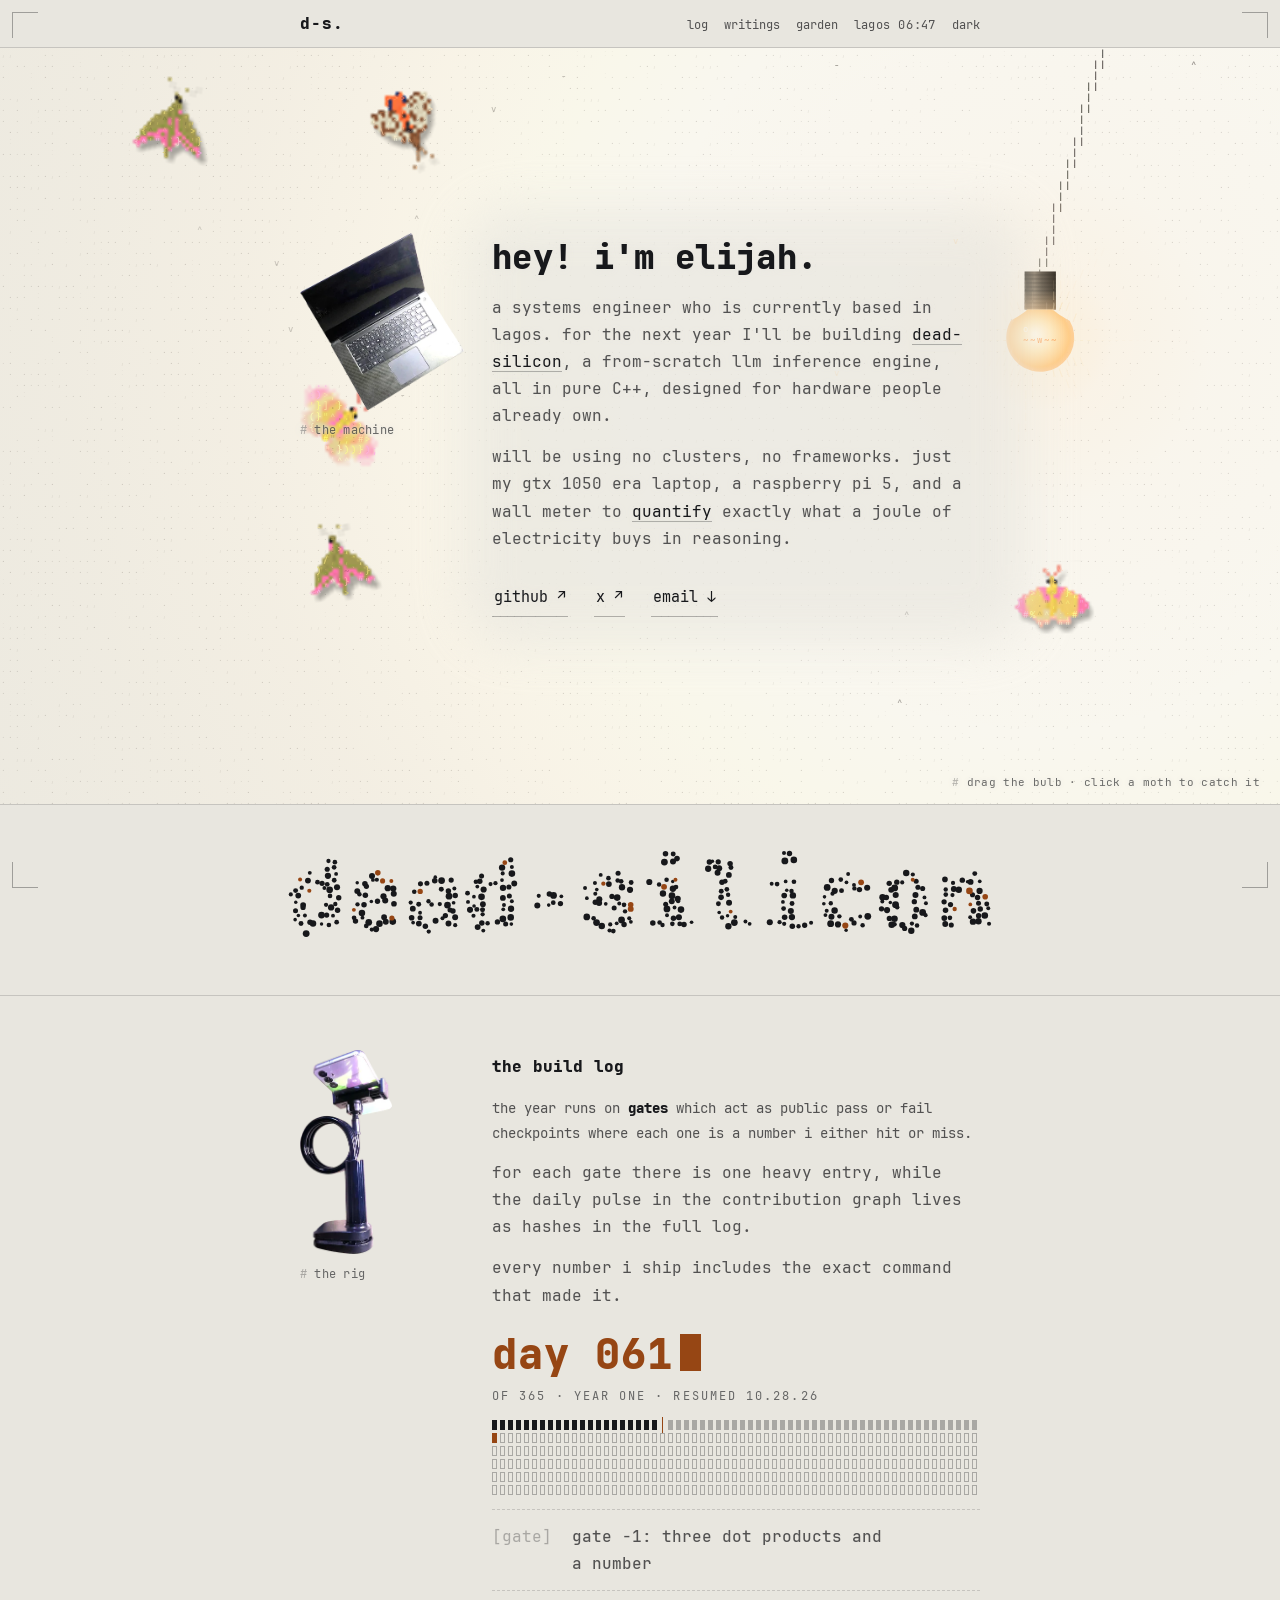
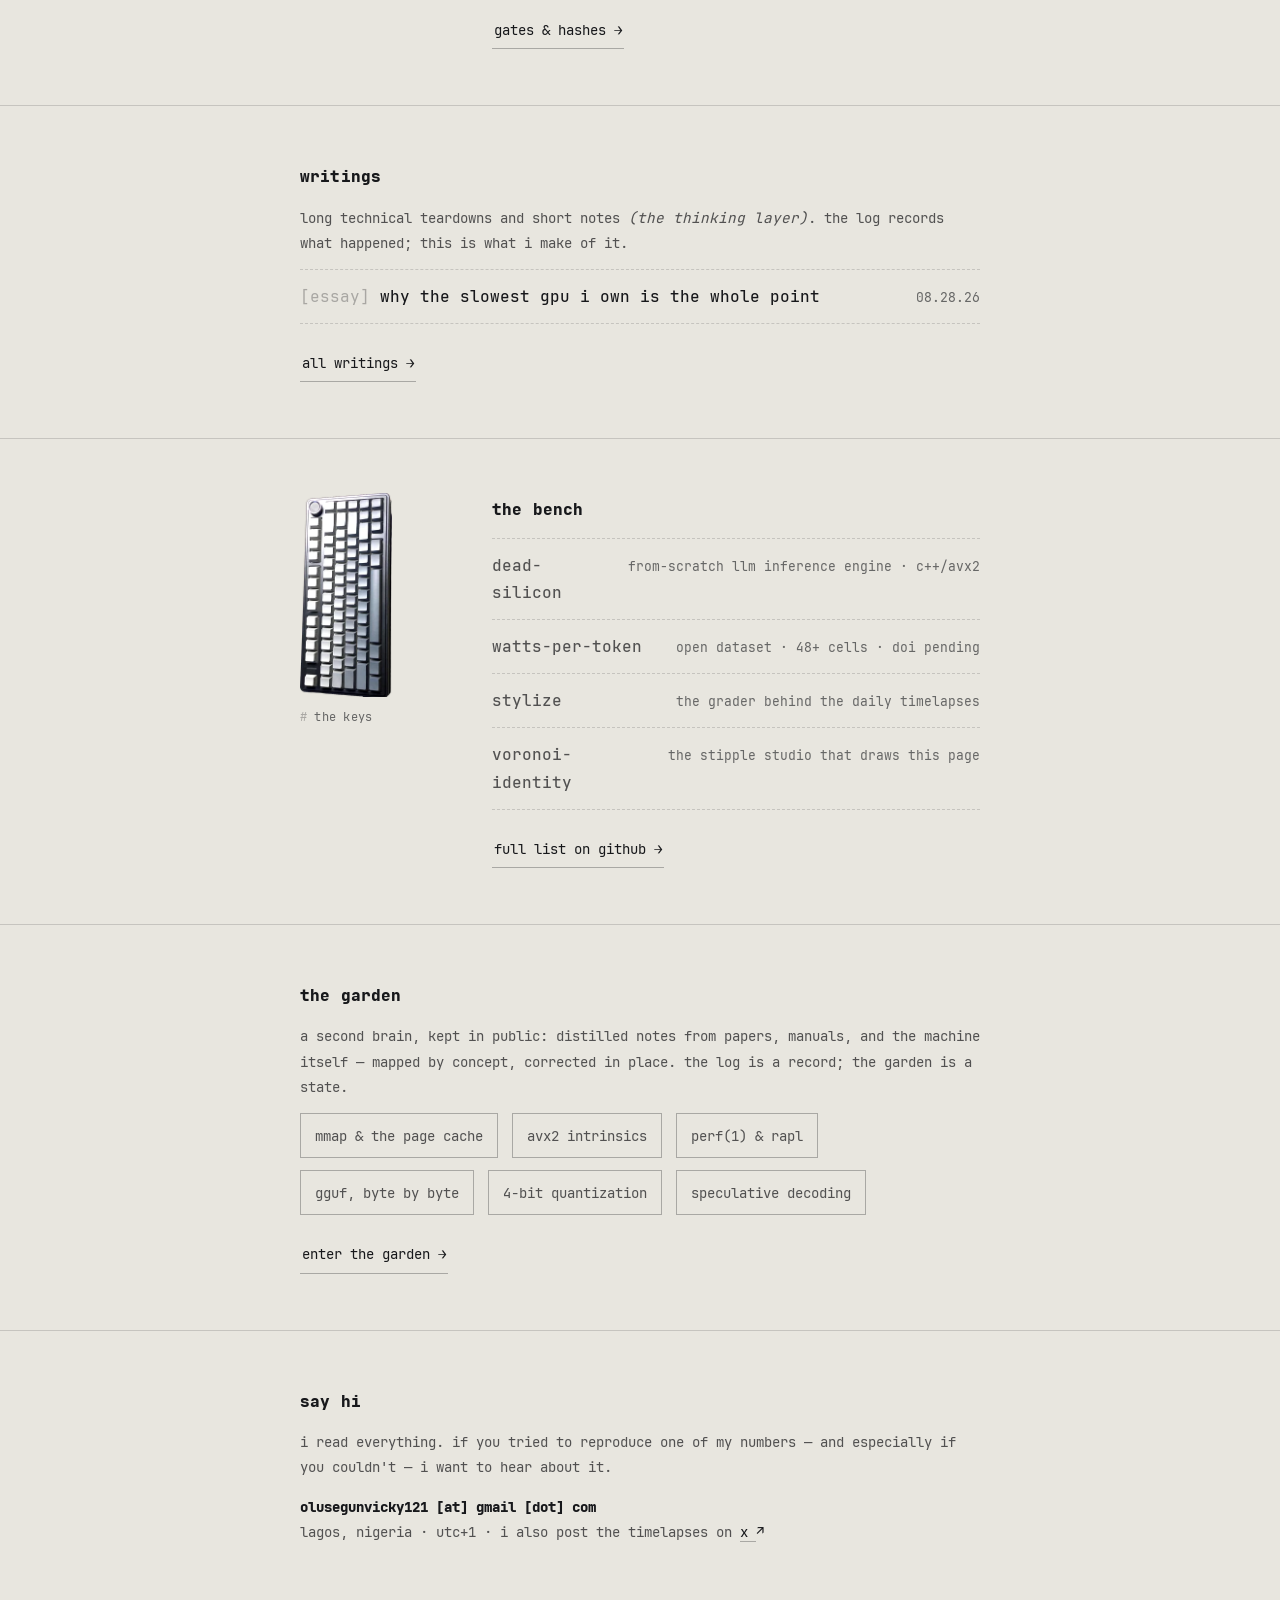
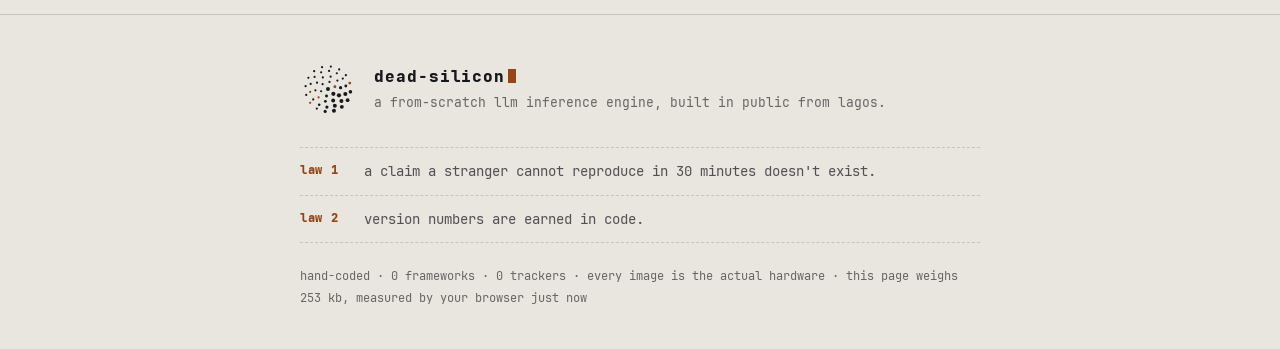
==== index.html @ 088e8477 "Merge pull request #2 from elijahadeb/hero-lamp hero: the lamp / garden: a real slime mould / remove" ====
<!DOCTYPE html>
<!--
  dead-silicon — personal site / evidence layer
  hand-coded. 0 frameworks, 0 trackers.

  EDIT ME (search for these):
    1. FILL markers   — github / x / resume links, email, bench "full list"
    2. SAMPLE ENTRIES — gate row on index · gates+hashes in log.html · pieces in writings.html
    3. loggedDays     — paste day numbers from dead-silicon-console JSON export
    4. PAUSES         — calendar ranges the clock was stopped (see the ignition block)
    5. fonts/         — JetBrains Mono, subset to used glyphs, with its OFL license.
                        the subset is printable ascii + latin-1 + ← → ↓ ↗ − – —, and
                        the hero's lamp (lamp.js) only draws from that set.
                        system mono is the fallback.
    6. icons          — icon-machine / icon-rig / icon-keys .webp live next to
                        this file; swap or add as hardware joins
    7. default theme  — light (cream) is the default; dark is opt-in via the toggle.

  brand constants ported from stylize.py:
    CREAM #E8E6DF · EMBER #CF6A2B · corner ticks · orb_stamp()
-->
<html lang="en" data-theme="light">
<head>
<meta charset="utf-8">
<meta name="viewport" content="width=device-width, initial-scale=1">
<meta name="color-scheme" content="light dark">
<title>elijah | dead-silicon</title>
<meta name="description" content="A from-scratch LLM inference engine, and the reasoning-per-watt numbers for hardware people already own.">
<meta property="og:title" content="elijah | dead-silicon">
<meta property="og:description" content="From-scratch inference. Reasoning per watt. Hardware people already own.">
<meta name="twitter:card" content="summary_large_image">
<!-- SHARE CARD. og:url and og:image must stay ABSOLUTE — x, whatsapp and slack
     fetch from their own servers, so a relative path unfurls as a blank box.
     og.png is drawn by banner.py: same seeded orb as the footer, 12x scale. -->
<meta property="og:type" content="website">
<meta property="og:url" content="https://deadsilicon.com/">
<meta property="og:site_name" content="dead-silicon">
<meta property="og:image" content="https://deadsilicon.com/og.png">
<meta property="og:image:width" content="1200">
<meta property="og:image:height" content="630">
<meta property="og:image:alt" content="dead silicon — a stippled orb beside the words 'a from-scratch llm inference engine, built on a gtx 1050 and 16gb of ram.'">
<meta name="twitter:image" content="https://deadsilicon.com/og.png">
<link rel="icon" href="data:image/svg+xml,%3Csvg xmlns='http://www.w3.org/2000/svg' viewBox='0 0 32 32'%3E%3Crect width='32' height='32' fill='%230B0C0E'/%3E%3Ccircle cx='16' cy='16' r='3.2' fill='%23E8E6DF'/%3E%3Ccircle cx='23' cy='12' r='2' fill='%23CF6A2B'/%3E%3Ccircle cx='10' cy='21' r='2' fill='%23E8E6DF'/%3E%3Ccircle cx='20' cy='22' r='1.6' fill='%23E8E6DF'/%3E%3C/svg%3E">
<meta name="theme-color" content="#E8E6DF">
<link rel="apple-touch-icon" href="touch-icon.png">
<script>
/* theme boot: LIGHT is the default, full stop — the OS preference is deliberately
   ignored, because cream is the identity and a visitor in os dark mode should still
   land on the site as it was designed. dark is opt-in via the toggle only.
   visitor's manual choice sticks site-wide. */
(function(){var d=false;
try{d=localStorage.getItem("ds-theme")==="dark"}catch(e){}
if(d){document.documentElement.setAttribute("data-theme","dark");
var m=document.querySelector('meta[name="theme-color"]');if(m)m.setAttribute("content","#0B0C0E");}})();
</script>
<style>
/* fonts: local first, self-hosted second, system mono always */
@font-face{font-family:"JetBrains Mono";src:local("JetBrains Mono"),local("JetBrainsMono-Regular"),url("fonts/JetBrainsMono-Regular.woff2") format("woff2");font-weight:400;font-style:normal;font-display:swap}
@font-face{font-family:"JetBrains Mono";src:local("JetBrains Mono Medium"),local("JetBrainsMono-Medium"),url("fonts/JetBrainsMono-Medium.woff2") format("woff2");font-weight:500;font-style:normal;font-display:swap}
@font-face{font-family:"JetBrains Mono";src:local("JetBrains Mono ExtraBold"),local("JetBrainsMono-ExtraBold"),url("fonts/JetBrainsMono-ExtraBold.woff2") format("woff2");font-weight:800;font-style:normal;font-display:swap}

/* tokens (ported from stylize.py) */
:root{--mono:"JetBrains Mono",ui-monospace,SFMono-Regular,Menlo,Consolas,"Liberation Mono",monospace;--w:72ch}
:root[data-theme="dark"]{--bg:#0B0C0E;--ink:#E8E6DF;--dim:rgba(232,230,223,.66);
  --mute:rgba(232,230,223,.52);--faint:rgba(232,230,223,.26);
  --line:rgba(232,230,223,.13);--ember:#CF6A2B}
:root[data-theme="light"]{--bg:#E8E6DF;--ink:#17181B;--dim:rgba(23,24,27,.72);
  --mute:rgba(23,24,27,.62);--faint:rgba(23,24,27,.30);
  --line:rgba(23,24,27,.16);--ember:#964614}

/* base */
*{box-sizing:border-box}
[id]{scroll-margin-top:56px}
body{margin:0;background:var(--bg);color:var(--ink);font-family:var(--mono);
  font-size:15.5px;line-height:1.75;-webkit-font-smoothing:antialiased;font-feature-settings:"calt" 0}
::selection{background:var(--ember);color:var(--bg)}
a{color:var(--ink);text-decoration-color:var(--faint);text-underline-offset:4px}
a:hover{color:var(--ember);text-decoration-color:var(--ember)}
:focus-visible{outline:2px solid var(--ember);outline-offset:3px}
h1,h2{margin:0;font-weight:800;letter-spacing:.01em}
h1{font-size:clamp(1.45rem,3.6vw,2.15rem);line-height:1.3;margin-bottom:6px}
h2{font-size:1.02rem}
p{margin:14px 0;color:var(--dim)}
p b,p .name{color:var(--ink);font-weight:800}
button{font:inherit;color:var(--dim);background:none;border:0;cursor:pointer;padding:6px 8px;margin:-6px -8px}
button:hover{color:var(--ember)}

/* corner ticks (frame furniture from stylize.py) */
.tick{position:fixed;width:26px;height:26px;pointer-events:none;z-index:60;opacity:.35}
.tick i{position:absolute;background:var(--ink);display:block}
.tick .h{width:26px;height:1px}.tick .v{width:1px;height:26px}
.tick.tl{top:12px;left:12px}.tick.tr{top:12px;right:12px}
.tick.bl{bottom:12px;left:12px}.tick.br{bottom:12px;right:12px}
.tick.tr .h,.tick.br .h{right:0}.tick.tr .v,.tick.br .v{right:0}
.tick.bl .v,.tick.br .v{bottom:0}.tick.bl .h,.tick.br .h{bottom:0}

/* header */
header.top{position:sticky;top:0;z-index:50;background:var(--bg);border-bottom:1px solid var(--line)}
header.top .bar{max-width:var(--w);margin-inline:auto;padding:10px 20px;
  display:flex;align-items:baseline;justify-content:space-between;gap:12px}
.mark{font-weight:800;text-decoration:none;letter-spacing:.06em}
.mark:hover{color:var(--ember)}
.hud{display:flex;gap:16px;align-items:baseline;font-size:.78rem;color:var(--dim)}
.hud nav{display:flex;gap:16px}
.hud nav a{text-decoration:none;color:var(--dim)}
.hud nav a:hover{color:var(--ember)}
#clock{font-variant-numeric:tabular-nums;letter-spacing:.04em}
/* the colon ticks with the clock — the page is running, not printed */
.tk{animation:tk 2s steps(1) infinite}
@keyframes tk{50%{opacity:.25}}
@media (prefers-reduced-motion:reduce){.tk{animation:none}}

/* sections */
section.sec{border-top:1px solid var(--line)}
section.sec:first-of-type{border-top:0}
.wrap{max-width:var(--w);margin-inline:auto;padding:56px 20px}
.wrap.has-icon{position:relative;padding-left:212px}
figure.icon{position:absolute;left:20px;top:54px;margin:0;max-width:180px}
figure.icon img{display:block;max-width:164px;max-height:204px;width:auto;height:auto}
figure.icon figcaption{margin-top:10px;font-size:.72rem;letter-spacing:.02em;color:var(--mute)}
figure.icon figcaption::before{content:"# ";color:var(--faint)}
.sub{font-size:.9rem}
.links{margin-top:22px;font-size:.95rem;display:flex;flex-wrap:wrap;gap:12px 26px}
.links a{text-decoration:none;border-bottom:1px solid var(--faint);padding:10px 2px 6px}
.links a:hover{border-color:var(--ember)}
.arw,.arw-d,.arw-r{display:inline-block;transition:transform .14s steps(2,end)}
a:hover .arw{transform:rotate(45deg)}
a:hover .arw-d{transform:translateY(4px)}
a:hover .arw-r{transform:translateX(6px)}
@media (prefers-reduced-motion:reduce){.arw,.arw-d,.arw-r{transition:none}}

/* the hero — lamp.js: a bare bulb hanging in front of the wall, and moths that fly
   the way real ones do. grab the bulb and drag it; click a moth to catch it. the
   veil is a soft fog behind the copy, so the text always beats the moths. */
.hero{position:relative;overflow:hidden;isolation:isolate;
  display:flex;align-items:center;min-height:clamp(560px,84vh,920px);
  --hp:clamp(48px,8vh,96px)}
.hero.drag{cursor:grabbing;-webkit-user-select:none;user-select:none}
#moths{position:absolute;inset:0;width:100%;height:100%;display:block;z-index:0;
  font-family:var(--mono)}
.hero .wrap{position:relative;z-index:1;width:100%;padding-block:var(--hp)}
.hero figure.icon{top:calc(var(--hp) - 2px)}
.veil{position:absolute;z-index:-1;left:184px;right:-28px;top:calc(var(--hp) - 26px);
  bottom:calc(var(--hp) - 26px);background:var(--bg);opacity:.66;filter:blur(24px);
  border-radius:48px;pointer-events:none}
.hero h1,.hero p,.hero .links a,.hero figcaption{text-shadow:0 0 2px var(--bg),0 0 10px var(--bg)}
.mhint{position:absolute;z-index:2;right:20px;bottom:12px;font-size:.7rem;
  color:var(--mute);letter-spacing:.03em;pointer-events:none;text-shadow:0 0 6px var(--bg);
  font-variant-numeric:tabular-nums}
.mhint::before{content:"# ";color:var(--faint)}
/* the logbook tag that appears next to a caught moth */
.pin{position:absolute;z-index:3;pointer-events:none;font-size:.68rem;line-height:1.4;
  background:var(--bg);border:1px solid var(--line);padding:3px 8px;white-space:nowrap;
  opacity:0;transition:opacity .4s}
.pin b{color:var(--ember);font-weight:800}

/* wordmark band */
.band{border-top:1px solid var(--line);position:relative}
#band{display:block;width:100%;height:clamp(110px,20vw,190px)}
.band noscript{position:absolute;inset:0;display:grid;place-items:center;
  font-weight:800;font-size:clamp(1.4rem,6vw,3rem);letter-spacing:.08em}

/* ignition strip */
.ign{margin:22px 0 6px}
#ignlabel{font-size:.72rem;color:var(--mute);letter-spacing:.18em;text-transform:uppercase;
  font-variant-numeric:tabular-nums}
#ignlabel b{display:block;color:var(--ember);font-weight:800;letter-spacing:.02em;
  font-size:clamp(1.7rem,5.2vw,2.6rem);line-height:1.15;text-transform:none}
#ignlabel small{display:block;margin-top:7px;font-size:.72rem;font-weight:400}
.cur{display:inline-block;width:.5em;height:.9em;background:var(--ember);
  margin-left:.18em;vertical-align:-.06em;animation:blink 1.1s steps(1) infinite}
@keyframes blink{50%{opacity:0}}
@media (prefers-reduced-motion:reduce){.cur{animation:none}}
.strip{display:flex;flex-wrap:wrap;gap:3px;margin-top:14px}
.cell{display:block;width:5px;height:10px;border:1px solid var(--faint)}
.cell.past{background:var(--faint);border-color:transparent}
.cell.lit{background:var(--ink);border-color:transparent}
a.cell.lit:hover{background:var(--ember)}
/* today breathes — the site-wide grammar: a pulse means unfinished */
.cell.today{background:var(--ember);border-color:transparent;animation:breathe 1.5s ease-in-out infinite}
@keyframes breathe{50%{opacity:.3}}
/* a splice where the clock was stopped. hover it for the dates */
.cell.pz{width:1px;height:16px;margin:-3px 2px;border:0;background:var(--ember)}
@media (prefers-reduced-motion:reduce){.cell.today{animation:none}}

/* row lists (log + bench) */
.rows{margin-top:14px;border-bottom:1px dashed var(--line)}
.row{display:flex;justify-content:space-between;gap:18px;align-items:baseline;
  padding:13px 0;border-top:1px dashed var(--line);text-decoration:none;color:var(--ink)}
.row .rl{display:flex;gap:0 1ch;min-width:0;flex:1;align-items:baseline}
.row .rt{font-weight:500;min-width:0;flex:1}
.row .rg{width:7ch;flex-shrink:0;color:var(--faint);white-space:pre}
.row .rd{color:var(--mute);font-size:.8rem;white-space:nowrap;flex-shrink:0;font-variant-numeric:tabular-nums}
.row:hover .rt{color:var(--ember)}
.more{display:inline-block;margin-top:16px;font-size:.9rem;text-decoration:none;
  border-bottom:1px solid var(--faint);padding:10px 2px 6px}
.more:hover{border-color:var(--ember)}
.topics{margin-top:14px;display:flex;flex-wrap:wrap;gap:12px 14px;font-size:.9rem}
.topics a,.topics span{text-decoration:none;border:1px solid var(--faint);padding:9px 14px;color:var(--dim)}
.topics span{color:var(--mute);cursor:default}
.topics a:hover{border-color:var(--ember);color:var(--ember)}

/* --- writing in progress: a row that is claimed but unwritten. not a link,
   so it cannot be a dead click; the pulse says "being written", not "missing". --- */
.row.wip{cursor:default}
.row.wip .rt{color:var(--dim)}
.row.wip .rg{color:var(--faint)}
.row.wip:hover .rt{color:var(--dim)}
/* cycling verbs, typed then deleted — css only, no javascript.
   each word is an <i> with overflow:hidden and an animated width. the face is
   monospace, so width in ch is exactly the character count and steps(n) reveals
   one glyph per step.

   the caret is the right border: it rides the text edge for free, because it sits
   on the element whose width is animating. the catch is that css INTERPOLATES
   border-color across the gap between keyframes, so a dormant word will fade its
   caret up at left:0 while another word is mid-type — two cursors on screen. every
   colour change below is therefore bracketed by a stop 0.01% earlier, which makes
   it snap. reduced-motion pins word one, fully typed, caret still. */
.verb{display:inline-block;position:relative;height:1.35em;vertical-align:baseline;
  color:var(--ember);text-align:left;font-size:.78rem;
  /* ch measures the glyph, not the gap. inherited letter-spacing makes every
     width below too small and the longest word clips mid-type. keep at 0. */
  letter-spacing:0}
.verb i{position:absolute;left:0;top:0;font-style:normal;white-space:nowrap;
  overflow:hidden;width:0;border-right:1px solid transparent;opacity:.85}
.verb.g{width:10ch}
.verb.g i:nth-child(1){animation:g1 13.0s steps(9,end) infinite}
@keyframes g1{0.00%{width:0;border-color:var(--ember)}6.00%,14.60%{width:9ch;border-color:var(--ember)}19.00%{width:0;border-color:var(--ember)}19.01%,100%{width:0;border-color:transparent}}
.verb.g i:nth-child(2){animation:g2 13.0s steps(6,end) infinite}
@keyframes g2{0%,19.99%{width:0;border-color:transparent}20.00%{width:0;border-color:var(--ember)}26.00%,34.60%{width:6ch;border-color:var(--ember)}39.00%{width:0;border-color:var(--ember)}39.01%,100%{width:0;border-color:transparent}}
.verb.g i:nth-child(3){animation:g3 13.0s steps(10,end) infinite}
@keyframes g3{0%,39.99%{width:0;border-color:transparent}40.00%{width:0;border-color:var(--ember)}46.00%,54.60%{width:10ch;border-color:var(--ember)}59.00%{width:0;border-color:var(--ember)}59.01%,100%{width:0;border-color:transparent}}
.verb.g i:nth-child(4){animation:g4 13.0s steps(9,end) infinite}
@keyframes g4{0%,59.99%{width:0;border-color:transparent}60.00%{width:0;border-color:var(--ember)}66.00%,74.60%{width:9ch;border-color:var(--ember)}79.00%{width:0;border-color:var(--ember)}79.01%,100%{width:0;border-color:transparent}}
.verb.g i:nth-child(5){animation:g5 13.0s steps(10,end) infinite}
@keyframes g5{0%,79.99%{width:0;border-color:transparent}80.00%{width:0;border-color:var(--ember)}86.00%,94.60%{width:10ch;border-color:var(--ember)}99.00%{width:0;border-color:var(--ember)}99.01%,100%{width:0;border-color:transparent}}
.verb.n{width:9ch}
.verb.n i:nth-child(1){animation:n1 13.0s steps(8,end) infinite}
@keyframes n1{0.00%{width:0;border-color:var(--ember)}6.00%,14.60%{width:8ch;border-color:var(--ember)}19.00%{width:0;border-color:var(--ember)}19.01%,100%{width:0;border-color:transparent}}
.verb.n i:nth-child(2){animation:n2 13.0s steps(8,end) infinite}
@keyframes n2{0%,19.99%{width:0;border-color:transparent}20.00%{width:0;border-color:var(--ember)}26.00%,34.60%{width:8ch;border-color:var(--ember)}39.00%{width:0;border-color:var(--ember)}39.01%,100%{width:0;border-color:transparent}}
.verb.n i:nth-child(3){animation:n3 13.0s steps(9,end) infinite}
@keyframes n3{0%,39.99%{width:0;border-color:transparent}40.00%{width:0;border-color:var(--ember)}46.00%,54.60%{width:9ch;border-color:var(--ember)}59.00%{width:0;border-color:var(--ember)}59.01%,100%{width:0;border-color:transparent}}
.verb.n i:nth-child(4){animation:n4 13.0s steps(7,end) infinite}
@keyframes n4{0%,59.99%{width:0;border-color:transparent}60.00%{width:0;border-color:var(--ember)}66.00%,74.60%{width:7ch;border-color:var(--ember)}79.00%{width:0;border-color:var(--ember)}79.01%,100%{width:0;border-color:transparent}}
.verb.n i:nth-child(5){animation:n5 13.0s steps(7,end) infinite}
@keyframes n5{0%,79.99%{width:0;border-color:transparent}80.00%{width:0;border-color:var(--ember)}86.00%,94.60%{width:7ch;border-color:var(--ember)}99.00%{width:0;border-color:var(--ember)}99.01%,100%{width:0;border-color:transparent}}
@media (prefers-reduced-motion:reduce){
  .verb i{animation:none!important;width:0;border-color:transparent}
  .verb i:first-child{width:auto;border-color:var(--ember)}}

/* footer — one sign-off, same on every page: who, the laws, where to go next,
   and what the page actually weighs (measured in the visitor's browser). */
footer{border-top:1px solid var(--line)}
footer .wrap{padding-block:46px 40px}
.sig{display:flex;align-items:center;gap:18px}
#orb{width:56px;height:56px;flex-shrink:0}
.sig-t{min-width:0;flex:1}
.sig-name{font-weight:800;letter-spacing:.06em;text-decoration:none}
.sig-name:hover{color:var(--ember)}
.sig-line{margin-top:2px;font-size:.8rem;color:var(--mute)}
.laws{list-style:none;margin:30px 0 0;padding:0;font-size:.88rem;color:var(--dim);
  border-bottom:1px dashed var(--line)}
.laws li{display:grid;grid-template-columns:8ch minmax(0,1fr);padding:11px 0;
  border-top:1px dashed var(--line)}
.laws b{color:var(--ember);font-weight:800;font-size:.78rem;letter-spacing:.06em}
.colo{margin-top:22px;font-size:.72rem;color:var(--mute);line-height:1.9}

/* mobile */
@media (max-width:640px){
  .wrap{padding:42px 18px}
  .wrap.has-icon{padding-left:18px}
  figure.icon{position:static;margin:0 0 16px}
  figure.icon img{max-width:118px;max-height:140px}
  .row{flex-wrap:wrap;gap:2px 18px}
  .tick{display:none}
  .hud nav{display:none}
  .hero{--hp:46px;min-height:0}
  .veil{left:-14px;right:-14px;top:calc(var(--hp) - 18px);bottom:calc(var(--hp) - 18px);opacity:.55}
  .mhint{right:18px}
  .laws li{grid-template-columns:1fr}
}
</style>
</head>
<body id="top">

<div class="tick tl" aria-hidden="true"><i class="h"></i><i class="v"></i></div>
<div class="tick tr" aria-hidden="true"><i class="h"></i><i class="v"></i></div>
<div class="tick bl" aria-hidden="true"><i class="h"></i><i class="v"></i></div>
<div class="tick br" aria-hidden="true"><i class="h"></i><i class="v"></i></div>

<header class="top">
  <div class="bar">
    <a class="mark" href="#top">d-s.</a>
    <div class="hud">
      <nav aria-label="site"><a href="log.html">log</a><a href="writings.html">writings</a><a href="garden.html">garden</a></nav>
      <span id="clock">lagos --:--</span>
      <button id="theme" type="button" aria-pressed="true">dark</button>
    </div>
  </div>
</header>

<main>

  <!-- 01 · hey — a bulb, the wall, and moths (lamp.js). drag the bulb -->
  <section class="sec hero" id="hey">
    <canvas id="moths" aria-hidden="true"></canvas>
    <div class="wrap has-icon">
      <div class="veil" aria-hidden="true"></div>
      <figure class="icon">
        <img src="icon-machine.webp" width="389" height="420" decoding="async"
          alt="the machine: a gtx-1050-era dell laptop, lid open">
        <figcaption>the machine</figcaption>
      </figure>
      <h1>hey! i'm <span class="name">elijah</span>.</h1>
      <p>a systems engineer who is currently based in lagos. for the next year I'll be building
        <a href="#bench">dead-silicon</a>, a from-scratch llm inference engine, all in pure C++, designed for hardware people already own.</p>
      <p>will be using no clusters, no frameworks. just my gtx 1050 era laptop, a raspberry pi 5, and a wall meter to <a href="#bench">quantify</a> exactly what a joule of electricity buys in reasoning.</p>
      <div class="links">
        <a href="https://github.com/elijahadeb" target="_blank" rel="noopener">github <span class="arw">↗</span></a><!-- FILL -->
        <a href="https://x.com/elijahadeb" target="_blank" rel="noopener">x <span class="arw">↗</span></a><!-- FILL -->
        <!-- resume: re-add when the pdf exists —
        <a href="resume.pdf" target="_blank" rel="noopener">resume <span class="arw">↗</span></a> -->
        <a href="#hi">email <span class="arw-d">↓</span></a>
      </div>
    </div>
    <span class="mhint" id="mhint" aria-hidden="true"></span>
    <span class="pin" id="pin" aria-hidden="true"><b>first actual case of bug being found.</b> &nbsp;09.09.47</span>
  </section>

  <!-- wordmark band: the x-banner, alive -->
  <section class="band" aria-label="dead-silicon">
    <canvas id="band"></canvas>
    <noscript>dead-silicon</noscript>
  </section>

  <!-- 02 · build log -->
  <section class="sec" id="log">
    <div class="wrap has-icon">
      <figure class="icon">
        <img src="icon-rig.webp" width="189" height="420" loading="lazy" decoding="async"
          alt="the rig: the gooseneck phone mount that films every session">
        <figcaption>the rig</figcaption>
      </figure>
      <h2>the build log</h2>
      <p class="sub">the year runs on <b>gates</b> which act as public pass or fail checkpoints where each one is a number i either hit or miss.</p>
        <p>for each gate there is one heavy entry, while the daily pulse in the contribution graph lives as hashes in the full log.</p>
        <p>every number i ship includes the exact command that made it.</p>
      <div class="ign">
        <div id="ignlabel"><b><span class="n">year one</span></b><small>of 365 · year one</small></div>
        <div class="strip" id="strip" aria-hidden="true"></div>
      </div>
      <div class="rows">
        <!-- the newest gate lives here; essays & notes are on writings.html.
             PENDING vs PUBLISHED — a pending item is a <div>, never an <a>, so it
             cannot be a dead click. to publish one, swap the wrapper and the date:

               FROM  <div class="row wip"> … <span class="rd"><span class="verb">…</span></span></div>
               TO    <a class="row" href="gate-minus-1.html"> … <span class="rd">08.28.26</span></a>

             i.e. div->a, add href, drop " wip" from the class, and replace the whole
             <span class="verb">…</span> with the date. nothing else changes. -->
        <div class="row wip"><span class="rl"><span class="rg">[gate]</span><span class="rt">gate −1: three dot products and a number</span></span><span class="rd"><span class="verb g" role="img" aria-label="in progress"><i>measuring</i><i>timing</i><i>re-running</i><i>verifying</i><i>writing up</i></span></span></div>
      </div>
      <a class="more" href="log.html">gates &amp; hashes <span class="arw-r">→</span></a>
    </div>
  </section>

  <!-- 03 · writings -->
  <section class="sec" id="writings">
    <div class="wrap">
      <h2>writings</h2>
      <p class="sub">long technical teardowns and short notes <i>(the thinking layer)</i>.
        the log records what happened; this is what i make of it.</p>
      <div class="rows">
        <!-- newest first. a .row.wip is claimed but unwritten — never a link. -->
        <a class="row" href="essay.html"><span class="rl"><span class="rg">[essay]</span><span class="rt">why the slowest gpu i own is the whole point</span></span><span class="rd">08.28.26</span></a>
      </div>
      <a class="more" href="writings.html">all writings <span class="arw-r">→</span></a>
    </div>
  </section>

  <!-- 04 · bench -->
  <section class="sec" id="bench">
    <div class="wrap has-icon">
      <figure class="icon">
        <img src="icon-keys.webp" width="189" height="420" loading="lazy" decoding="async"
          alt="the keys: the mechanical keyboard the engine gets typed on">
        <figcaption>the keys</figcaption>
      </figure>
      <h2>the bench</h2>
      <div class="rows">
        <!-- a row becomes an <a> the day the repo is public. not before.
             same swap as above: <div class="row wip"> -> <a class="row" href="https://github.com/…"> -->
        <div class="row wip"><span class="rt">dead-silicon</span><span class="rd">from-scratch llm inference engine · c++/avx2</span></div>
        <div class="row wip"><span class="rt">watts-per-token</span><span class="rd">open dataset · 48+ cells · doi pending</span></div>
        <div class="row wip"><span class="rt">stylize</span><span class="rd">the grader behind the daily timelapses</span></div>
        <div class="row wip"><span class="rt">voronoi-identity</span><span class="rd">the stipple studio that draws this page</span></div>
      </div>
      <a class="more" href="https://github.com/elijahadeb">full list on github <span class="arw-r">→</span></a><!-- FILL: your github profile -->
    </div>
  </section>

  <!-- 05 · garden -->
  <section class="sec" id="garden">
    <div class="wrap">
      <h2>the garden</h2>
      <p class="sub">a second brain, kept in public: distilled notes from papers,
        manuals, and the machine itself — mapped by concept, corrected in place.
        the log is a record; the garden is a state.</p>
      <div class="topics">
        <!-- each plate deep-links into the garden and opens that plant's drawer -->
        <a href="garden.html#mmap">mmap &amp; the page cache</a>
        <a href="garden.html#avx2">avx2 intrinsics</a>
        <a href="garden.html#perf">perf(1) &amp; rapl</a>
        <a href="garden.html#gguf">gguf, byte by byte</a>
        <a href="garden.html#quant">4-bit quantization</a>
        <a href="garden.html#spec">speculative decoding</a>
      </div>
      <a class="more" href="garden.html">enter the garden <span class="arw-r">→</span></a>
    </div>
  </section>

  <!-- 06 · say hi -->
  <section class="sec" id="hi">
    <div class="wrap">
      <h2>say hi</h2>
      <p class="sub">i read everything. if you tried to reproduce one of my numbers —
        and especially if you couldn't — i want to hear about it.</p>
      <p class="sub"><b>olusegunvicky121 [at] gmail [dot] com</b><br>
        lagos, nigeria · utc+1 · i also post the timelapses on
        <a href="https://x.com/elijahadeb" target="_blank" rel="noopener">x <span class="arw">↗</span></a></p><!-- FILL: your x profile -->
    </div>
  </section>

</main>

<footer>
  <div class="wrap">
    <div class="sig">
      <canvas id="orb" aria-hidden="true"></canvas>
      <div class="sig-t">
        <a class="sig-name" href="#top">dead-silicon</a><span class="cur" aria-hidden="true"></span>
        <div class="sig-line">a from-scratch llm inference engine, built in public from lagos.</div>
      </div>
    </div>
    <ol class="laws">
      <li><b>law 1</b><span>a claim a stranger cannot reproduce in 30 minutes doesn't exist.</span></li>
      <li><b>law 2</b><span>version numbers are earned in code.</span></li>
    </ol>
    <div class="colo">hand-coded · 0 frameworks · 0 trackers · every image is the actual hardware<span id="weight"></span></div>
  </div>
</footer>

<script src="lamp.js"></script>
<script>
(function(){
"use strict";
var doc=document, root=doc.documentElement;
var reduced=window.matchMedia("(prefers-reduced-motion: reduce)").matches;
var coarse=window.matchMedia("(hover: none)").matches;

function q(s){return doc.querySelector(s)}
function cvar(n){return getComputedStyle(root).getPropertyValue(n).trim()}
function mulberry32(seed){var t=seed>>>0;return function(){t=(t+0x6D2B79F5)>>>0;
  var r=Math.imul(t^(t>>>15),1|t);r=(r+Math.imul(r^(r>>>7),61|r))^r;
  return ((r^(r>>>14))>>>0)/4294967296}}

/* theme */
var themeBtn=q("#theme");
if(root.getAttribute("data-theme")==="dark"){
  themeBtn.textContent="light";themeBtn.setAttribute("aria-pressed","false");
}
themeBtn.addEventListener("click",function(){
  var light=root.getAttribute("data-theme")!=="light";
  root.setAttribute("data-theme",light?"light":"dark");
  themeBtn.textContent=light?"dark":"light";
  themeBtn.setAttribute("aria-pressed",light?"true":"false");
  q('meta[name="theme-color"]').setAttribute("content",light?"#E8E6DF":"#0B0C0E");
  try{localStorage.setItem("ds-theme",light?"light":"dark")}catch(e){}
  bandColors();drawOrb();if(reduced)bandStatic();
  if(lamp)lamp.setTheme();
});

/* lagos clock — honest wherever it is viewed */
var clock=q("#clock");
var fmt=new Intl.DateTimeFormat("en-GB",{timeZone:"Africa/Lagos",hour:"2-digit",minute:"2-digit",hour12:false});
function tickClock(){var p=fmt.format(new Date()).split(":");
  clock.innerHTML="lagos "+p[0]+'<span class="tk">:</span>'+p[1]}
tickClock();setInterval(tickClock,30000);

/* ignition — year one, counted in working days.
   day 001 is 08.31.26, lagos. PAUSES are calendar ranges (lagos dates, both ends
   inclusive) when the clock was stopped: those days are not counted, and the year
   runs that much longer, so "day 022" always means the 22nd day of actual work.
   the strip draws a thin ember splice where each pause sits — hover it for dates.
   paste logged day numbers (1-based) from the console json export. */
var DAYMS=86400000, TOTAL=365;
function lagosDay(s){var p=s.split(".");return Date.UTC(2000+(+p[2]),p[0]-1,+p[1])-3600000}
var START=lagosDay("08.31.26");
var PAUSES=[["09.21.26","10.27.26"]];
var loggedDays=[1,2,3,4,5,6,7,8,9,10,11,12,13,14,15,16,17,18,19,20,21];
var PZ=PAUSES.map(function(p){return [Math.round((lagosDay(p[0])-START)/DAYMS),
  Math.round((lagosDay(p[1])-START)/DAYMS)]});
function workOf(c){var off=0;          /* calendar day index -> working day index, -1 inside a pause */
  for(var i=0;i<PZ.length;i++){if(c>PZ[i][1])off+=PZ[i][1]-PZ[i][0]+1;else if(c>=PZ[i][0])return -1}
  return c-off}
function calOf(w){var c=w;             /* working day index -> calendar day index */
  for(var i=0;i<PZ.length;i++){if(c>=PZ[i][0])c+=PZ[i][1]-PZ[i][0]+1}
  return c}
var dfmt=new Intl.DateTimeFormat("en-US",{timeZone:"Africa/Lagos",month:"2-digit",day:"2-digit",year:"2-digit"});
function dstr(c){return dfmt.format(new Date(START+c*DAYMS+43200000)).replace(/\//g,".")}
function pad3(n){return ("00"+n).slice(-3)}
function pad2(n){return ("0"+n).slice(-2)}
var ignlabel=q("#ignlabel"), stripEl=q("#strip"), ignMode="", ignB=null, lastIdx=null;
function buildStrip(dayIdx){
  stripEl.innerHTML="";
  var frag=doc.createDocumentFragment(), splice={};
  PZ.forEach(function(p,k){var w=workOf(p[0]-1);if(w>=0)splice[w]=PAUSES[k]});
  for(var i=0;i<TOTAL;i++){
    var c, lab="day "+pad3(i+1)+" · "+dstr(calOf(i));
    if(i<dayIdx&&loggedDays.indexOf(i+1)>=0){
      /* a lit day is a link to its own evidence */
      c=doc.createElement("a");c.className="cell lit";c.href="log.html#d"+pad3(i+1);
      c.tabIndex=-1;c.title=lab;
    }else{
      c=doc.createElement("span");c.className="cell";
      if(i<dayIdx){c.className+=" past";c.title=lab+" · not logged"}
      else if(i===dayIdx){c.className+=" today";c.title=lab+" · today"}
    }
    frag.appendChild(c);
    if(splice[i]&&i<dayIdx){
      var p=splice[i], m=doc.createElement("span"), a=lagosDay(p[0]), b=lagosDay(p[1]);
      m.className="cell pz";
      m.title="clock paused "+p[0]+" → "+p[1]+" · "+(Math.round((b-a)/DAYMS)+1)+
        " days not counted · year one now ends "+dstr(calOf(TOTAL-1));
      frag.appendChild(m);
    }
  }
  stripEl.appendChild(frag);
}
function ignite(){
  var now=Date.now(), c=Math.floor((now-START)/DAYMS), idx=now<START?-2:workOf(c);
  var mode=now<START?"pre":(idx===-1?"paused":(idx>=TOTAL?"done":"day"));
  /* inside a pause the strip waits on the next working day */
  var stripIdx=idx;
  if(mode==="paused")for(var k=PZ.length-1;k>=0;k--)
    if(c>=PZ[k][0]&&c<=PZ[k][1]){stripIdx=workOf(PZ[k][0]-1)+1;break}
  if(mode!==ignMode){
    ignMode=mode;
    var back="", lastZ=PZ[PZ.length-1];
    if(lastZ&&c>lastZ[1])back=" · resumed "+dstr(lastZ[1]+1);
    if(mode==="pre"){ignlabel.innerHTML='<b><span class="n"></span><span class="cur"></span></b><small>t-minus · ignition '+dstr(0)+'</small>'}
    else if(mode==="day"){ignlabel.innerHTML='<b><span class="n"></span><span class="cur"></span></b><small>of 365 · year one'+back+'</small>'}
    else if(mode==="paused"){ignlabel.innerHTML='<b><span class="n">paused</span><span class="cur"></span></b><small>day '+pad3(stripIdx+1)+' starts when the work does</small>'}
    else{ignlabel.innerHTML='<b><span class="n">365 / 365</span></b><small>year one complete · '+dstr(0)+' → '+dstr(calOf(TOTAL-1))+'</small>'}
    ignB=ignlabel.querySelector(".n");
  }
  if(mode==="pre"){
    var diff=START-now, d=Math.floor(diff/DAYMS), rem=diff-d*DAYMS;
    ignB.textContent=d+"d "+pad2(Math.floor(rem/3600000))+":"+
      pad2(Math.floor(rem%3600000/60000))+":"+pad2(Math.floor(rem%60000/1000));
  }else if(mode==="day"){
    ignB.textContent="day "+pad3(idx+1);
  }
  if(stripIdx!==lastIdx){lastIdx=stripIdx;buildStrip(stripIdx)}
}
ignite();setInterval(ignite,1000);

/* the hero — lamp.js. the bulb hangs in the margin beside the copy, and a moth
   that lands keeps off every block of it */
var lamp=null, mothsEl=q("#moths");
if(mothsEl&&window.DSLamp)lamp=window.DSLamp(mothsEl,{hero:q("#hey"),hint:q("#mhint"),
  pin:q("#pin"),clear:q("#hey .wrap"),keep:Array.prototype.filter.call(q("#hey .wrap").children,
  function(el){return !el.classList.contains("veil")})});

/* stipple sampler — a dot only exists where the source says so */
function sample(w,h,step,draw,seed,base,emberP){
  var cv=doc.createElement("canvas");cv.width=w;cv.height=h;
  var cx=cv.getContext("2d",{willReadFrequently:true});
  draw(cx,w,h);
  var data=cx.getImageData(0,0,w,h).data, rnd=mulberry32(seed), dots=[];
  for(var y=0;y<h;y+=step)for(var x=0;x<w;x+=step){
    if(data[(y*w+x)*4+3]>140){
      dots.push({x:x+(rnd()*2-1)*step*0.35, y:y+(rnd()*2-1)*step*0.35,
        r:base*(0.72+rnd()*0.72), e:rnd()<emberP,
        ph:rnd()*6.283, sp:0.4+rnd()*0.55, am:0.5+rnd()*0.9});
    }
  }
  return dots;
}
function paint(ctx,dots,ink,ember,t,px,py){
  var pass,d,i,x,y,dx,dy,q2,f,R=70;
  for(pass=0;pass<2;pass++){
    ctx.fillStyle=pass?ember:ink;
    for(i=0;i<dots.length;i++){
      d=dots[i];if((pass===1)!==d.e)continue;
      x=d.x;y=d.y;
      if(t!==null){x+=Math.sin(t*0.001*d.sp+d.ph)*d.am;y+=Math.cos(t*0.0011*d.sp+d.ph)*d.am*0.8}
      if(px!==null){dx=x-px;dy=y-py;q2=dx*dx+dy*dy;
        if(q2<R*R&&q2>0.01){f=1-Math.sqrt(q2)/R;x+=dx/Math.sqrt(q2)*f*15;y+=dy/Math.sqrt(q2)*f*15}}
      ctx.beginPath();ctx.arc(x,y,d.r,0,6.283);ctx.fill();
    }
  }
}

/* wordmark band */
var band=q("#band"), bctx=band.getContext("2d");
var bdots=[], bw=0, bh=0, bink="", bember="", bpx=null, bpy=null, brun=false;
function bandColors(){bink=cvar("--ink");bember=cvar("--ember")}
function buildBand(){
  var rect=band.getBoundingClientRect();
  bw=Math.max(1,Math.round(rect.width));bh=Math.max(1,Math.round(rect.height));
  var dpr=Math.min(2,window.devicePixelRatio||1);
  band.width=bw*dpr;band.height=bh*dpr;bctx.setTransform(dpr,0,0,dpr,0,0);
  var text="dead-silicon", fs=bh*0.52;
  var meas=doc.createElement("canvas").getContext("2d");
  meas.font="800 "+fs+"px "+cvar("--mono");
  var tw=meas.measureText(text).width;
  if(tw>bw*0.88)fs=fs*bw*0.88/tw;
  var step=Math.max(4,Math.round(fs/15));
  bdots=sample(bw,bh,step,function(cx){
    cx.font="800 "+fs+"px "+cvar("--mono");
    cx.textAlign="center";cx.textBaseline="middle";
    cx.fillStyle="#000";cx.fillText(text,bw/2,bh/2+fs*0.04);
  },11,step*0.34,0.045);
  bandColors();
  if(reduced)bandStatic();
}
function bandStatic(){bctx.clearRect(0,0,bw,bh);paint(bctx,bdots,bink,bember,null,null,null)}
function bandFrame(t){
  if(!brun)return;
  bctx.clearRect(0,0,bw,bh);
  paint(bctx,bdots,bink,bember,t,bpx,bpy);
  requestAnimationFrame(bandFrame);
}
if(!reduced){
  band.addEventListener("pointermove",function(e){
    if(e.pointerType==="touch")return;
    var r=band.getBoundingClientRect();bpx=e.clientX-r.left;bpy=e.clientY-r.top});
  band.addEventListener("pointerleave",function(){bpx=null;bpy=null});
  new IntersectionObserver(function(en){
    var vis=en[0].isIntersecting&&!doc.hidden;
    if(vis&&!brun){brun=true;requestAnimationFrame(bandFrame)}else if(!vis){brun=false}
  },{threshold:0}).observe(band);
  doc.addEventListener("visibilitychange",function(){
    if(doc.hidden){brun=false}
    else{var r=band.getBoundingClientRect();
      if(r.bottom>0&&r.top<window.innerHeight&&!brun){brun=true;requestAnimationFrame(bandFrame)}}
  });
}
var rsz=null;
window.addEventListener("resize",function(){clearTimeout(rsz);rsz=setTimeout(function(){
  if(Math.round(band.getBoundingClientRect().width)!==bw)buildBand();
},180)});

/* orb — orb_stamp() from stylize.py, same recipe and seed as og.png, so at rest it
   is the banner's orb exactly. it turns now: each ring drifts at its own rate,
   inner ones faster, while the light stays put — dots swell as they pass through
   it. hover the sign-off and it spins up. still under reduced motion. */
var orbEl=q("#orb"), orbPts=null, orbT=0, orbW=1, orbGoal=1, orbRun=false, orbLast=0;
function drawOrb(){
  if(!orbEl)return;
  if(!orbPts){var rnd=mulberry32(7);orbPts=[{R:0,a:0,j:0,w:0}];
    [[8,6],[14,10],[20,14],[25,16]].forEach(function(rc){
      for(var j=0;j<rc[1];j++)orbPts.push({R:rc[0],a:6.28318*j/rc[1]+rc[0]*0.35,
        j:rnd()*0.3-0.15,w:0.5/Math.sqrt(rc[0])});});}
  var dpr=Math.min(2,window.devicePixelRatio||1),S=56;
  if(orbEl.width!==S*dpr){orbEl.width=S*dpr;orbEl.height=S*dpr}
  var c=orbEl.getContext("2d");c.setTransform(dpr,0,0,dpr,0,0);c.clearRect(0,0,S,S);
  var ink=cvar("--ink"),ember=cvar("--ember"),k=S/62;
  for(var i=0;i<orbPts.length;i++){var p=orbPts[i],a=p.a+orbT*p.w,
    dx=p.R*Math.cos(a),dy=p.R*Math.sin(a),
    r=p.R?0.9+1.4*Math.max(0,(dx+dy)/(1.414*p.R))+p.j:2.2;
    c.fillStyle=(i%9===4)?ember:ink;
    c.beginPath();c.arc(S/2+dx*k,S/2+dy*k,Math.max(1.1,r*k),0,6.283);c.fill();}
}
function orbFrame(now){
  if(!orbRun)return;
  var dt=Math.min(0.1,(now-orbLast)/1000);orbLast=now;
  orbW+=(orbGoal-orbW)*Math.min(1,dt*3);orbT+=dt*orbW;drawOrb();
  requestAnimationFrame(orbFrame);
}
if(orbEl&&!reduced){
  var orbVis=false, sig=q(".sig");
  var orbGo=function(){var on=orbVis&&!doc.hidden;
    if(on&&!orbRun){orbRun=true;orbLast=performance.now();requestAnimationFrame(orbFrame)}
    else if(!on)orbRun=false};
  new IntersectionObserver(function(en){orbVis=en[0].isIntersecting;orbGo()}).observe(orbEl);
  doc.addEventListener("visibilitychange",orbGo);
  sig.addEventListener("pointerenter",function(){orbGoal=7});
  sig.addEventListener("pointerleave",function(){orbGoal=1});
}

/* page weight — measured, not claimed: the browser's own resource timing, summed.
   it ticks up as lazy images arrive. anyone can check it in devtools. */
var wEl=q("#weight");
function weigh(){
  if(!wEl||!window.performance||!performance.getEntriesByType)return;
  var t=0;
  performance.getEntriesByType("navigation").concat(performance.getEntriesByType("resource"))
    .forEach(function(e){t+=e.encodedBodySize||e.transferSize||0});
  if(t>0)wEl.textContent=" · this page weighs "+Math.round(t/1024)+" kb, measured by your browser just now";
}
window.addEventListener("load",weigh);
if(window.PerformanceObserver){try{new PerformanceObserver(weigh).observe({type:"resource",buffered:true})}catch(e){}}

/* init now with fallback font; rebuild once real font lands */
function init(){buildBand();drawOrb()}
init();
if(doc.fonts&&doc.fonts.ready){doc.fonts.ready.then(init).catch(function(){})}
})();
</script>
</body>
</html>
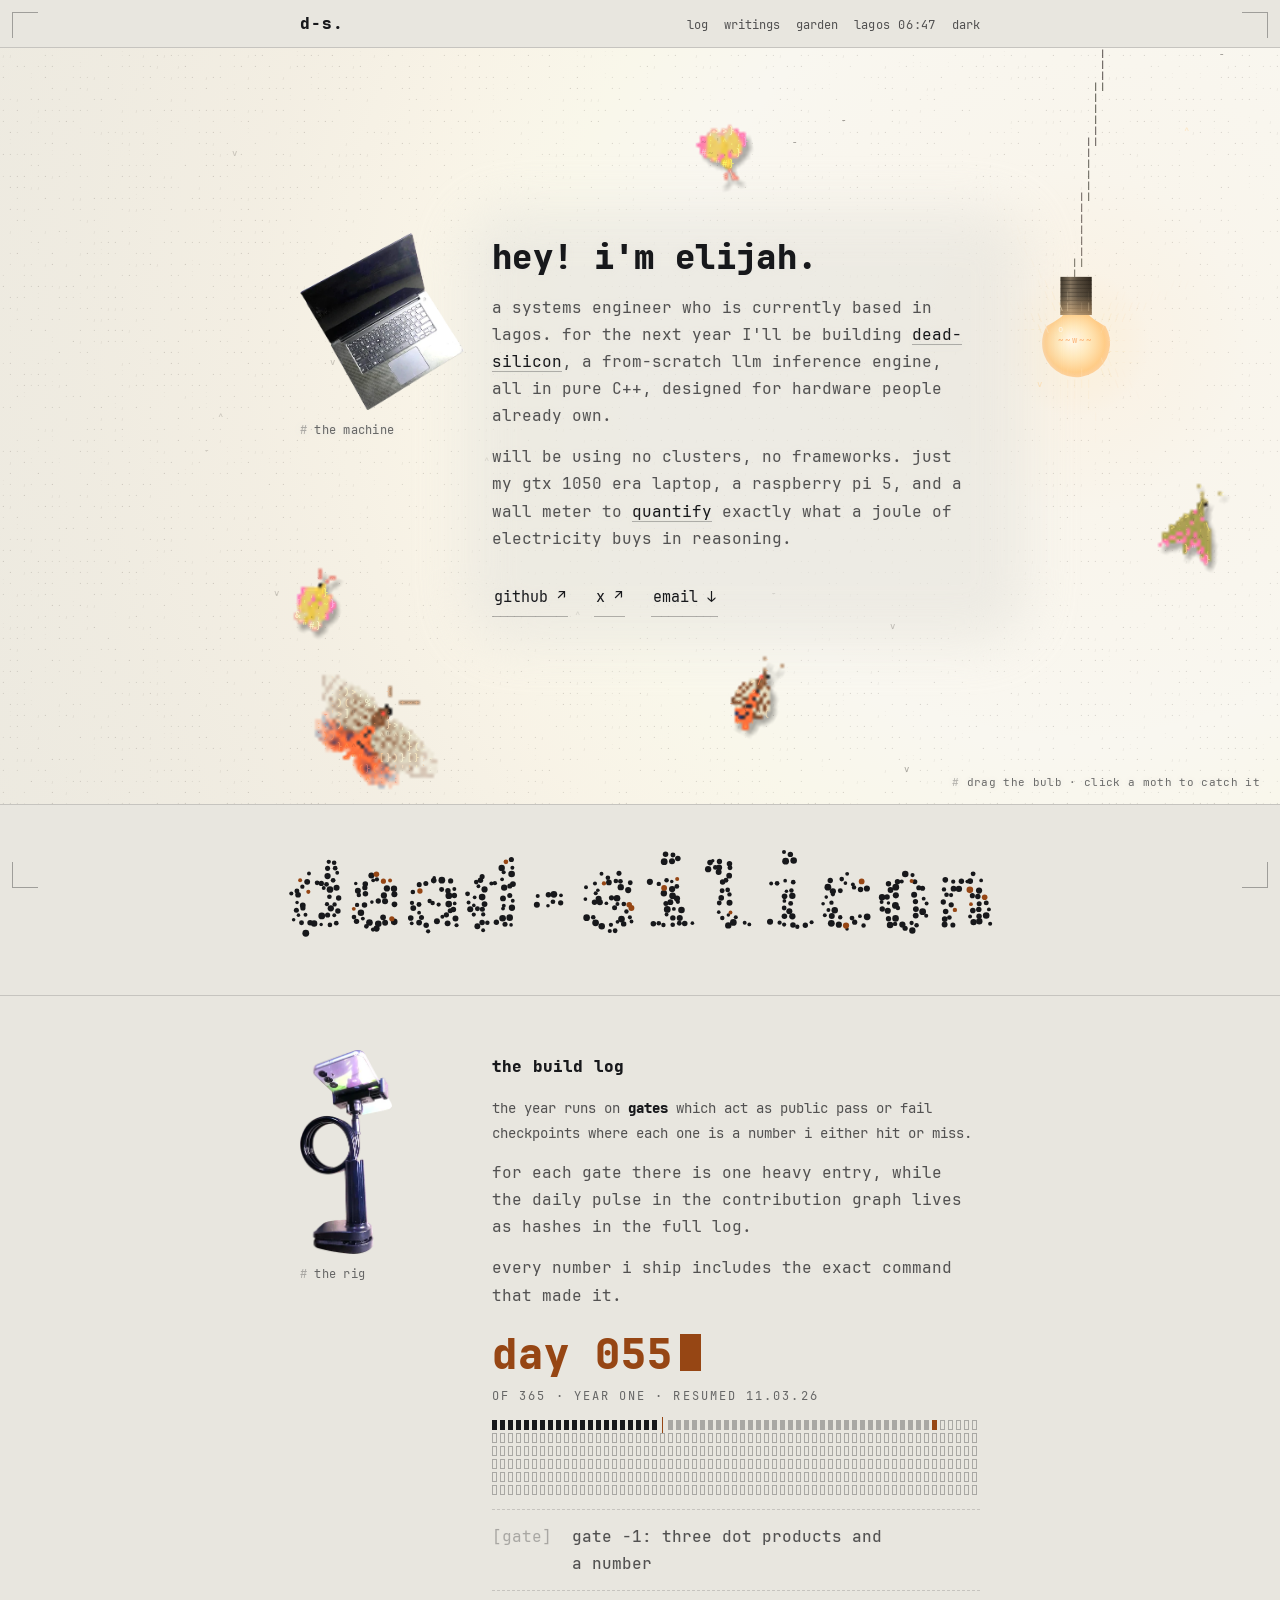
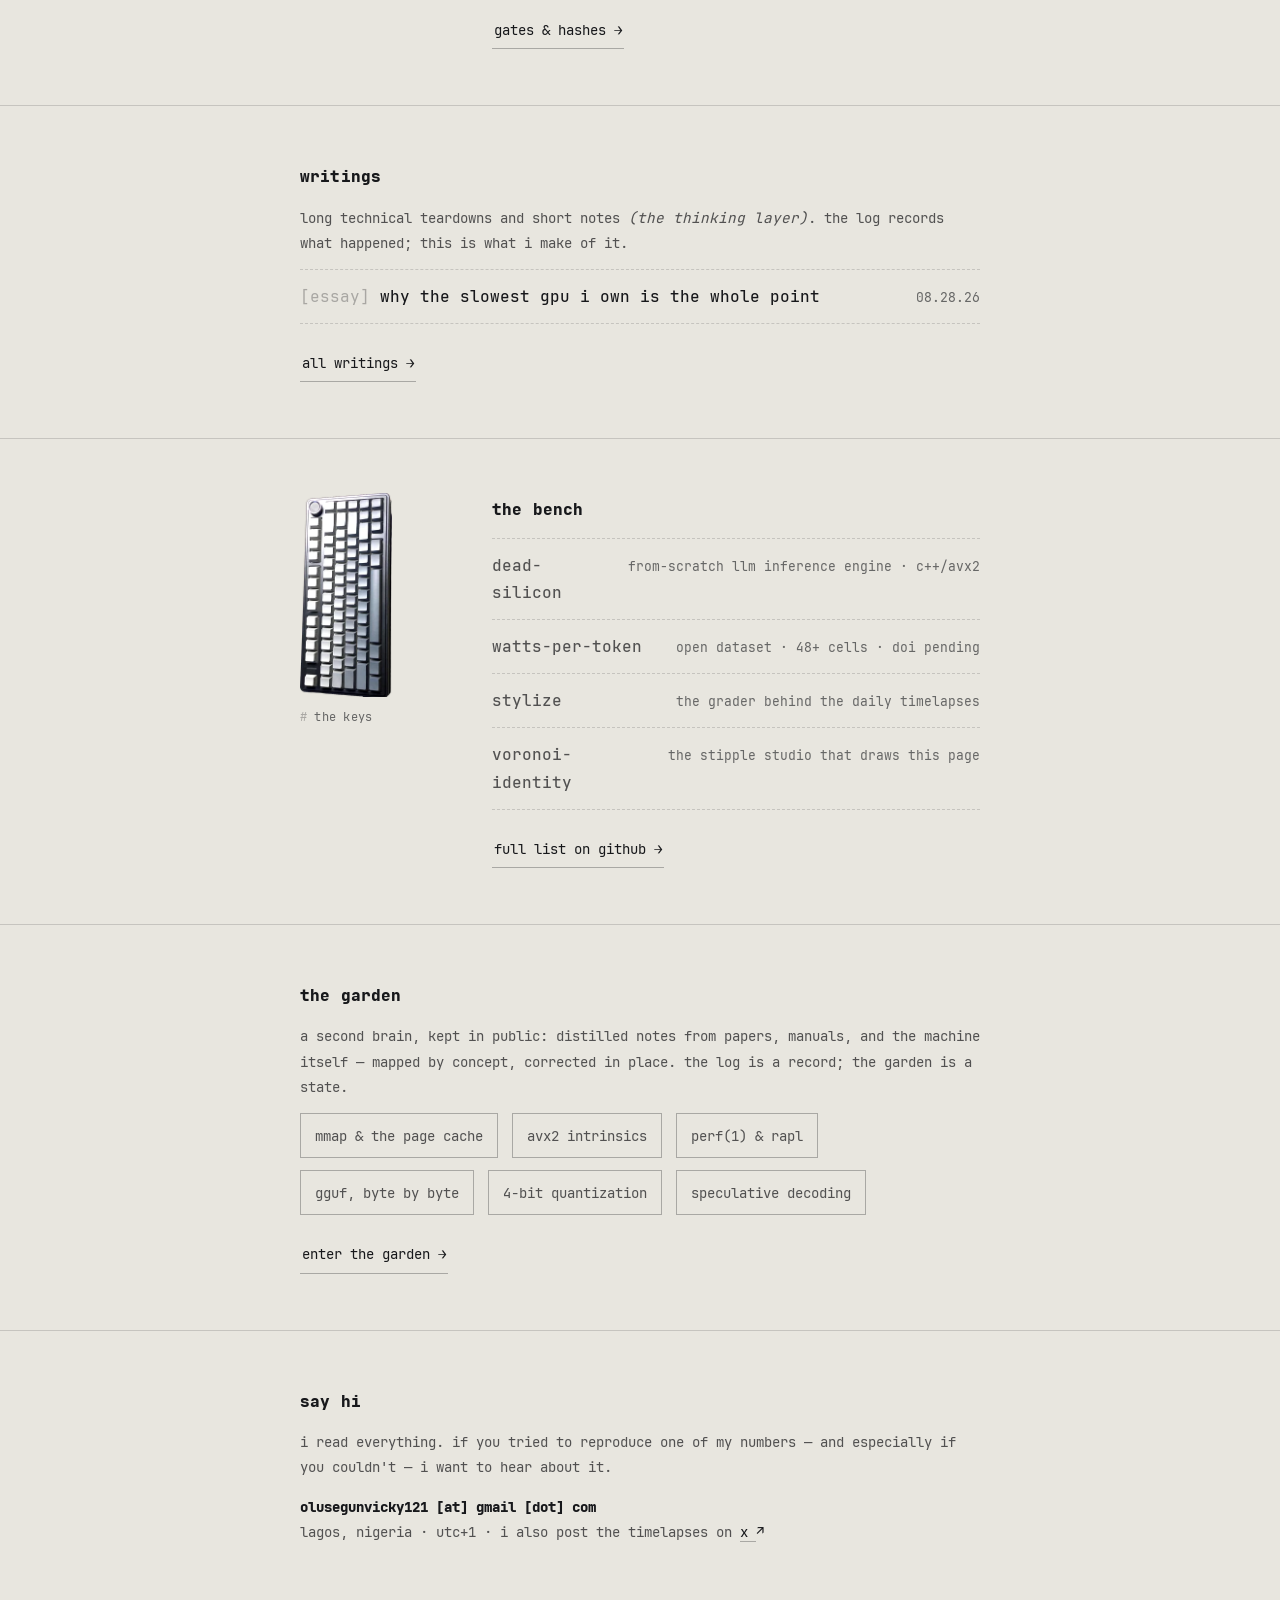
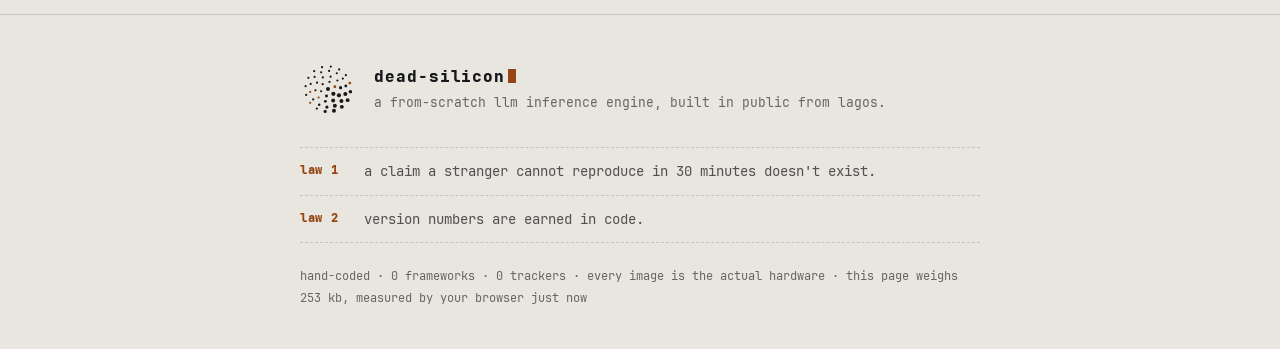
==== commit ab9448c6: "Merge pull request #3 from elijahadeb/day-022 log: today is day 022" ====
--- a/index.html
+++ b/index.html
@@ -499,7 +499,7 @@
 var DAYMS=86400000, TOTAL=365;
 function lagosDay(s){var p=s.split(".");return Date.UTC(2000+(+p[2]),p[0]-1,+p[1])-3600000}
 var START=lagosDay("08.31.26");
-var PAUSES=[["09.21.26","10.27.26"]];
+var PAUSES=[["09.21.26","11.02.26"]];
 var loggedDays=[1,2,3,4,5,6,7,8,9,10,11,12,13,14,15,16,17,18,19,20,21];
 var PZ=PAUSES.map(function(p){return [Math.round((lagosDay(p[0])-START)/DAYMS),
   Math.round((lagosDay(p[1])-START)/DAYMS)]});
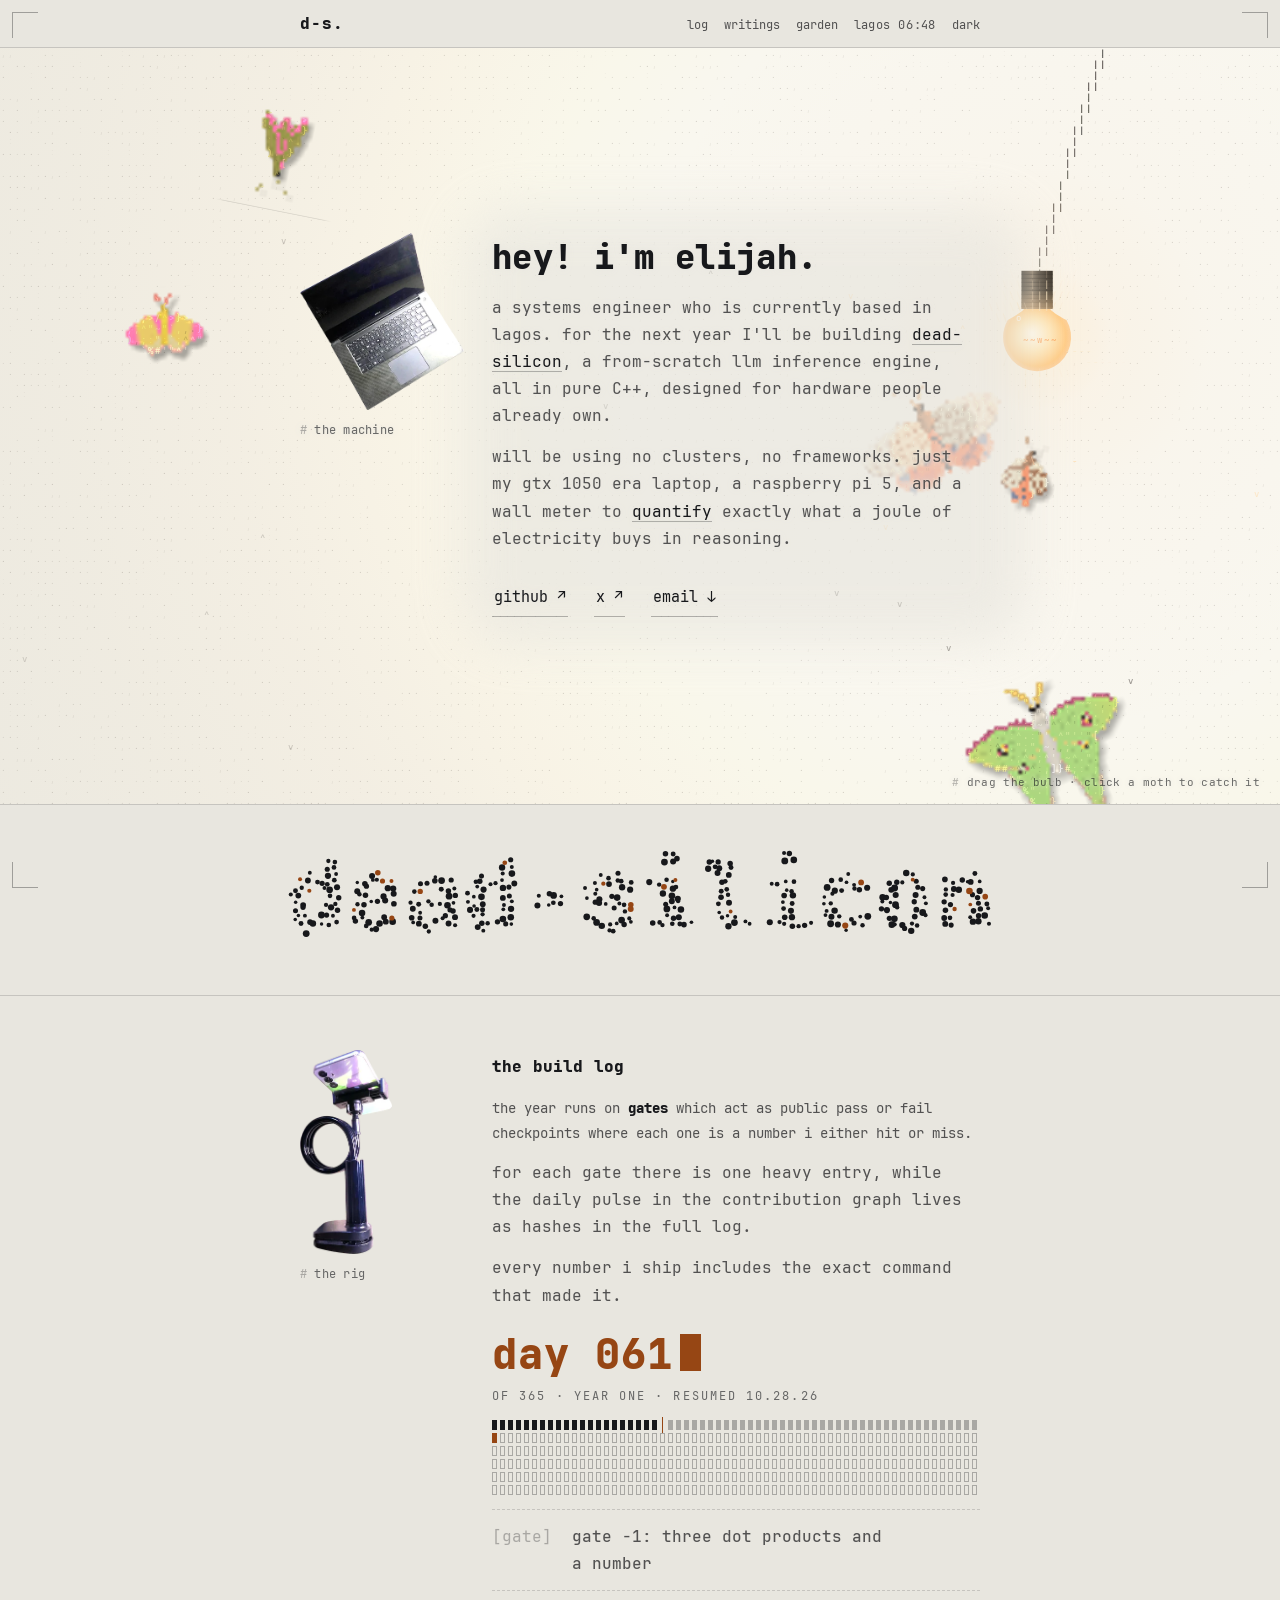
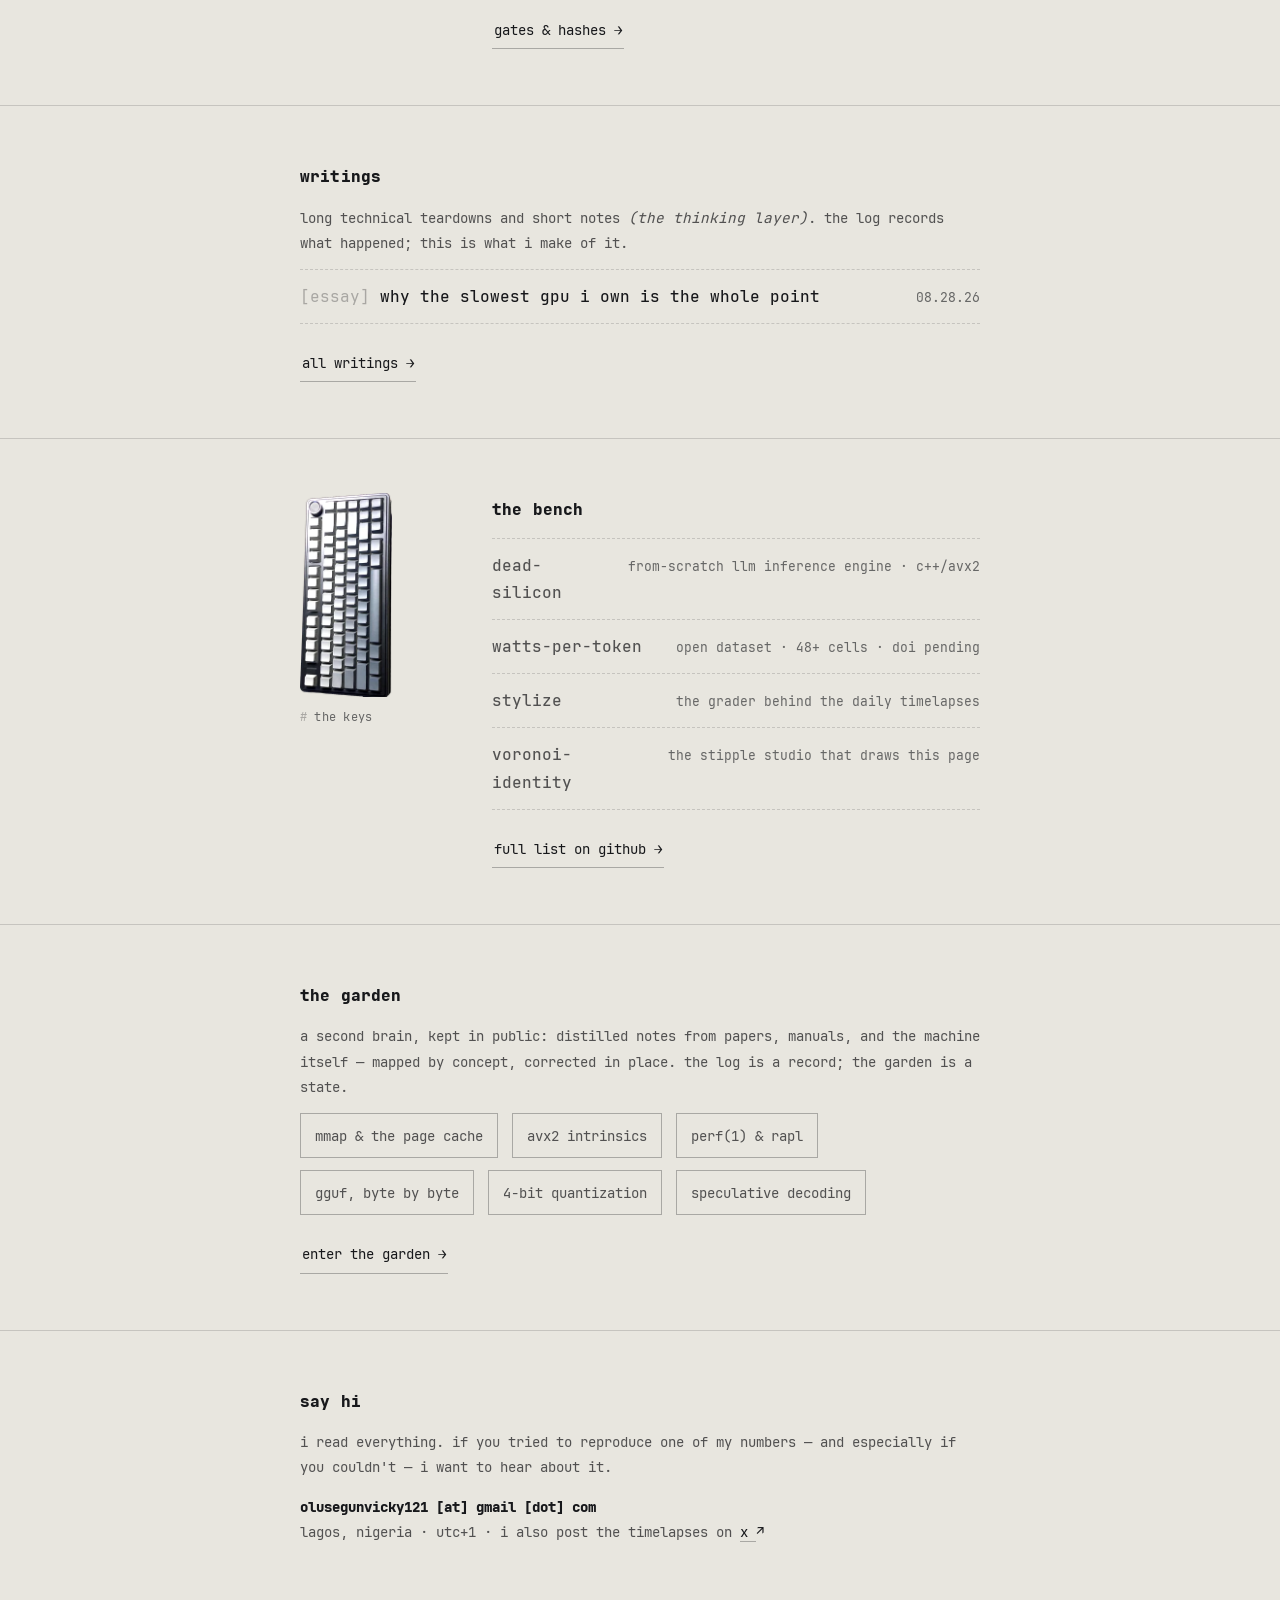
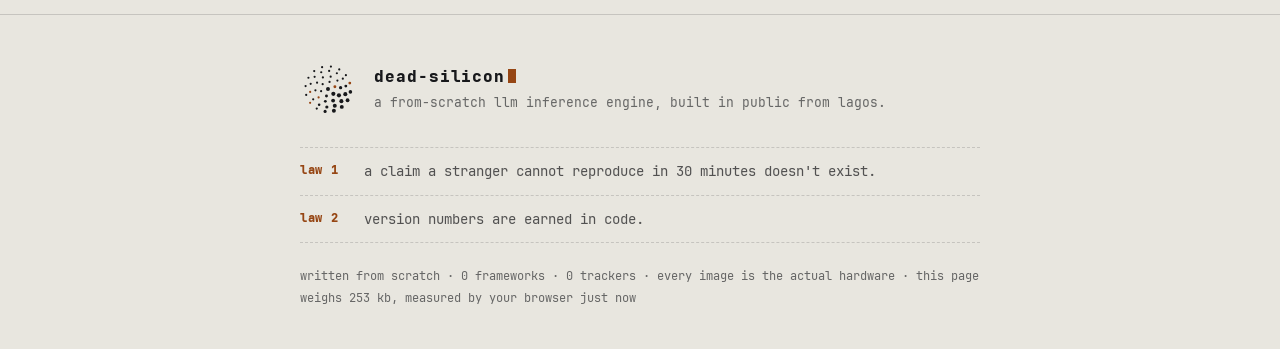
==== commit c828e0c8: "site: "written from scratch" instead of "hand-coded" The hero and the garden were designed and built" ====
--- a/index.html
+++ b/index.html
@@ -1,7 +1,7 @@
 <!DOCTYPE html>
 <!--
   dead-silicon — personal site / evidence layer
-  hand-coded. 0 frameworks, 0 trackers.
+  written from scratch. 0 frameworks, 0 trackers.
 
   EDIT ME (search for these):
     1. FILL markers   — github / x / resume links, email, bench "full list"
@@ -449,7 +449,7 @@
       <li><b>law 1</b><span>a claim a stranger cannot reproduce in 30 minutes doesn't exist.</span></li>
       <li><b>law 2</b><span>version numbers are earned in code.</span></li>
     </ol>
-    <div class="colo">hand-coded · 0 frameworks · 0 trackers · every image is the actual hardware<span id="weight"></span></div>
+    <div class="colo">written from scratch · 0 frameworks · 0 trackers · every image is the actual hardware<span id="weight"></span></div>
   </div>
 </footer>
 
@@ -499,7 +499,7 @@
 var DAYMS=86400000, TOTAL=365;
 function lagosDay(s){var p=s.split(".");return Date.UTC(2000+(+p[2]),p[0]-1,+p[1])-3600000}
 var START=lagosDay("08.31.26");
-var PAUSES=[["09.21.26","11.02.26"]];
+var PAUSES=[["09.21.26","10.27.26"]];
 var loggedDays=[1,2,3,4,5,6,7,8,9,10,11,12,13,14,15,16,17,18,19,20,21];
 var PZ=PAUSES.map(function(p){return [Math.round((lagosDay(p[0])-START)/DAYMS),
   Math.round((lagosDay(p[1])-START)/DAYMS)]});
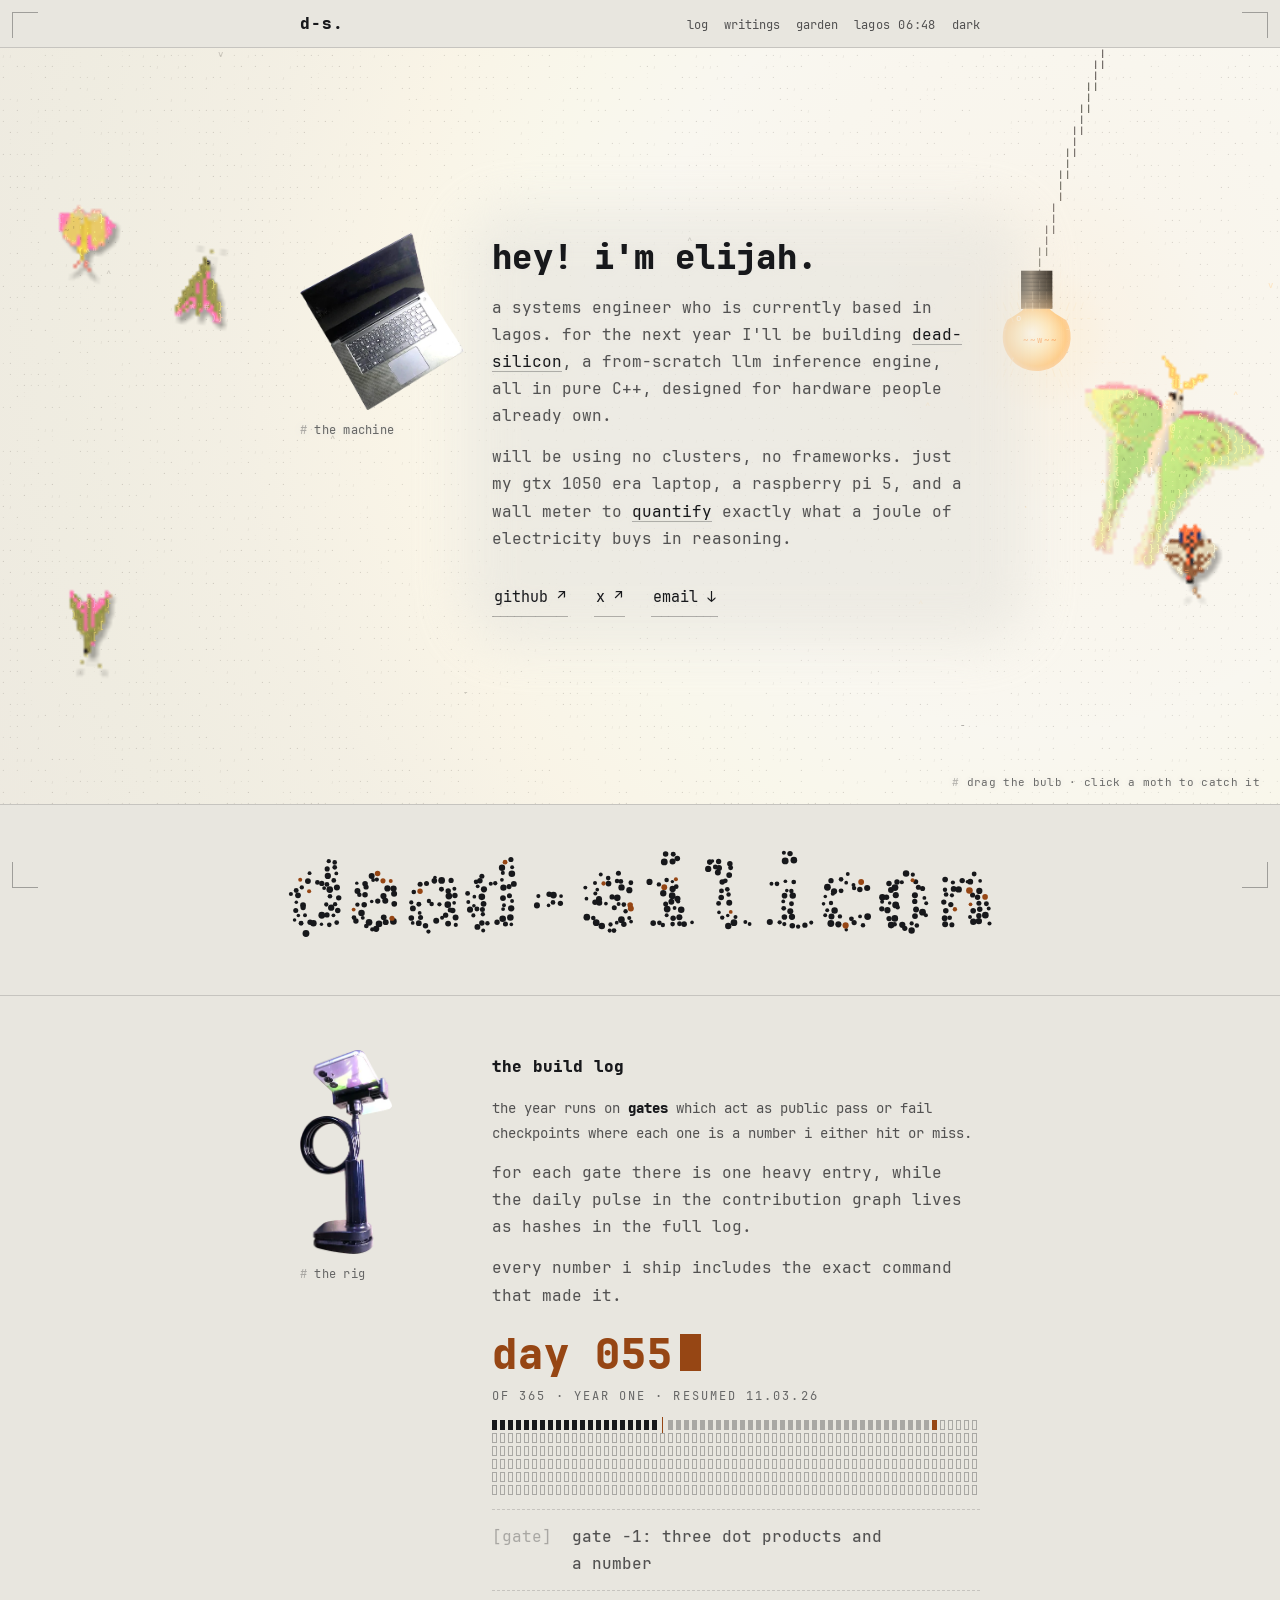
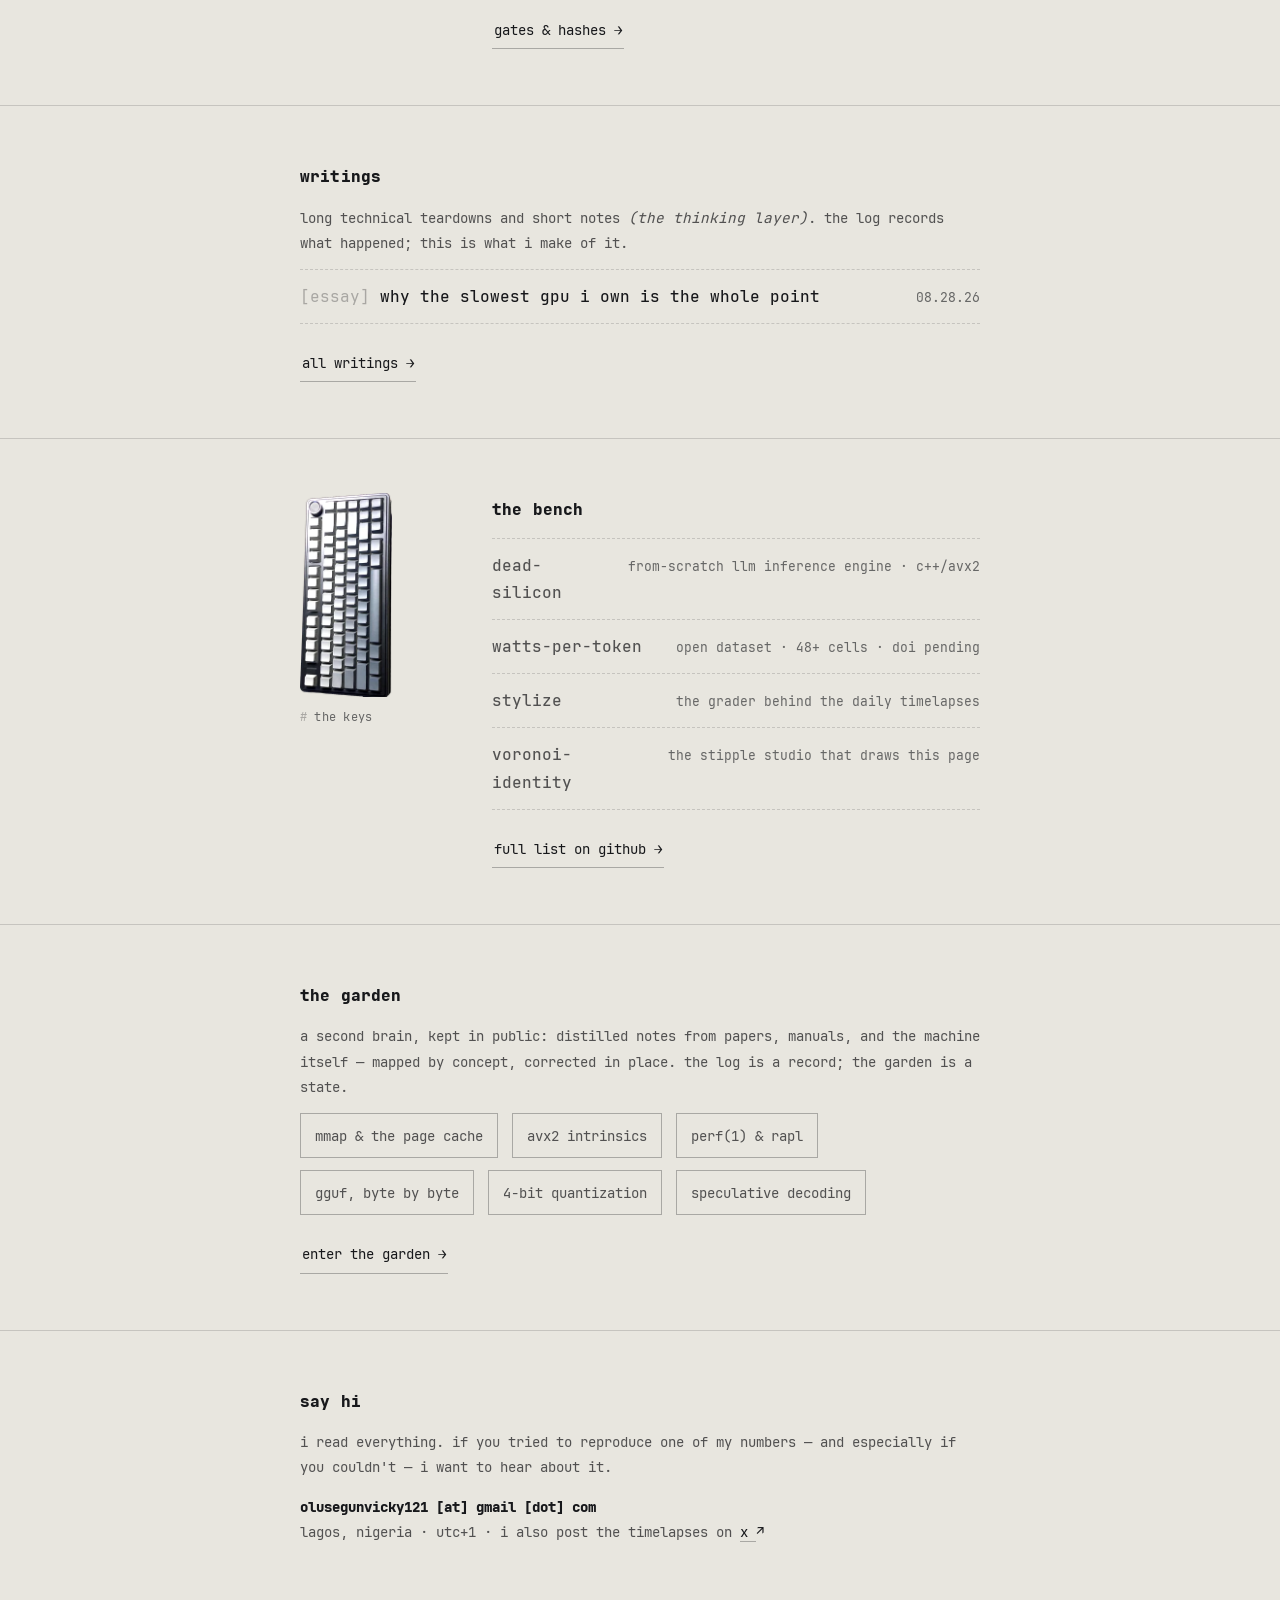
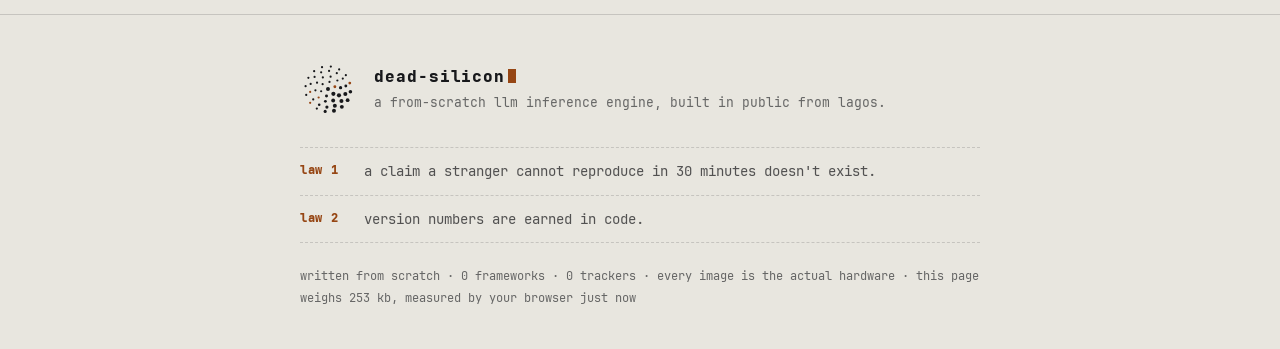
==== commit 2f9a2946: "Merge pull request #4 from elijahadeb/hero-lamp site: "written from scratch" instead of "hand-coded"" ====
--- a/index.html
+++ b/index.html
@@ -499,7 +499,7 @@
 var DAYMS=86400000, TOTAL=365;
 function lagosDay(s){var p=s.split(".");return Date.UTC(2000+(+p[2]),p[0]-1,+p[1])-3600000}
 var START=lagosDay("08.31.26");
-var PAUSES=[["09.21.26","10.27.26"]];
+var PAUSES=[["09.21.26","11.02.26"]];
 var loggedDays=[1,2,3,4,5,6,7,8,9,10,11,12,13,14,15,16,17,18,19,20,21];
 var PZ=PAUSES.map(function(p){return [Math.round((lagosDay(p[0])-START)/DAYMS),
   Math.round((lagosDay(p[1])-START)/DAYMS)]});
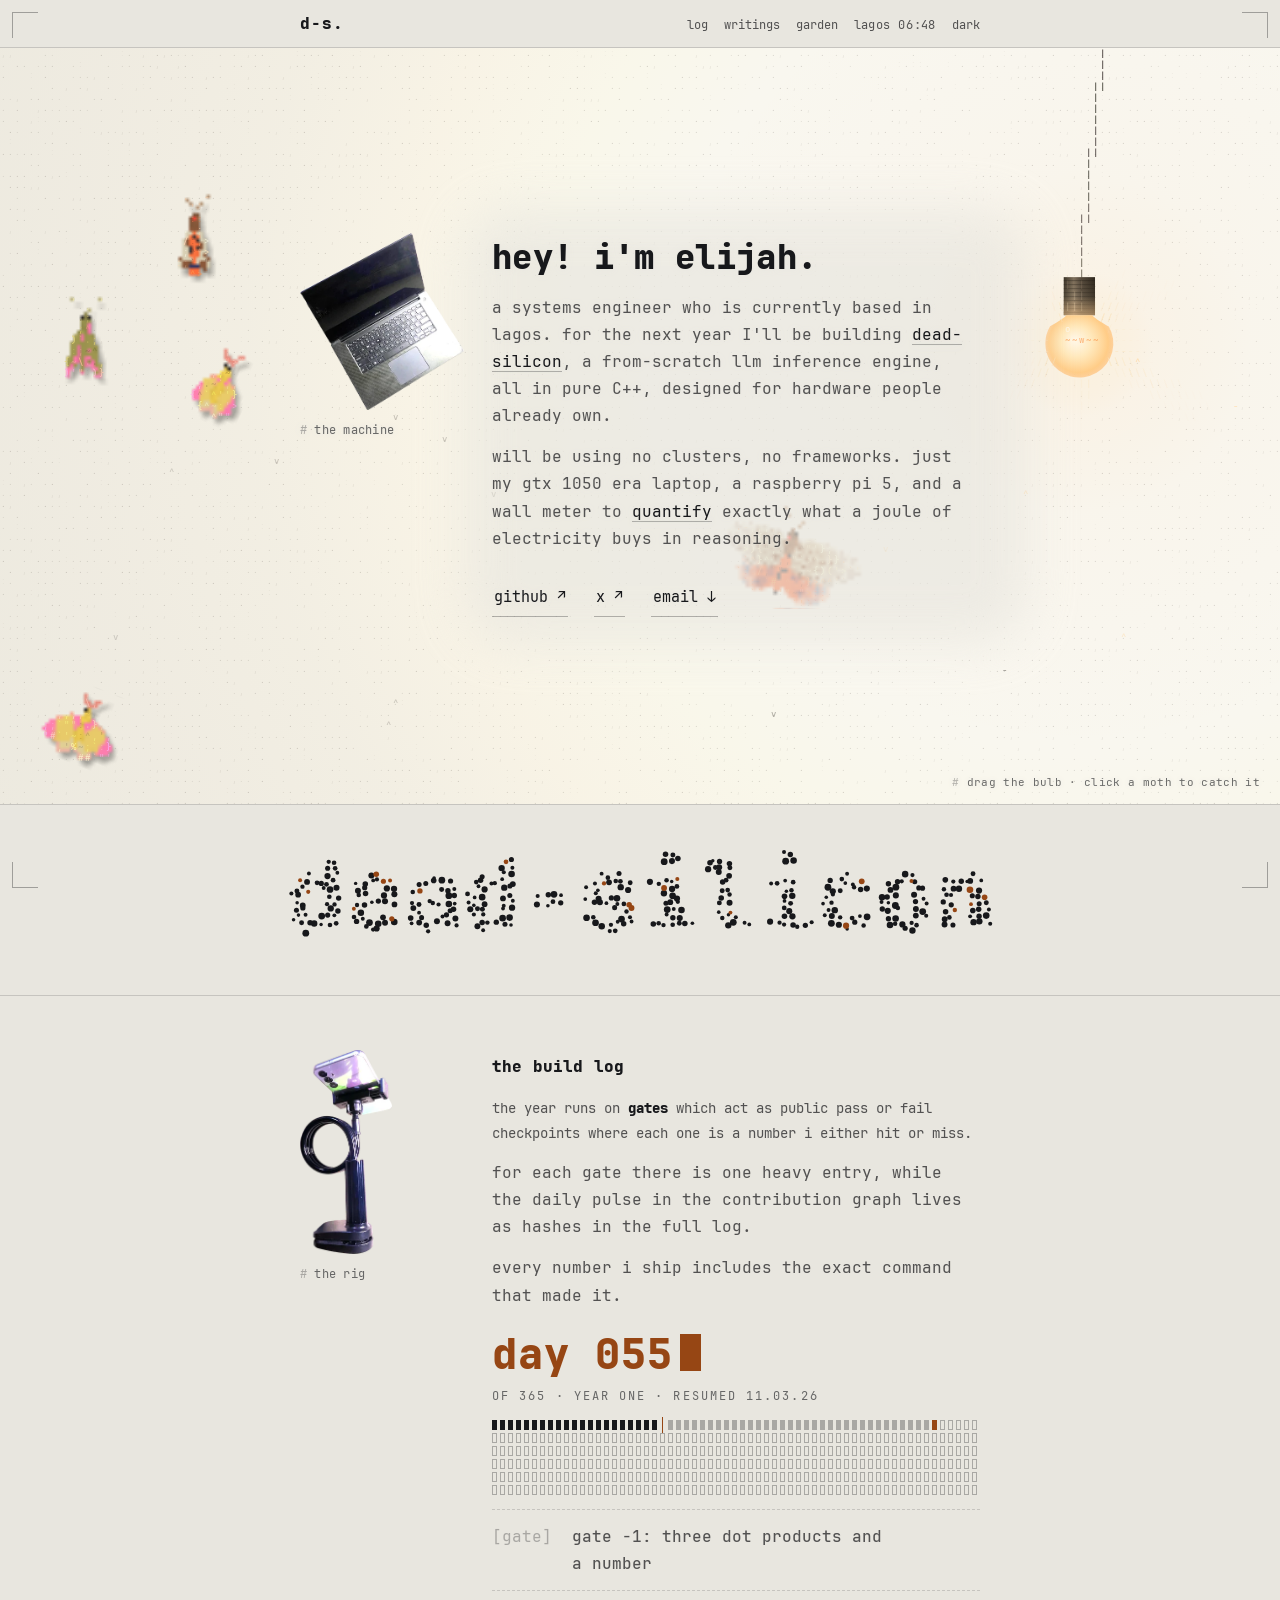
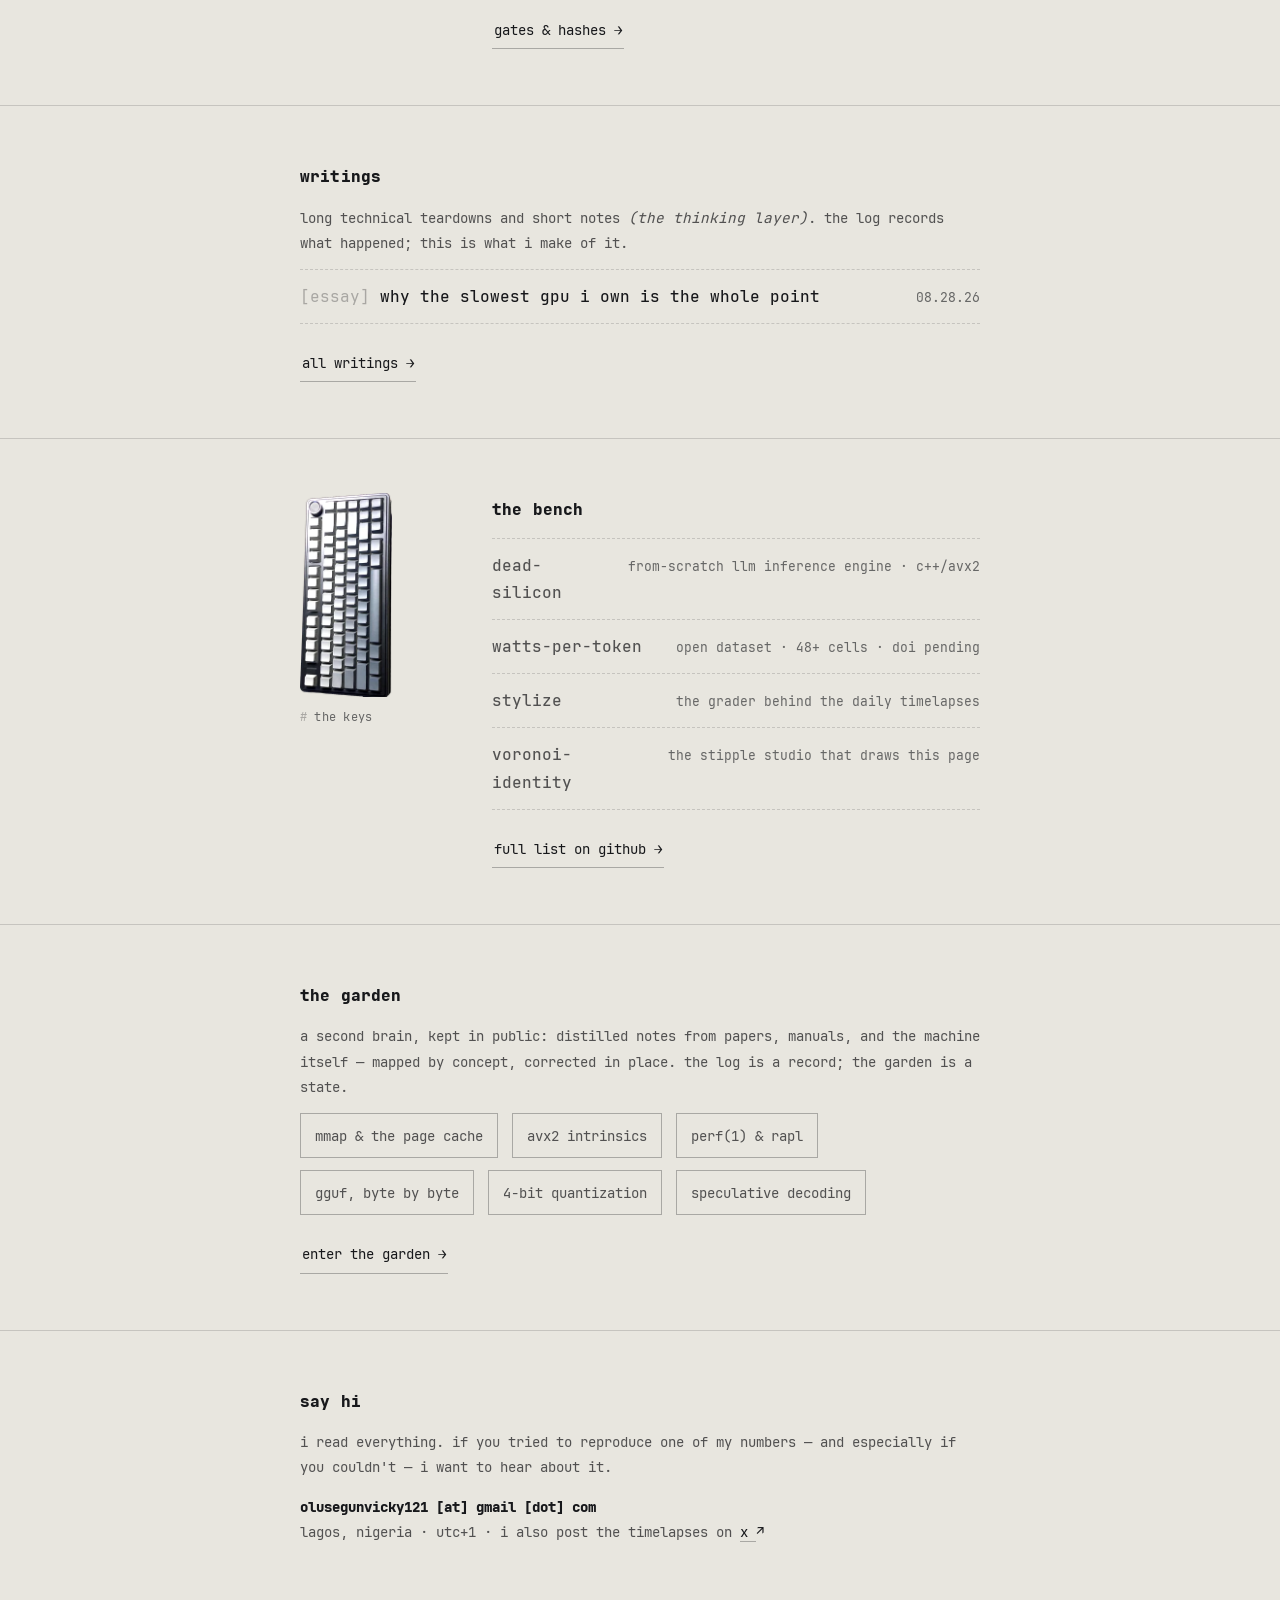
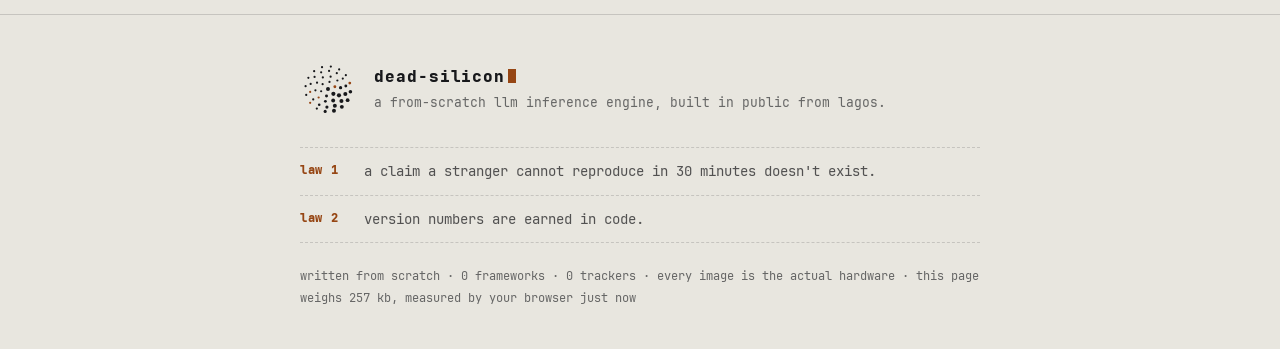
==== commit d7edafc5: "mobile: a stage for the hero, ten times faster on slow phones, fixed layouts Measured on emulated ph" ====
--- a/index.html
+++ b/index.html
@@ -274,13 +274,27 @@
   figure.icon{position:static;margin:0 0 16px}
   figure.icon img{max-width:118px;max-height:140px}
   .row{flex-wrap:wrap;gap:2px 18px}
+  /* the bench: the name on its own line, what it is under it */
+  #bench .row{display:block}
+  #bench .row .rd{display:block;white-space:normal;margin-top:3px}
   .tick{display:none}
-  .hud nav{display:none}
-  .hero{--hp:46px;min-height:0}
-  .veil{left:-14px;right:-14px;top:calc(var(--hp) - 18px);bottom:calc(var(--hp) - 18px);opacity:.55}
+  .hud,.hud nav{gap:14px}
+  .mark,.hud nav a{padding:12px 0;margin:-12px 0}
+  /* the hero on a phone: the bulb, the moths and the machine get a stage of their own
+     at the top, and the copy reads below it on plain ground. lamp.js fades the scene
+     into the page at its foot */
+  .hero{--hp:46px;--stage:clamp(300px,88vw,400px);display:block;min-height:0}
+  #moths{bottom:auto;height:var(--stage)}
+  .hero .wrap{padding-top:calc(var(--stage) + 8px);padding-bottom:52px}
+  .hero figure.icon{position:absolute;left:18px;top:calc(var(--stage) - 178px);margin:0}
+  .hero figure.icon img{max-width:104px;max-height:126px}
+  .veil{display:none}
   .mhint{right:18px}
   .laws li{grid-template-columns:1fr}
-}
+  figure.icon figcaption,#ignlabel small,.colo,.mhint{font-size:12px}
+}
+/* narrow phones: the menu matters more than the clock */
+@media (max-width:420px){#clock{display:none}}
 </style>
 </head>
 <body id="top">
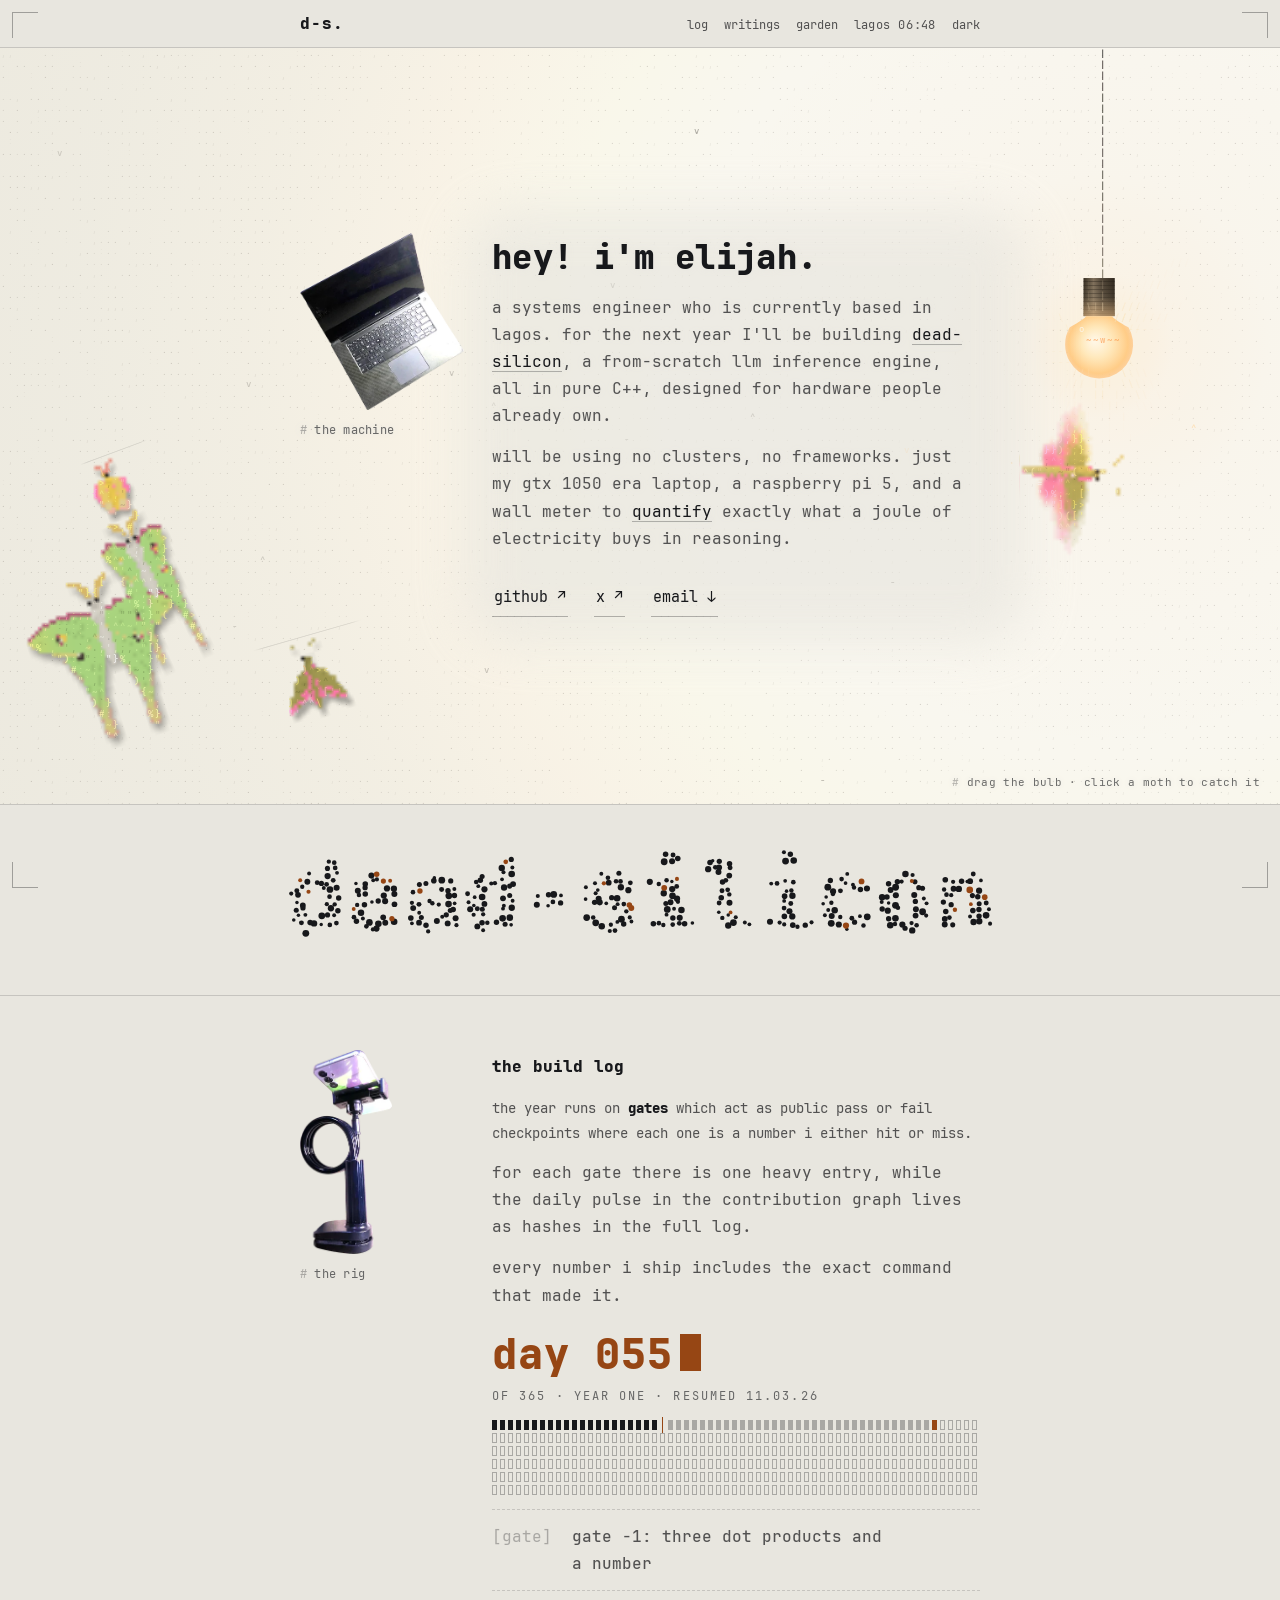
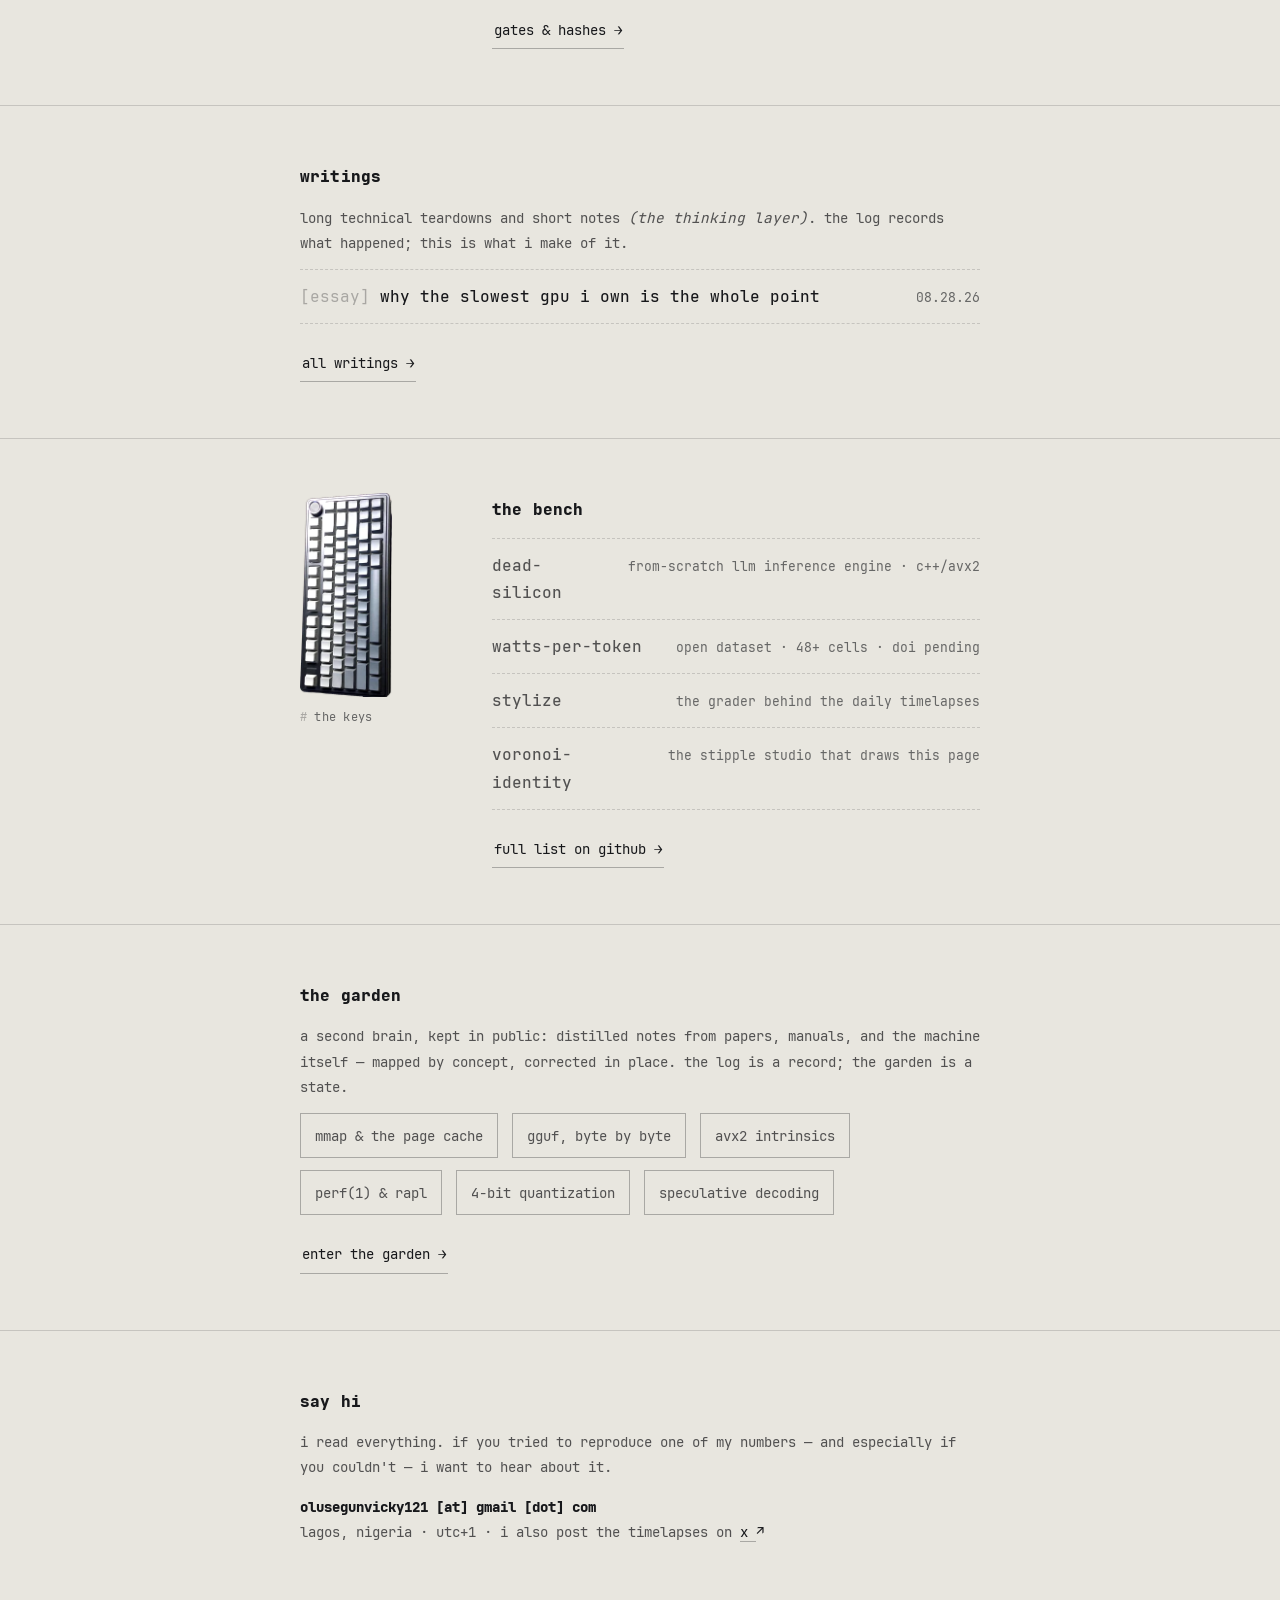
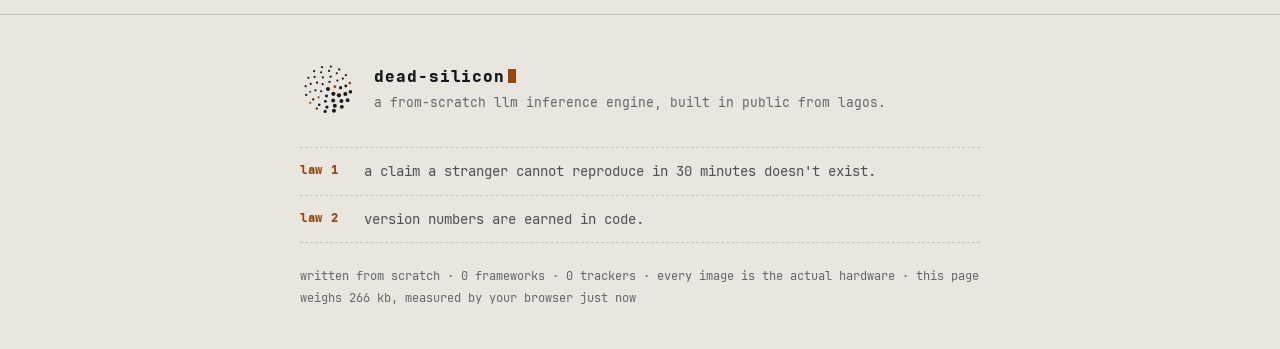
==== commit 72de4c49: "site: one data file, one command to keep it Everything on the site that changes now lives in data.js" ====
--- a/index.html
+++ b/index.html
@@ -5,16 +5,15 @@
 
   EDIT ME (search for these):
     1. FILL markers   — github / x / resume links, email, bench "full list"
-    2. SAMPLE ENTRIES — gate row on index · gates+hashes in log.html · pieces in writings.html
-    3. loggedDays     — paste day numbers from dead-silicon-console JSON export
-    4. PAUSES         — calendar ranges the clock was stopped (see the ignition block)
-    5. fonts/         — JetBrains Mono, subset to used glyphs, with its OFL license.
+    2. data.js        — the days, pauses, gates, writings and garden notes. every page
+                        reads it; _tools/ds edits it for you (run `_tools/ds help`)
+    3. fonts/         — JetBrains Mono, subset to used glyphs, with its OFL license.
                         the subset is printable ascii + latin-1 + ← → ↓ ↗ − – —, and
                         the hero's lamp (lamp.js) only draws from that set.
                         system mono is the fallback.
-    6. icons          — icon-machine / icon-rig / icon-keys .webp live next to
+    4. icons          — icon-machine / icon-rig / icon-keys .webp live next to
                         this file; swap or add as hardware joins
-    7. default theme  — light (cream) is the default; dark is opt-in via the toggle.
+    5. default theme  — light (cream) is the default; dark is opt-in via the toggle.
 
   brand constants ported from stylize.py:
     CREAM #E8E6DF · EMBER #CF6A2B · corner ticks · orb_stamp()
@@ -365,18 +364,8 @@
         <div id="ignlabel"><b><span class="n">year one</span></b><small>of 365 · year one</small></div>
         <div class="strip" id="strip" aria-hidden="true"></div>
       </div>
-      <div class="rows">
-        <!-- the newest gate lives here; essays & notes are on writings.html.
-             PENDING vs PUBLISHED — a pending item is a <div>, never an <a>, so it
-             cannot be a dead click. to publish one, swap the wrapper and the date:
-
-               FROM  <div class="row wip"> … <span class="rd"><span class="verb">…</span></span></div>
-               TO    <a class="row" href="gate-minus-1.html"> … <span class="rd">08.28.26</span></a>
-
-             i.e. div->a, add href, drop " wip" from the class, and replace the whole
-             <span class="verb">…</span> with the date. nothing else changes. -->
-        <div class="row wip"><span class="rl"><span class="rg">[gate]</span><span class="rt">gate −1: three dot products and a number</span></span><span class="rd"><span class="verb g" role="img" aria-label="in progress"><i>measuring</i><i>timing</i><i>re-running</i><i>verifying</i><i>writing up</i></span></span></div>
-      </div>
+      <!-- the newest gate, from data.js -->
+      <div class="rows" id="hgate"></div>
       <a class="more" href="log.html">gates &amp; hashes <span class="arw-r">→</span></a>
     </div>
   </section>
@@ -387,10 +376,8 @@
       <h2>writings</h2>
       <p class="sub">long technical teardowns and short notes <i>(the thinking layer)</i>.
         the log records what happened; this is what i make of it.</p>
-      <div class="rows">
-        <!-- newest first. a .row.wip is claimed but unwritten — never a link. -->
-        <a class="row" href="essay.html"><span class="rl"><span class="rg">[essay]</span><span class="rt">why the slowest gpu i own is the whole point</span></span><span class="rd">08.28.26</span></a>
-      </div>
+      <!-- the newest writing, from data.js -->
+      <div class="rows" id="hwrite"></div>
       <a class="more" href="writings.html">all writings <span class="arw-r">→</span></a>
     </div>
   </section>
@@ -423,15 +410,8 @@
       <p class="sub">a second brain, kept in public: distilled notes from papers,
         manuals, and the machine itself — mapped by concept, corrected in place.
         the log is a record; the garden is a state.</p>
-      <div class="topics">
-        <!-- each plate deep-links into the garden and opens that plant's drawer -->
-        <a href="garden.html#mmap">mmap &amp; the page cache</a>
-        <a href="garden.html#avx2">avx2 intrinsics</a>
-        <a href="garden.html#perf">perf(1) &amp; rapl</a>
-        <a href="garden.html#gguf">gguf, byte by byte</a>
-        <a href="garden.html#quant">4-bit quantization</a>
-        <a href="garden.html#spec">speculative decoding</a>
-      </div>
+      <!-- one link per note in data.js; each opens that plant's drawer in the garden -->
+      <div class="topics" id="htopics"></div>
       <a class="more" href="garden.html">enter the garden <span class="arw-r">→</span></a>
     </div>
   </section>
@@ -467,6 +447,7 @@
   </div>
 </footer>
 
+<script src="data.js"></script>
 <script src="lamp.js"></script>
 <script>
 (function(){
@@ -509,12 +490,13 @@
    inclusive) when the clock was stopped: those days are not counted, and the year
    runs that much longer, so "day 022" always means the 22nd day of actual work.
    the strip draws a thin ember splice where each pause sits — hover it for dates.
-   paste logged day numbers (1-based) from the console json export. */
+   the start, the pauses and the logged days all come from data.js. */
+var DS=window.DS||{start:"08.31.26",pauses:[],days:[],gates:[],writings:[],garden:{notes:[],links:[]}};
 var DAYMS=86400000, TOTAL=365;
 function lagosDay(s){var p=s.split(".");return Date.UTC(2000+(+p[2]),p[0]-1,+p[1])-3600000}
-var START=lagosDay("08.31.26");
-var PAUSES=[["09.21.26","11.02.26"]];
-var loggedDays=[1,2,3,4,5,6,7,8,9,10,11,12,13,14,15,16,17,18,19,20,21];
+var START=lagosDay(DS.start);
+var PAUSES=DS.pauses;
+var loggedDays=DS.days.map(function(h){return h.d});
 var PZ=PAUSES.map(function(p){return [Math.round((lagosDay(p[0])-START)/DAYMS),
   Math.round((lagosDay(p[1])-START)/DAYMS)]});
 function workOf(c){var off=0;          /* calendar day index -> working day index, -1 inside a pause */
@@ -582,6 +564,22 @@
 }
 ignite();setInterval(ignite,1000);
 
+/* the newest gate, the newest writing and the garden's notes, from data.js. a piece
+   that isn't out yet is a <div>, never an <a>, so it can't be a dead click, and its
+   verb types itself out to say it's being worked on */
+function esc(s){return String(s).replace(/[&<>"]/g,function(c){return {"&":"&amp;","<":"&lt;",">":"&gt;",'"':"&quot;"}[c]})}
+var VERBS={g:["measuring","timing","re-running","verifying","writing up"],n:["drafting","thinking","rewriting","cutting","hedging"]};
+function verb(k,label){return '<span class="verb '+k+'" role="img" aria-label="'+label+'"><i>'+VERBS[k].join("</i><i>")+'</i></span>'}
+function row(tag,it,k,label,after){
+  var t='<span class="rl"><span class="rg">['+tag+']</span><span class="rt">'+esc(it.title)+'</span></span>';
+  return it.date?'<a class="row" href="'+esc(it.page)+'">'+t+'<span class="rd">'+esc(it.date)+(after||"")+'</span></a>'
+    :'<div class="row wip">'+t+'<span class="rd">'+verb(k,label)+'</span></div>'}
+var g0=DS.gates[0], w0=DS.writings.filter(function(w){return w.date})[0]||DS.writings[0];
+q("#hgate").innerHTML=g0?row("gate",g0,"g","in progress",g0.status==="next"?"":" · "+g0.status):"";
+q("#hwrite").innerHTML=w0?row(w0.kind,w0,"n","being written"):"";
+q("#htopics").innerHTML=DS.garden.notes.map(function(n){
+  return '<a href="garden.html#'+esc(n.id)+'">'+esc(n.label)+'</a>'}).join("");
+
 /* the hero — lamp.js. the bulb hangs in the margin beside the copy, and a moth
    that lands keeps off every block of it */
 var lamp=null, mothsEl=q("#moths");
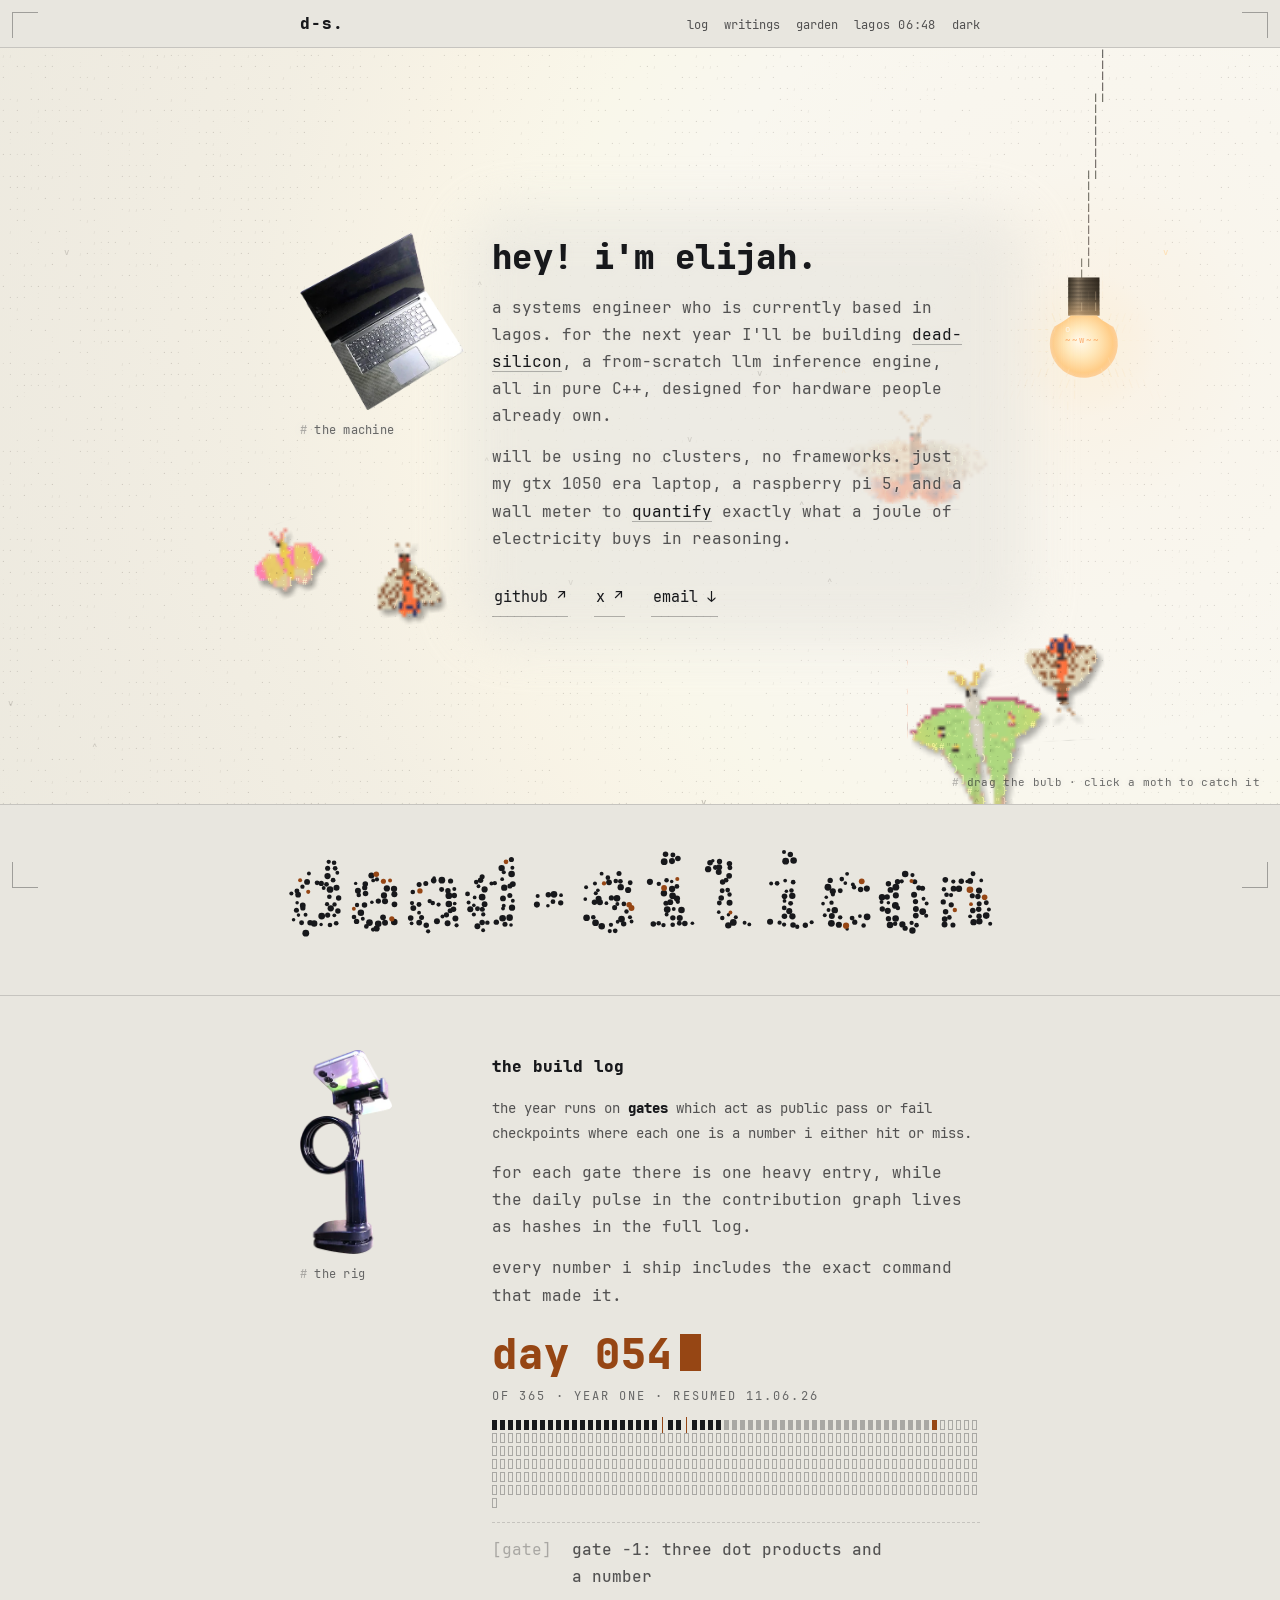
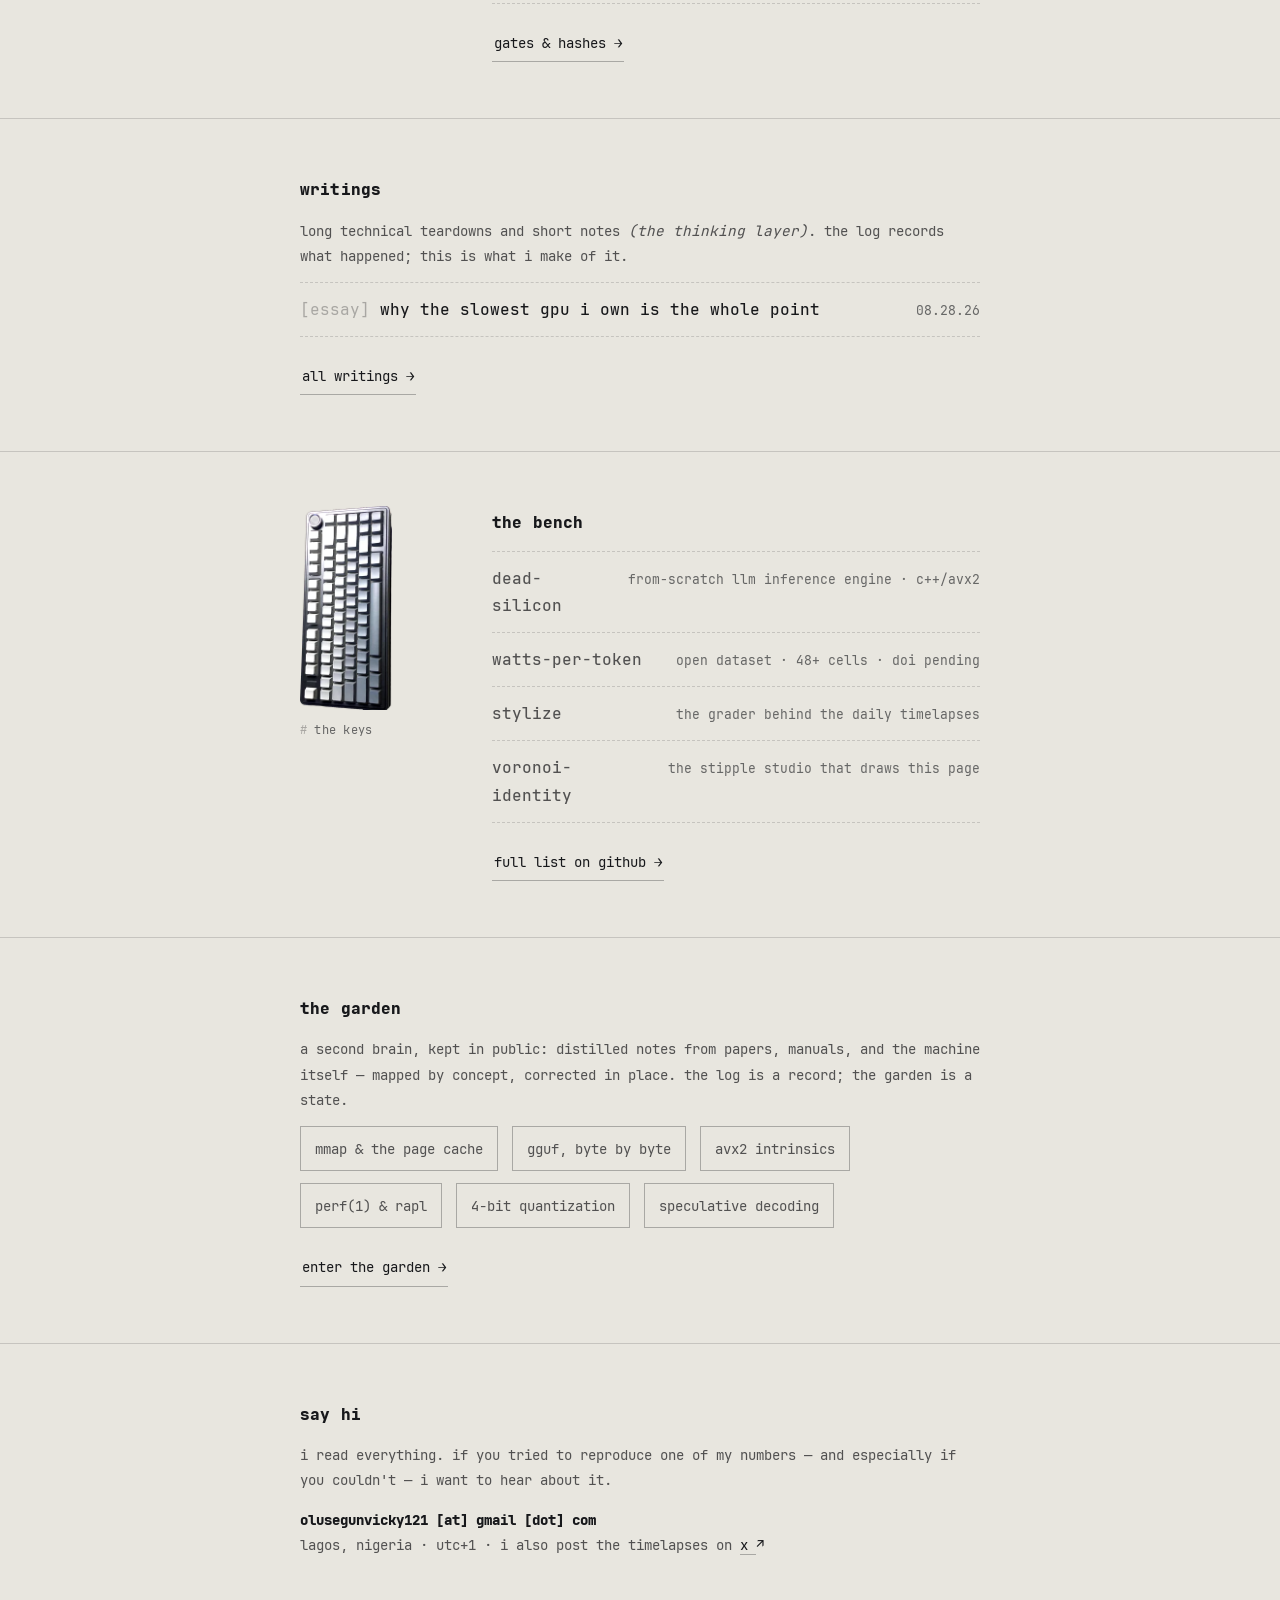
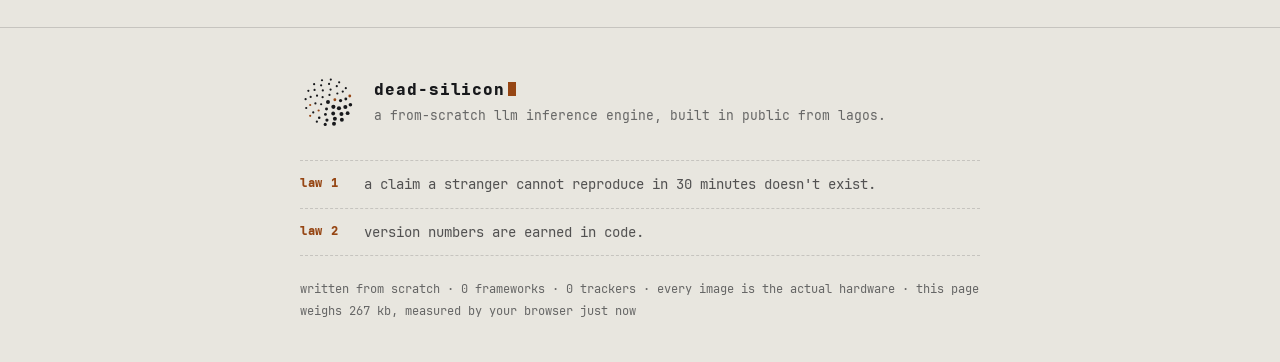
==== commit 7ae71ac5: "log: nov 5 isn't a counted day, so day 024 is 11.06 like the post on x Adds a one-day pause for 11.0" ====
--- a/index.html
+++ b/index.html
@@ -529,8 +529,9 @@
     if(splice[i]&&i<dayIdx){
       var p=splice[i], m=doc.createElement("span"), a=lagosDay(p[0]), b=lagosDay(p[1]);
       m.className="cell pz";
-      m.title="clock paused "+p[0]+" → "+p[1]+" · "+(Math.round((b-a)/DAYMS)+1)+
-        " days not counted · year one now ends "+dstr(calOf(TOTAL-1));
+      var pn=Math.round((b-a)/DAYMS)+1;
+      m.title="clock paused "+p[0]+" → "+p[1]+" · "+pn+(pn===1?" day":" days")+
+        " not counted · year one now ends "+dstr(calOf(TOTAL-1));
       frag.appendChild(m);
     }
   }
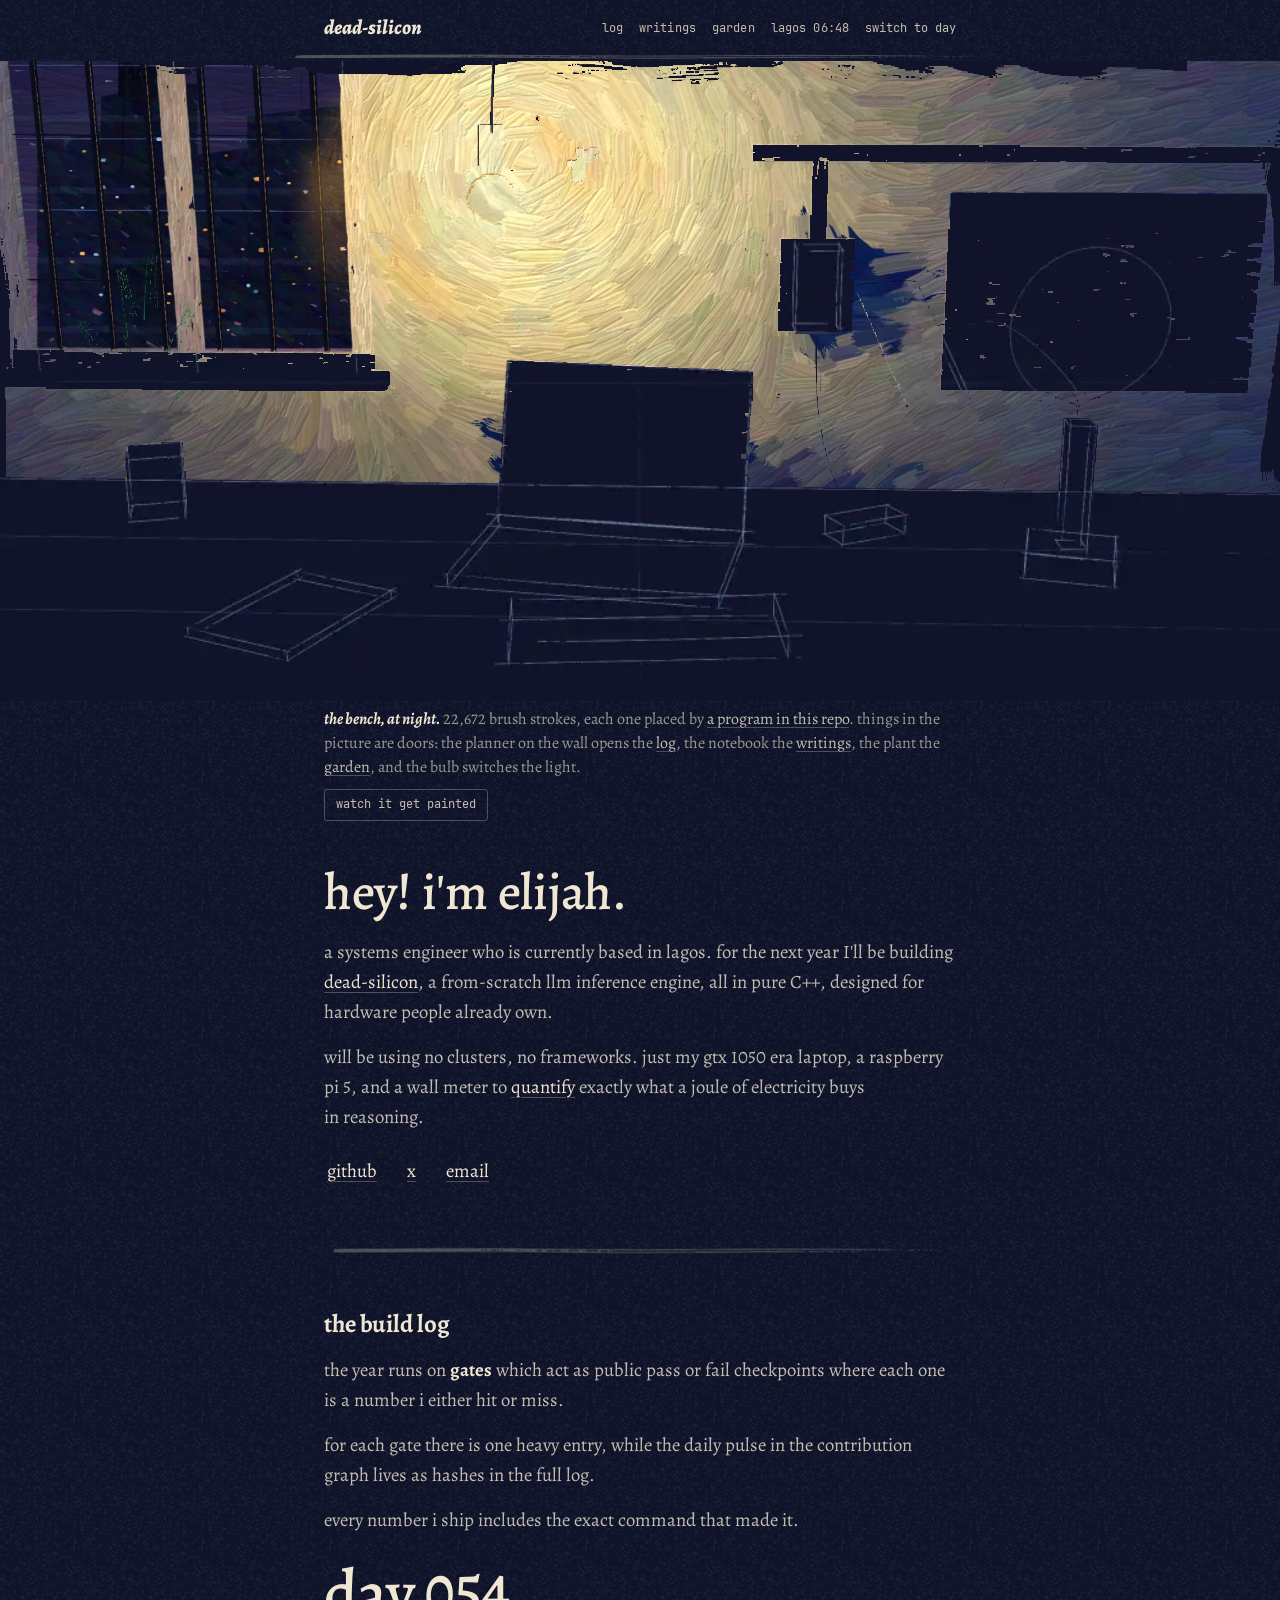
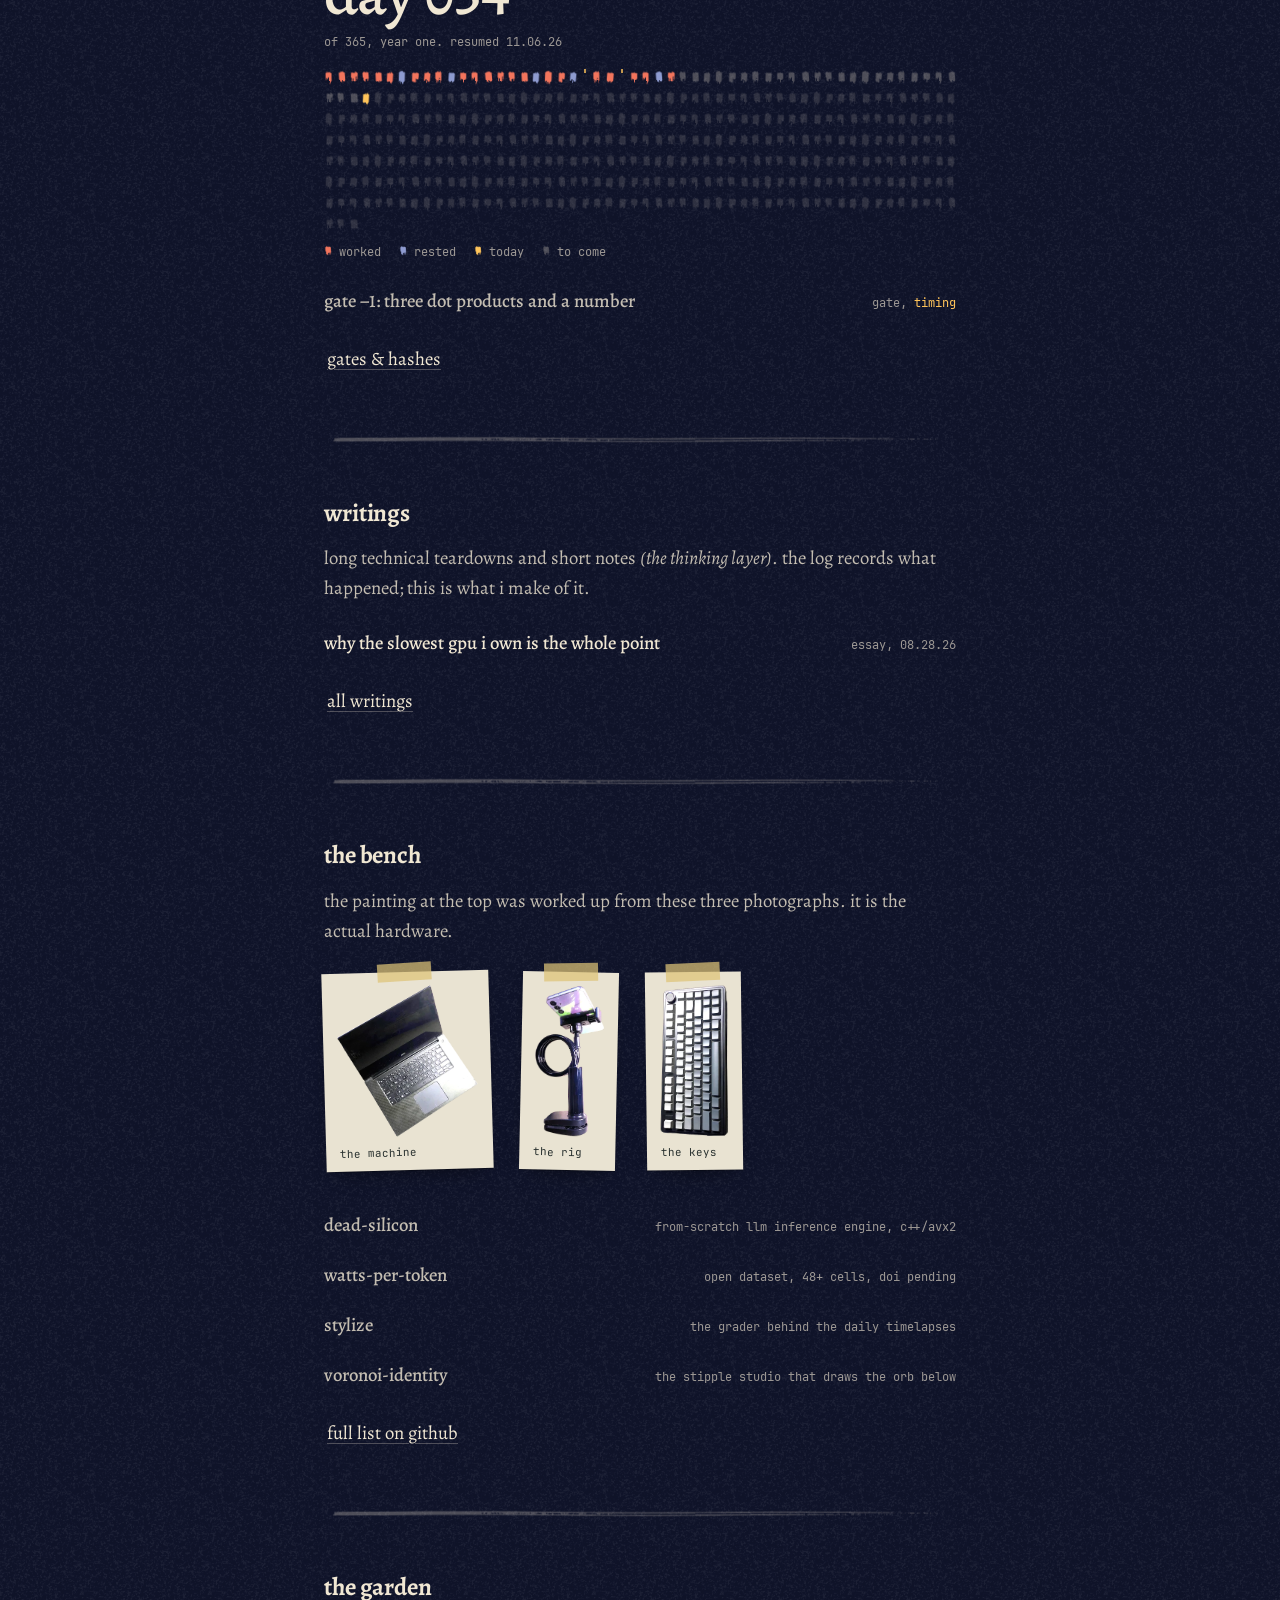
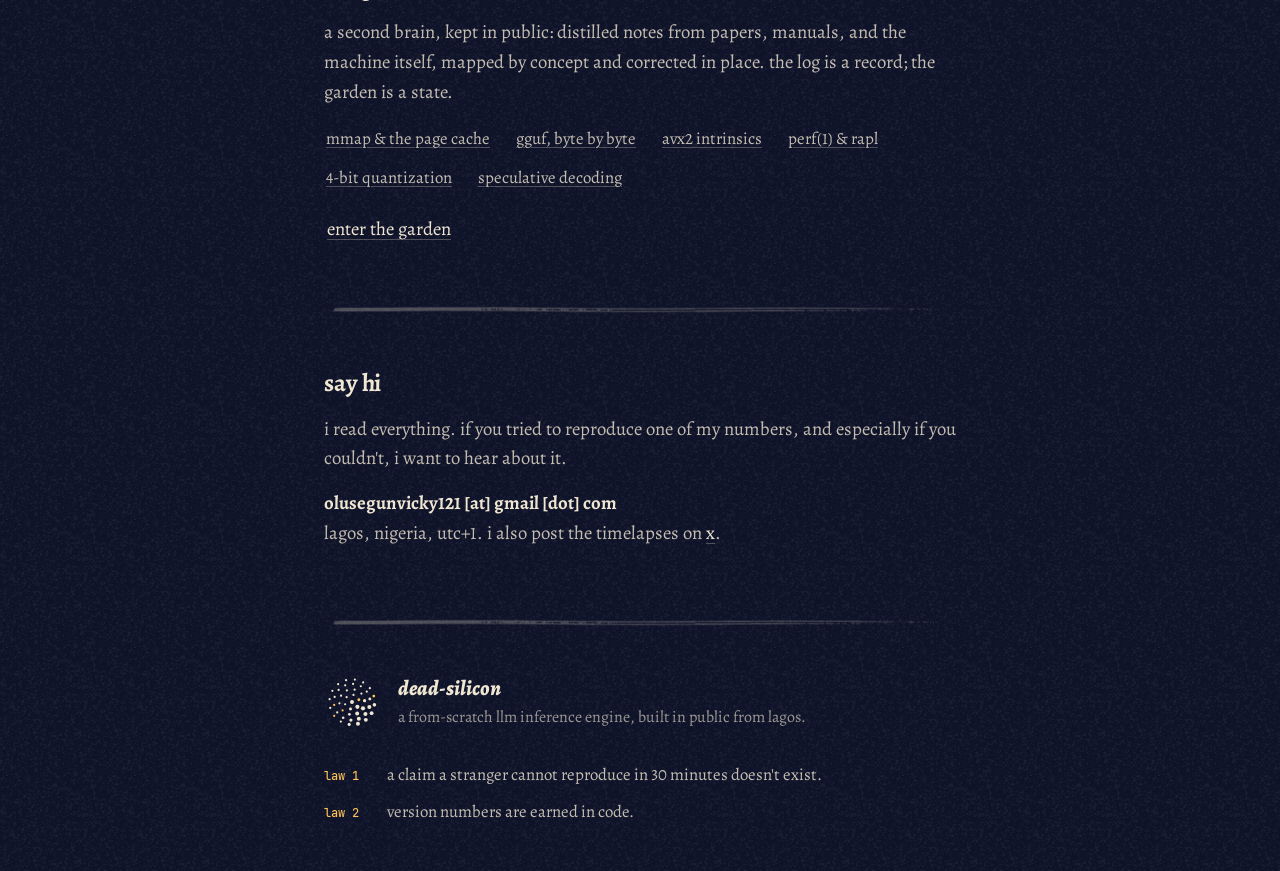
==== commit 5428f4f2: "site: the bench, painted the whole site is rebuilt around an oil painting of the bench, made by a pr" ====
--- a/index.html
+++ b/index.html
@@ -3,22 +3,26 @@
   dead-silicon — personal site / evidence layer
   written from scratch. 0 frameworks, 0 trackers.
 
+  the front page is a painting of the bench the engine gets written on. it is not a
+  photograph run through a filter and no image model made it: _tools/paint/bench.py
+  describes the room in metres, works out the light for every stroke, and places
+  about 22,000 of them. `_tools/ds paint` repaints it (the wall planner in the
+  picture crosses off one box per logged day, so repaint when the log moves).
+
   EDIT ME (search for these):
     1. FILL markers   — github / x / resume links, email, bench "full list"
     2. data.js        — the days, pauses, gates, writings and garden notes. every page
                         reads it; _tools/ds edits it for you (run `_tools/ds help`)
-    3. fonts/         — JetBrains Mono, subset to used glyphs, with its OFL license.
-                        the subset is printable ascii + latin-1 + ← → ↓ ↗ − – —, and
-                        the hero's lamp (lamp.js) only draws from that set.
-                        system mono is the fallback.
-    4. icons          — icon-machine / icon-rig / icon-keys .webp live next to
-                        this file; swap or add as hardware joins
-    5. default theme  — light (cream) is the default; dark is opt-in via the toggle.
-
-  brand constants ported from stylize.py:
-    CREAM #E8E6DF · EMBER #CF6A2B · corner ticks · orb_stamp()
+    3. site.css       — the look every page shares: colours, type, the brushed rules
+    4. art/           — the paintings and the painted marks. made by _tools/paint/,
+                        never edited by hand
+    5. fonts/         — alegreya (reading) and jetbrains mono (machine output), each
+                        with its OFL license
+    6. theme          — the page opens by day or by night according to the clock in
+                        lagos. the switch (or the bulb in the painting) overrides it
+                        for the visit.
 -->
-<html lang="en" data-theme="light">
+<html lang="en" data-theme="dark">
 <head>
 <meta charset="utf-8">
 <meta name="viewport" content="width=device-width, initial-scale=1">
@@ -30,347 +34,221 @@
 <meta name="twitter:card" content="summary_large_image">
 <!-- SHARE CARD. og:url and og:image must stay ABSOLUTE — x, whatsapp and slack
      fetch from their own servers, so a relative path unfurls as a blank box.
-     og.png is drawn by banner.py: same seeded orb as the footer, 12x scale. -->
+     og.png is made by banner.py from the night painting. -->
 <meta property="og:type" content="website">
 <meta property="og:url" content="https://deadsilicon.com/">
 <meta property="og:site_name" content="dead-silicon">
 <meta property="og:image" content="https://deadsilicon.com/og.png">
 <meta property="og:image:width" content="1200">
 <meta property="og:image:height" content="630">
-<meta property="og:image:alt" content="dead silicon — a stippled orb beside the words 'a from-scratch llm inference engine, built on a gtx 1050 and 16gb of ram.'">
+<meta property="og:image:alt" content="an oil painting of a desk at night in lagos: an old laptop with a terminal open, a keyboard, a phone on a gooseneck, a bare bulb, and the words 'dead silicon'.">
 <meta name="twitter:image" content="https://deadsilicon.com/og.png">
-<link rel="icon" href="data:image/svg+xml,%3Csvg xmlns='http://www.w3.org/2000/svg' viewBox='0 0 32 32'%3E%3Crect width='32' height='32' fill='%230B0C0E'/%3E%3Ccircle cx='16' cy='16' r='3.2' fill='%23E8E6DF'/%3E%3Ccircle cx='23' cy='12' r='2' fill='%23CF6A2B'/%3E%3Ccircle cx='10' cy='21' r='2' fill='%23E8E6DF'/%3E%3Ccircle cx='20' cy='22' r='1.6' fill='%23E8E6DF'/%3E%3C/svg%3E">
-<meta name="theme-color" content="#E8E6DF">
+<link rel="icon" href="data:image/svg+xml,%3Csvg xmlns='http://www.w3.org/2000/svg' viewBox='0 0 32 32'%3E%3Crect width='32' height='32' fill='%2310142A'/%3E%3Ccircle cx='16' cy='16' r='3.2' fill='%23F0E7D3'/%3E%3Ccircle cx='23' cy='12' r='2' fill='%23FFC45A'/%3E%3Ccircle cx='10' cy='21' r='2' fill='%23F0E7D3'/%3E%3Ccircle cx='20' cy='22' r='1.6' fill='%23F0E7D3'/%3E%3C/svg%3E">
+<meta name="theme-color" content="#10142A">
 <link rel="apple-touch-icon" href="touch-icon.png">
 <script>
-/* theme boot: LIGHT is the default, full stop — the OS preference is deliberately
-   ignored, because cream is the identity and a visitor in os dark mode should still
-   land on the site as it was designed. dark is opt-in via the toggle only.
-   visitor's manual choice sticks site-wide. */
-(function(){var d=false;
-try{d=localStorage.getItem("ds-theme")==="dark"}catch(e){}
-if(d){document.documentElement.setAttribute("data-theme","dark");
-var m=document.querySelector('meta[name="theme-color"]');if(m)m.setAttribute("content","#0B0C0E");}})();
+/* theme boot: day or night by the clock in lagos, because the painting on this page
+   is the bench as it is right now. the switch overrides it for this visit only
+   (sessionStorage), so the next visit tells the time again. */
+(function(){var t=null;try{t=sessionStorage.getItem("ds-theme")}catch(e){}
+if(t!=="dark"&&t!=="light"){var h=12;try{h=+new Intl.DateTimeFormat("en-GB",{timeZone:"Africa/Lagos",hour:"2-digit",hour12:false}).format(new Date())}catch(e){}
+t=(h>=7&&h<19)?"light":"dark"}
+document.documentElement.setAttribute("data-theme",t);
+var m=document.querySelector('meta[name="theme-color"]');if(m)m.setAttribute("content",t==="dark"?"#10142A":"#DDE4DC")})();
 </script>
 <style>
-/* fonts: local first, self-hosted second, system mono always */
-@font-face{font-family:"JetBrains Mono";src:local("JetBrains Mono"),local("JetBrainsMono-Regular"),url("fonts/JetBrainsMono-Regular.woff2") format("woff2");font-weight:400;font-style:normal;font-display:swap}
-@font-face{font-family:"JetBrains Mono";src:local("JetBrains Mono Medium"),local("JetBrainsMono-Medium"),url("fonts/JetBrainsMono-Medium.woff2") format("woff2");font-weight:500;font-style:normal;font-display:swap}
-@font-face{font-family:"JetBrains Mono";src:local("JetBrains Mono ExtraBold"),local("JetBrainsMono-ExtraBold"),url("fonts/JetBrainsMono-ExtraBold.woff2") format("woff2");font-weight:800;font-style:normal;font-display:swap}
-
-/* tokens (ported from stylize.py) */
-:root{--mono:"JetBrains Mono",ui-monospace,SFMono-Regular,Menlo,Consolas,"Liberation Mono",monospace;--w:72ch}
-:root[data-theme="dark"]{--bg:#0B0C0E;--ink:#E8E6DF;--dim:rgba(232,230,223,.66);
-  --mute:rgba(232,230,223,.52);--faint:rgba(232,230,223,.26);
-  --line:rgba(232,230,223,.13);--ember:#CF6A2B}
-:root[data-theme="light"]{--bg:#E8E6DF;--ink:#17181B;--dim:rgba(23,24,27,.72);
-  --mute:rgba(23,24,27,.62);--faint:rgba(23,24,27,.30);
-  --line:rgba(23,24,27,.16);--ember:#964614}
-
-/* base */
 *{box-sizing:border-box}
-[id]{scroll-margin-top:56px}
-body{margin:0;background:var(--bg);color:var(--ink);font-family:var(--mono);
-  font-size:15.5px;line-height:1.75;-webkit-font-smoothing:antialiased;font-feature-settings:"calt" 0}
-::selection{background:var(--ember);color:var(--bg)}
-a{color:var(--ink);text-decoration-color:var(--faint);text-underline-offset:4px}
-a:hover{color:var(--ember);text-decoration-color:var(--ember)}
-:focus-visible{outline:2px solid var(--ember);outline-offset:3px}
-h1,h2{margin:0;font-weight:800;letter-spacing:.01em}
-h1{font-size:clamp(1.45rem,3.6vw,2.15rem);line-height:1.3;margin-bottom:6px}
-h2{font-size:1.02rem}
-p{margin:14px 0;color:var(--dim)}
-p b,p .name{color:var(--ink);font-weight:800}
+[id]{scroll-margin-top:24px}
+body{margin:0}
+h1,h2{margin:0}
+p{margin:.8em 0}
 button{font:inherit;color:var(--dim);background:none;border:0;cursor:pointer;padding:6px 8px;margin:-6px -8px}
-button:hover{color:var(--ember)}
-
-/* corner ticks (frame furniture from stylize.py) */
-.tick{position:fixed;width:26px;height:26px;pointer-events:none;z-index:60;opacity:.35}
-.tick i{position:absolute;background:var(--ink);display:block}
-.tick .h{width:26px;height:1px}.tick .v{width:1px;height:26px}
-.tick.tl{top:12px;left:12px}.tick.tr{top:12px;right:12px}
-.tick.bl{bottom:12px;left:12px}.tick.br{bottom:12px;right:12px}
-.tick.tr .h,.tick.br .h{right:0}.tick.tr .v,.tick.br .v{right:0}
-.tick.bl .v,.tick.br .v{bottom:0}.tick.bl .h,.tick.br .h{bottom:0}
 
 /* header */
-header.top{position:sticky;top:0;z-index:50;background:var(--bg);border-bottom:1px solid var(--line)}
 header.top .bar{max-width:var(--w);margin-inline:auto;padding:10px 20px;
   display:flex;align-items:baseline;justify-content:space-between;gap:12px}
-.mark{font-weight:800;text-decoration:none;letter-spacing:.06em}
-.mark:hover{color:var(--ember)}
-.hud{display:flex;gap:16px;align-items:baseline;font-size:.78rem;color:var(--dim)}
+.hud{display:flex;gap:16px;align-items:baseline;color:var(--dim)}
 .hud nav{display:flex;gap:16px}
-.hud nav a{text-decoration:none;color:var(--dim)}
-.hud nav a:hover{color:var(--ember)}
-#clock{font-variant-numeric:tabular-nums;letter-spacing:.04em}
-/* the colon ticks with the clock — the page is running, not printed */
+.hud nav a{text-decoration:none}
+#clock{font-variant-numeric:tabular-nums}
 .tk{animation:tk 2s steps(1) infinite}
 @keyframes tk{50%{opacity:.25}}
-@media (prefers-reduced-motion:reduce){.tk{animation:none}}
-
-/* sections */
-section.sec{border-top:1px solid var(--line)}
-section.sec:first-of-type{border-top:0}
-.wrap{max-width:var(--w);margin-inline:auto;padding:56px 20px}
-.wrap.has-icon{position:relative;padding-left:212px}
-figure.icon{position:absolute;left:20px;top:54px;margin:0;max-width:180px}
-figure.icon img{display:block;max-width:164px;max-height:204px;width:auto;height:auto}
-figure.icon figcaption{margin-top:10px;font-size:.72rem;letter-spacing:.02em;color:var(--mute)}
-figure.icon figcaption::before{content:"# ";color:var(--faint)}
-.sub{font-size:.9rem}
-.links{margin-top:22px;font-size:.95rem;display:flex;flex-wrap:wrap;gap:12px 26px}
-.links a{text-decoration:none;border-bottom:1px solid var(--faint);padding:10px 2px 6px}
-.links a:hover{border-color:var(--ember)}
-.arw,.arw-d,.arw-r{display:inline-block;transition:transform .14s steps(2,end)}
-a:hover .arw{transform:rotate(45deg)}
-a:hover .arw-d{transform:translateY(4px)}
-a:hover .arw-r{transform:translateX(6px)}
-@media (prefers-reduced-motion:reduce){.arw,.arw-d,.arw-r{transition:none}}
-
-/* the hero — lamp.js: a bare bulb hanging in front of the wall, and moths that fly
-   the way real ones do. grab the bulb and drag it; click a moth to catch it. the
-   veil is a soft fog behind the copy, so the text always beats the moths. */
-.hero{position:relative;overflow:hidden;isolation:isolate;
-  display:flex;align-items:center;min-height:clamp(560px,84vh,920px);
-  --hp:clamp(48px,8vh,96px)}
-.hero.drag{cursor:grabbing;-webkit-user-select:none;user-select:none}
-#moths{position:absolute;inset:0;width:100%;height:100%;display:block;z-index:0;
-  font-family:var(--mono)}
-.hero .wrap{position:relative;z-index:1;width:100%;padding-block:var(--hp)}
-.hero figure.icon{top:calc(var(--hp) - 2px)}
-.veil{position:absolute;z-index:-1;left:184px;right:-28px;top:calc(var(--hp) - 26px);
-  bottom:calc(var(--hp) - 26px);background:var(--bg);opacity:.66;filter:blur(24px);
-  border-radius:48px;pointer-events:none}
-.hero h1,.hero p,.hero .links a,.hero figcaption{text-shadow:0 0 2px var(--bg),0 0 10px var(--bg)}
-.mhint{position:absolute;z-index:2;right:20px;bottom:12px;font-size:.7rem;
-  color:var(--mute);letter-spacing:.03em;pointer-events:none;text-shadow:0 0 6px var(--bg);
-  font-variant-numeric:tabular-nums}
-.mhint::before{content:"# ";color:var(--faint)}
-/* the logbook tag that appears next to a caught moth */
-.pin{position:absolute;z-index:3;pointer-events:none;font-size:.68rem;line-height:1.4;
-  background:var(--bg);border:1px solid var(--line);padding:3px 8px;white-space:nowrap;
-  opacity:0;transition:opacity .4s}
-.pin b{color:var(--ember);font-weight:800}
-
-/* wordmark band */
-.band{border-top:1px solid var(--line);position:relative}
-#band{display:block;width:100%;height:clamp(110px,20vw,190px)}
-.band noscript{position:absolute;inset:0;display:grid;place-items:center;
-  font-weight:800;font-size:clamp(1.4rem,6vw,3rem);letter-spacing:.08em}
-
-/* ignition strip */
-.ign{margin:22px 0 6px}
-#ignlabel{font-size:.72rem;color:var(--mute);letter-spacing:.18em;text-transform:uppercase;
-  font-variant-numeric:tabular-nums}
-#ignlabel b{display:block;color:var(--ember);font-weight:800;letter-spacing:.02em;
-  font-size:clamp(1.7rem,5.2vw,2.6rem);line-height:1.15;text-transform:none}
-#ignlabel small{display:block;margin-top:7px;font-size:.72rem;font-weight:400}
-.cur{display:inline-block;width:.5em;height:.9em;background:var(--ember);
-  margin-left:.18em;vertical-align:-.06em;animation:blink 1.1s steps(1) infinite}
-@keyframes blink{50%{opacity:0}}
-@media (prefers-reduced-motion:reduce){.cur{animation:none}}
-.strip{display:flex;flex-wrap:wrap;gap:3px;margin-top:14px}
-.cell{display:block;width:5px;height:10px;border:1px solid var(--faint)}
-.cell.past{background:var(--faint);border-color:transparent}
-.cell.lit{background:var(--ink);border-color:transparent}
-a.cell.lit:hover{background:var(--ember)}
-/* today breathes — the site-wide grammar: a pulse means unfinished */
-.cell.today{background:var(--ember);border-color:transparent;animation:breathe 1.5s ease-in-out infinite}
-@keyframes breathe{50%{opacity:.3}}
-/* a splice where the clock was stopped. hover it for the dates */
-.cell.pz{width:1px;height:16px;margin:-3px 2px;border:0;background:var(--ember)}
-@media (prefers-reduced-motion:reduce){.cell.today{animation:none}}
-
-/* row lists (log + bench) */
-.rows{margin-top:14px;border-bottom:1px dashed var(--line)}
+
+.wrap{max-width:var(--w);margin-inline:auto;padding:54px 20px}
+
+/* the painting. it runs the width of the window and ends where its own paint ends,
+   so it needs no frame. easel.js paints it in the order it was painted. */
+.easel{position:relative;margin:0 auto;max-width:1720px}
+#painting{display:block;width:100%;height:auto;aspect-ratio:2/1}
+.easel img.still{display:block;width:100%;height:auto}
+/* doors: things in the picture that lead somewhere. the positions come from the
+   painter (art/bench.js), so they stay true when the picture is repainted. */
+.door{position:absolute;display:block;padding:0;margin:0;border:0;background:none;color:var(--ink);cursor:pointer}
+.door::before{content:"";position:absolute;inset:-3%;border:1.5px solid var(--ink);border-radius:50%;opacity:0;
+  transform:rotate(-4deg);transition:opacity .3s}
+.easel.ready:hover .door::before{opacity:.2}
+.easel .door:hover::before,.door:focus-visible::before{opacity:.95}
+.door:hover{background:none}
+.door:focus-visible{outline:0}
+.door .tip{position:absolute;left:50%;top:100%;transform:translate(-50%,8px);white-space:nowrap;z-index:2;
+  font:500 .72rem/1.3 var(--mono);background:var(--bg);color:var(--ink);padding:5px 10px;border-radius:3px;
+  opacity:0;pointer-events:none;transition:opacity .2s}
+.door.up .tip{top:auto;bottom:100%;transform:translate(-50%,-8px)}
+.door:hover .tip,.door:focus-visible .tip{opacity:1}
+/* the label under the picture, the way a gallery writes one */
+.plate{max-width:var(--w);margin:0 auto;padding:6px 20px 0;font-size:1rem;line-height:1.5;color:var(--mute)}
+.plate b{color:var(--ink);font-weight:700;font-style:italic}
+.plate a{color:var(--dim)}
+.plate + .plate{padding-top:10px}
+
+/* hey */
+.hey .wrap{padding-top:44px}
+.links{margin-top:18px;display:flex;flex-wrap:wrap;gap:6px 24px}
+
+/* the year, one dab of paint per day: red for a day worked, blue-grey for a day
+   rested (the same marks as the wall planner in the painting), the lamp's colour
+   and still wet for today. the dabs are art/dabs.png, tinted here. */
+.ign{margin:26px 0 8px}
+#ignlabel b{display:block;font-family:var(--serif);font-weight:500;font-size:clamp(2.6rem,9vw,4rem);line-height:1;
+  letter-spacing:-.01em;color:var(--ink);font-variant-numeric:lining-nums tabular-nums}
+#ignlabel small{display:block;margin-top:8px;font-size:.72rem;color:var(--mute)}
+.strip{display:grid;grid-template-columns:repeat(auto-fill,minmax(10px,1fr));gap:4px 2px;margin-top:18px}
+.cell{display:block;aspect-ratio:3/5;background:var(--faint);opacity:.5;
+  -webkit-mask:url("art/dabs.png") calc(var(--i)*100%/11) 0/1200% 100% no-repeat;
+  mask:url("art/dabs.png") calc(var(--i)*100%/11) 0/1200% 100% no-repeat}
+.cell.past{opacity:1}
+.cell.lit{background:var(--red);opacity:1}
+.cell.rest{background:var(--rest);opacity:1}
+a.cell:hover{background:var(--ink)}
+.cell.today{background:var(--ember);opacity:1;animation:wet 1.7s ease-in-out infinite}
+@keyframes wet{50%{opacity:.35}}
+.cell.pz{-webkit-mask:none;mask:none;width:2px;justify-self:center;background:var(--ember);opacity:.75}
+.key{margin:10px 0 0;font-size:.72rem;color:var(--mute);font-family:var(--mono);display:flex;flex-wrap:wrap;gap:4px 18px}
+.key i{display:inline-block;width:9px;height:15px;margin-right:6px;vertical-align:-3px;
+  -webkit-mask:url("art/dabs.png") 0 0/1200% 100% no-repeat;mask:url("art/dabs.png") 0 0/1200% 100% no-repeat}
+
+/* row lists */
+.rows{margin-top:14px}
 .row{display:flex;justify-content:space-between;gap:18px;align-items:baseline;
-  padding:13px 0;border-top:1px dashed var(--line);text-decoration:none;color:var(--ink)}
+  padding:10px 0;text-decoration:none;color:var(--ink)}
 .row .rl{display:flex;gap:0 1ch;min-width:0;flex:1;align-items:baseline}
-.row .rt{font-weight:500;min-width:0;flex:1}
-.row .rg{width:7ch;flex-shrink:0;color:var(--faint);white-space:pre}
-.row .rd{color:var(--mute);font-size:.8rem;white-space:nowrap;flex-shrink:0;font-variant-numeric:tabular-nums}
-.row:hover .rt{color:var(--ember)}
-.more{display:inline-block;margin-top:16px;font-size:.9rem;text-decoration:none;
-  border-bottom:1px solid var(--faint);padding:10px 2px 6px}
-.more:hover{border-color:var(--ember)}
-.topics{margin-top:14px;display:flex;flex-wrap:wrap;gap:12px 14px;font-size:.9rem}
-.topics a,.topics span{text-decoration:none;border:1px solid var(--faint);padding:9px 14px;color:var(--dim)}
-.topics span{color:var(--mute);cursor:default}
-.topics a:hover{border-color:var(--ember);color:var(--ember)}
-
-/* --- writing in progress: a row that is claimed but unwritten. not a link,
-   so it cannot be a dead click; the pulse says "being written", not "missing". --- */
+.row .rt{min-width:0}
+.row .rg{flex-shrink:0;color:var(--mute);white-space:pre}
+.row .rd{color:var(--mute);white-space:nowrap;flex-shrink:0;font-variant-numeric:tabular-nums}
+.more{display:inline-block;margin-top:12px}
+.topics{margin-top:14px;display:flex;flex-wrap:wrap;gap:4px 22px}
+.topics a{color:var(--dim)}
 .row.wip{cursor:default}
 .row.wip .rt{color:var(--dim)}
-.row.wip .rg{color:var(--faint)}
-.row.wip:hover .rt{color:var(--dim)}
-/* cycling verbs, typed then deleted — css only, no javascript.
-   each word is an <i> with overflow:hidden and an animated width. the face is
-   monospace, so width in ch is exactly the character count and steps(n) reveals
-   one glyph per step.
-
-   the caret is the right border: it rides the text edge for free, because it sits
-   on the element whose width is animating. the catch is that css INTERPOLATES
-   border-color across the gap between keyframes, so a dormant word will fade its
-   caret up at left:0 while another word is mid-type — two cursors on screen. every
-   colour change below is therefore bracketed by a stop 0.01% earlier, which makes
-   it snap. reduced-motion pins word one, fully typed, caret still. */
-.verb{display:inline-block;position:relative;height:1.35em;vertical-align:baseline;
-  color:var(--ember);text-align:left;font-size:.78rem;
-  /* ch measures the glyph, not the gap. inherited letter-spacing makes every
-     width below too small and the longest word clips mid-type. keep at 0. */
-  letter-spacing:0}
-.verb i{position:absolute;left:0;top:0;font-style:normal;white-space:nowrap;
-  overflow:hidden;width:0;border-right:1px solid transparent;opacity:.85}
-.verb.g{width:10ch}
-.verb.g i:nth-child(1){animation:g1 13.0s steps(9,end) infinite}
-@keyframes g1{0.00%{width:0;border-color:var(--ember)}6.00%,14.60%{width:9ch;border-color:var(--ember)}19.00%{width:0;border-color:var(--ember)}19.01%,100%{width:0;border-color:transparent}}
-.verb.g i:nth-child(2){animation:g2 13.0s steps(6,end) infinite}
-@keyframes g2{0%,19.99%{width:0;border-color:transparent}20.00%{width:0;border-color:var(--ember)}26.00%,34.60%{width:6ch;border-color:var(--ember)}39.00%{width:0;border-color:var(--ember)}39.01%,100%{width:0;border-color:transparent}}
-.verb.g i:nth-child(3){animation:g3 13.0s steps(10,end) infinite}
-@keyframes g3{0%,39.99%{width:0;border-color:transparent}40.00%{width:0;border-color:var(--ember)}46.00%,54.60%{width:10ch;border-color:var(--ember)}59.00%{width:0;border-color:var(--ember)}59.01%,100%{width:0;border-color:transparent}}
-.verb.g i:nth-child(4){animation:g4 13.0s steps(9,end) infinite}
-@keyframes g4{0%,59.99%{width:0;border-color:transparent}60.00%{width:0;border-color:var(--ember)}66.00%,74.60%{width:9ch;border-color:var(--ember)}79.00%{width:0;border-color:var(--ember)}79.01%,100%{width:0;border-color:transparent}}
-.verb.g i:nth-child(5){animation:g5 13.0s steps(10,end) infinite}
-@keyframes g5{0%,79.99%{width:0;border-color:transparent}80.00%{width:0;border-color:var(--ember)}86.00%,94.60%{width:10ch;border-color:var(--ember)}99.00%{width:0;border-color:var(--ember)}99.01%,100%{width:0;border-color:transparent}}
-.verb.n{width:9ch}
-.verb.n i:nth-child(1){animation:n1 13.0s steps(8,end) infinite}
-@keyframes n1{0.00%{width:0;border-color:var(--ember)}6.00%,14.60%{width:8ch;border-color:var(--ember)}19.00%{width:0;border-color:var(--ember)}19.01%,100%{width:0;border-color:transparent}}
-.verb.n i:nth-child(2){animation:n2 13.0s steps(8,end) infinite}
-@keyframes n2{0%,19.99%{width:0;border-color:transparent}20.00%{width:0;border-color:var(--ember)}26.00%,34.60%{width:8ch;border-color:var(--ember)}39.00%{width:0;border-color:var(--ember)}39.01%,100%{width:0;border-color:transparent}}
-.verb.n i:nth-child(3){animation:n3 13.0s steps(9,end) infinite}
-@keyframes n3{0%,39.99%{width:0;border-color:transparent}40.00%{width:0;border-color:var(--ember)}46.00%,54.60%{width:9ch;border-color:var(--ember)}59.00%{width:0;border-color:var(--ember)}59.01%,100%{width:0;border-color:transparent}}
-.verb.n i:nth-child(4){animation:n4 13.0s steps(7,end) infinite}
-@keyframes n4{0%,59.99%{width:0;border-color:transparent}60.00%{width:0;border-color:var(--ember)}66.00%,74.60%{width:7ch;border-color:var(--ember)}79.00%{width:0;border-color:var(--ember)}79.01%,100%{width:0;border-color:transparent}}
-.verb.n i:nth-child(5){animation:n5 13.0s steps(7,end) infinite}
-@keyframes n5{0%,79.99%{width:0;border-color:transparent}80.00%{width:0;border-color:var(--ember)}86.00%,94.60%{width:7ch;border-color:var(--ember)}99.00%{width:0;border-color:var(--ember)}99.01%,100%{width:0;border-color:transparent}}
-@media (prefers-reduced-motion:reduce){
-  .verb i{animation:none!important;width:0;border-color:transparent}
-  .verb i:first-child{width:auto;border-color:var(--ember)}}
-
-/* footer — one sign-off, same on every page: who, the laws, where to go next,
-   and what the page actually weighs (measured in the visitor's browser). */
-footer{border-top:1px solid var(--line)}
-footer .wrap{padding-block:46px 40px}
+/* what is being done to an unpublished piece, said one word at a time */
+.verb{color:var(--ember);font-size:.74rem}
+
+/* the three photographs the painting was worked up from, pinned like references */
+.refs{display:flex;flex-wrap:wrap;gap:26px 30px;margin:26px 0 30px;align-items:flex-end}
+.refs figure{position:relative;margin:0;padding:14px 14px 9px;background:var(--paper);
+  box-shadow:0 1px 0 rgba(0,0,0,.25),0 10px 22px -12px rgba(0,0,0,.55)}
+.refs figure:nth-child(1){transform:rotate(-1.6deg)}
+.refs figure:nth-child(2){transform:rotate(1.2deg)}
+.refs figure:nth-child(3){transform:rotate(-.7deg)}
+.refs figure::before{content:"";position:absolute;left:50%;top:-9px;width:54px;height:18px;margin-left:-27px;
+  background:rgba(222,196,120,.72);transform:rotate(-2deg)}
+.refs img{display:block;height:150px;width:auto}
+.refs figcaption{margin-top:8px;font-size:.68rem;color:#2a3230}
+
+/* footer */
+footer .wrap{padding-block:44px 40px}
 .sig{display:flex;align-items:center;gap:18px}
 #orb{width:56px;height:56px;flex-shrink:0}
 .sig-t{min-width:0;flex:1}
-.sig-name{font-weight:800;letter-spacing:.06em;text-decoration:none}
-.sig-name:hover{color:var(--ember)}
-.sig-line{margin-top:2px;font-size:.8rem;color:var(--mute)}
-.laws{list-style:none;margin:30px 0 0;padding:0;font-size:.88rem;color:var(--dim);
-  border-bottom:1px dashed var(--line)}
-.laws li{display:grid;grid-template-columns:8ch minmax(0,1fr);padding:11px 0;
-  border-top:1px dashed var(--line)}
-.laws b{color:var(--ember);font-weight:800;font-size:.78rem;letter-spacing:.06em}
-.colo{margin-top:22px;font-size:.72rem;color:var(--mute);line-height:1.9}
-
-/* mobile */
-@media (max-width:640px){
-  .wrap{padding:42px 18px}
-  .wrap.has-icon{padding-left:18px}
-  figure.icon{position:static;margin:0 0 16px}
-  figure.icon img{max-width:118px;max-height:140px}
-  .row{flex-wrap:wrap;gap:2px 18px}
-  /* the bench: the name on its own line, what it is under it */
-  #bench .row{display:block}
-  #bench .row .rd{display:block;white-space:normal;margin-top:3px}
-  .tick{display:none}
-  .hud,.hud nav{gap:14px}
+.sig-name{text-decoration:none}
+.sig-line{color:var(--mute)}
+.laws{list-style:none;margin:26px 0 0;padding:0;color:var(--dim)}
+.laws li{display:grid;grid-template-columns:7ch minmax(0,1fr);align-items:baseline}
+.laws b{color:var(--ember);font-size:.74rem}
+
+@media (max-width:700px){
+  #painting{aspect-ratio:5/6}
+  .wrap{padding:40px 18px}
+  .door .tip{display:none}
+  .row{flex-wrap:wrap;gap:0 18px}
+  #bench-list .row{display:block}
+  #bench-list .row .rd{display:block;white-space:normal}
+  .refs img{height:112px}
+  .laws li{grid-template-columns:1fr}
   .mark,.hud nav a{padding:12px 0;margin:-12px 0}
-  /* the hero on a phone: the bulb, the moths and the machine get a stage of their own
-     at the top, and the copy reads below it on plain ground. lamp.js fades the scene
-     into the page at its foot */
-  .hero{--hp:46px;--stage:clamp(300px,88vw,400px);display:block;min-height:0}
-  #moths{bottom:auto;height:var(--stage)}
-  .hero .wrap{padding-top:calc(var(--stage) + 8px);padding-bottom:52px}
-  .hero figure.icon{position:absolute;left:18px;top:calc(var(--stage) - 178px);margin:0}
-  .hero figure.icon img{max-width:104px;max-height:126px}
-  .veil{display:none}
-  .mhint{right:18px}
-  .laws li{grid-template-columns:1fr}
-  figure.icon figcaption,#ignlabel small,.colo,.mhint{font-size:12px}
-}
-/* narrow phones: the menu matters more than the clock */
+}
 @media (max-width:420px){#clock{display:none}}
+@media (prefers-reduced-motion:reduce){.tk,.cell.today{animation:none}}
 </style>
+<link rel="stylesheet" href="site.css">
 </head>
 <body id="top">
 
-<div class="tick tl" aria-hidden="true"><i class="h"></i><i class="v"></i></div>
-<div class="tick tr" aria-hidden="true"><i class="h"></i><i class="v"></i></div>
-<div class="tick bl" aria-hidden="true"><i class="h"></i><i class="v"></i></div>
-<div class="tick br" aria-hidden="true"><i class="h"></i><i class="v"></i></div>
-
 <header class="top">
   <div class="bar">
-    <a class="mark" href="#top">d-s.</a>
+    <a class="mark" href="#top">dead-silicon</a>
     <div class="hud">
       <nav aria-label="site"><a href="log.html">log</a><a href="writings.html">writings</a><a href="garden.html">garden</a></nav>
       <span id="clock">lagos --:--</span>
-      <button id="theme" type="button" aria-pressed="true">dark</button>
+      <button id="theme" type="button"><span class="w">switch to </span>day</button>
     </div>
   </div>
 </header>
 
 <main>
 
-  <!-- 01 · hey — a bulb, the wall, and moths (lamp.js). drag the bulb -->
-  <section class="sec hero" id="hey">
-    <canvas id="moths" aria-hidden="true"></canvas>
-    <div class="wrap has-icon">
-      <div class="veil" aria-hidden="true"></div>
-      <figure class="icon">
-        <img src="icon-machine.webp" width="389" height="420" decoding="async"
-          alt="the machine: a gtx-1050-era dell laptop, lid open">
-        <figcaption>the machine</figcaption>
-      </figure>
-      <h1>hey! i'm <span class="name">elijah</span>.</h1>
+  <!-- the bench. easel.js paints it in the order it was painted -->
+  <section class="hero" aria-label="the bench">
+    <div class="easel" id="easel">
+      <canvas id="painting" role="img" aria-label="an oil painting of a desk against a mint-green wall in lagos. an old dell laptop with a terminal open, a white-to-grey mechanical keyboard in front of it, a notebook and pen, a raspberry pi, a plant in a tin, a power meter in the wall socket, a phone on a gooseneck arm filming the keys, and a year planner with the first days crossed off. a bare bulb hangs over it all; at night moths circle it and the city's lights show through the burglar bars."></canvas>
+      <noscript><img class="still" src="art/bench-night-wide.webp" width="2000" height="1000" alt="an oil painting of the bench at night: laptop, keyboard, a phone on a gooseneck, a bare bulb and moths."><style>#painting{display:none}</style></noscript>
+      <div id="doors"></div>
+    </div>
+    <p class="plate"><b id="ptitle">the bench.</b>
+      <span id="pstrokes">about 22,000</span> brush strokes, each one placed by
+      <a href="https://github.com/elijahadeb/website/tree/main/_tools/paint" target="_blank" rel="noopener">a program in this repo</a>.
+      things in the picture are doors: the planner on the wall opens the <a href="log.html">log</a>,
+      the notebook the <a href="writings.html">writings</a>, the plant the <a href="garden.html">garden</a>,
+      and the bulb switches the light.</p>
+    <p class="plate"><button class="ctl" id="replay" type="button">watch it get painted</button></p>
+  </section>
+
+  <!-- hey -->
+  <section class="sec hey" id="hey">
+    <div class="wrap">
+      <h1>hey! i'm elijah.</h1>
       <p>a systems engineer who is currently based in lagos. for the next year I'll be building
         <a href="#bench">dead-silicon</a>, a from-scratch llm inference engine, all in pure C++, designed for hardware people already own.</p>
       <p>will be using no clusters, no frameworks. just my gtx 1050 era laptop, a raspberry pi 5, and a wall meter to <a href="#bench">quantify</a> exactly what a joule of electricity buys in reasoning.</p>
       <div class="links">
-        <a href="https://github.com/elijahadeb" target="_blank" rel="noopener">github <span class="arw">↗</span></a><!-- FILL -->
-        <a href="https://x.com/elijahadeb" target="_blank" rel="noopener">x <span class="arw">↗</span></a><!-- FILL -->
+        <a href="https://github.com/elijahadeb" target="_blank" rel="noopener">github</a><!-- FILL -->
+        <a href="https://x.com/elijahadeb" target="_blank" rel="noopener">x</a><!-- FILL -->
         <!-- resume: re-add when the pdf exists —
-        <a href="resume.pdf" target="_blank" rel="noopener">resume <span class="arw">↗</span></a> -->
-        <a href="#hi">email <span class="arw-d">↓</span></a>
+        <a href="resume.pdf" target="_blank" rel="noopener">resume</a> -->
+        <a href="#hi">email</a>
       </div>
     </div>
-    <span class="mhint" id="mhint" aria-hidden="true"></span>
-    <span class="pin" id="pin" aria-hidden="true"><b>first actual case of bug being found.</b> &nbsp;09.09.47</span>
-  </section>
-
-  <!-- wordmark band: the x-banner, alive -->
-  <section class="band" aria-label="dead-silicon">
-    <canvas id="band"></canvas>
-    <noscript>dead-silicon</noscript>
-  </section>
-
-  <!-- 02 · build log -->
+  </section>
+
+  <!-- build log -->
   <section class="sec" id="log">
-    <div class="wrap has-icon">
-      <figure class="icon">
-        <img src="icon-rig.webp" width="189" height="420" loading="lazy" decoding="async"
-          alt="the rig: the gooseneck phone mount that films every session">
-        <figcaption>the rig</figcaption>
-      </figure>
+    <div class="wrap">
       <h2>the build log</h2>
       <p class="sub">the year runs on <b>gates</b> which act as public pass or fail checkpoints where each one is a number i either hit or miss.</p>
-        <p>for each gate there is one heavy entry, while the daily pulse in the contribution graph lives as hashes in the full log.</p>
-        <p>every number i ship includes the exact command that made it.</p>
+      <p>for each gate there is one heavy entry, while the daily pulse in the contribution graph lives as hashes in the full log.</p>
+      <p>every number i ship includes the exact command that made it.</p>
       <div class="ign">
-        <div id="ignlabel"><b><span class="n">year one</span></b><small>of 365 · year one</small></div>
+        <div id="ignlabel"><b><span class="n">year one</span></b><small>of 365, year one</small></div>
         <div class="strip" id="strip" aria-hidden="true"></div>
+        <p class="key" aria-hidden="true"><span><i style="background:var(--red)"></i>worked</span><span><i style="background:var(--rest)"></i>rested</span><span><i style="background:var(--ember)"></i>today</span><span><i style="background:var(--faint)"></i>to come</span></p>
       </div>
       <!-- the newest gate, from data.js -->
       <div class="rows" id="hgate"></div>
-      <a class="more" href="log.html">gates &amp; hashes <span class="arw-r">→</span></a>
-    </div>
-  </section>
-
-  <!-- 03 · writings -->
+      <a class="more" href="log.html">gates &amp; hashes</a>
+    </div>
+  </section>
+
+  <!-- writings -->
   <section class="sec" id="writings">
     <div class="wrap">
       <h2>writings</h2>
@@ -378,53 +256,57 @@
         the log records what happened; this is what i make of it.</p>
       <!-- the newest writing, from data.js -->
       <div class="rows" id="hwrite"></div>
-      <a class="more" href="writings.html">all writings <span class="arw-r">→</span></a>
-    </div>
-  </section>
-
-  <!-- 04 · bench -->
+      <a class="more" href="writings.html">all writings</a>
+    </div>
+  </section>
+
+  <!-- bench -->
   <section class="sec" id="bench">
-    <div class="wrap has-icon">
-      <figure class="icon">
-        <img src="icon-keys.webp" width="189" height="420" loading="lazy" decoding="async"
-          alt="the keys: the mechanical keyboard the engine gets typed on">
-        <figcaption>the keys</figcaption>
-      </figure>
+    <div class="wrap">
       <h2>the bench</h2>
-      <div class="rows">
+      <p class="sub">the painting at the top was worked up from these three photographs. it is the actual hardware.</p>
+      <div class="refs">
+        <figure><img src="icon-machine.webp" width="389" height="420" loading="lazy" decoding="async"
+          alt="the machine: a gtx-1050-era dell laptop, lid open"><figcaption>the machine</figcaption></figure>
+        <figure><img src="icon-rig.webp" width="189" height="420" loading="lazy" decoding="async"
+          alt="the rig: the gooseneck phone mount that films every session"><figcaption>the rig</figcaption></figure>
+        <figure><img src="icon-keys.webp" width="189" height="420" loading="lazy" decoding="async"
+          alt="the keys: the mechanical keyboard the engine gets typed on"><figcaption>the keys</figcaption></figure>
+      </div>
+      <div class="rows" id="bench-list">
         <!-- a row becomes an <a> the day the repo is public. not before.
-             same swap as above: <div class="row wip"> -> <a class="row" href="https://github.com/…"> -->
-        <div class="row wip"><span class="rt">dead-silicon</span><span class="rd">from-scratch llm inference engine · c++/avx2</span></div>
-        <div class="row wip"><span class="rt">watts-per-token</span><span class="rd">open dataset · 48+ cells · doi pending</span></div>
+             the swap: <div class="row wip"> -> <a class="row" href="https://github.com/…"> -->
+        <div class="row wip"><span class="rt">dead-silicon</span><span class="rd">from-scratch llm inference engine, c++/avx2</span></div>
+        <div class="row wip"><span class="rt">watts-per-token</span><span class="rd">open dataset, 48+ cells, doi pending</span></div>
         <div class="row wip"><span class="rt">stylize</span><span class="rd">the grader behind the daily timelapses</span></div>
-        <div class="row wip"><span class="rt">voronoi-identity</span><span class="rd">the stipple studio that draws this page</span></div>
+        <div class="row wip"><span class="rt">voronoi-identity</span><span class="rd">the stipple studio that draws the orb below</span></div>
       </div>
-      <a class="more" href="https://github.com/elijahadeb">full list on github <span class="arw-r">→</span></a><!-- FILL: your github profile -->
-    </div>
-  </section>
-
-  <!-- 05 · garden -->
+      <a class="more" href="https://github.com/elijahadeb">full list on github</a><!-- FILL: your github profile -->
+    </div>
+  </section>
+
+  <!-- garden -->
   <section class="sec" id="garden">
     <div class="wrap">
       <h2>the garden</h2>
       <p class="sub">a second brain, kept in public: distilled notes from papers,
-        manuals, and the machine itself — mapped by concept, corrected in place.
+        manuals, and the machine itself, mapped by concept and corrected in place.
         the log is a record; the garden is a state.</p>
-      <!-- one link per note in data.js; each opens that plant's drawer in the garden -->
+      <!-- one link per note in data.js; each opens that note in the garden's planter -->
       <div class="topics" id="htopics"></div>
-      <a class="more" href="garden.html">enter the garden <span class="arw-r">→</span></a>
-    </div>
-  </section>
-
-  <!-- 06 · say hi -->
+      <a class="more" href="garden.html">enter the garden</a>
+    </div>
+  </section>
+
+  <!-- say hi -->
   <section class="sec" id="hi">
     <div class="wrap">
       <h2>say hi</h2>
-      <p class="sub">i read everything. if you tried to reproduce one of my numbers —
-        and especially if you couldn't — i want to hear about it.</p>
+      <p class="sub">i read everything. if you tried to reproduce one of my numbers,
+        and especially if you couldn't, i want to hear about it.</p>
       <p class="sub"><b>olusegunvicky121 [at] gmail [dot] com</b><br>
-        lagos, nigeria · utc+1 · i also post the timelapses on
-        <a href="https://x.com/elijahadeb" target="_blank" rel="noopener">x <span class="arw">↗</span></a></p><!-- FILL: your x profile -->
+        lagos, nigeria, utc+1. i also post the timelapses on
+        <a href="https://x.com/elijahadeb" target="_blank" rel="noopener">x</a>.</p><!-- FILL: your x profile -->
     </div>
   </section>
 
@@ -435,7 +317,7 @@
     <div class="sig">
       <canvas id="orb" aria-hidden="true"></canvas>
       <div class="sig-t">
-        <a class="sig-name" href="#top">dead-silicon</a><span class="cur" aria-hidden="true"></span>
+        <a class="sig-name" href="#top">dead-silicon</a>
         <div class="sig-line">a from-scratch llm inference engine, built in public from lagos.</div>
       </div>
     </div>
@@ -443,40 +325,27 @@
       <li><b>law 1</b><span>a claim a stranger cannot reproduce in 30 minutes doesn't exist.</span></li>
       <li><b>law 2</b><span>version numbers are earned in code.</span></li>
     </ol>
-    <div class="colo">written from scratch · 0 frameworks · 0 trackers · every image is the actual hardware<span id="weight"></span></div>
   </div>
 </footer>
 
 <script src="data.js"></script>
-<script src="lamp.js"></script>
+<script src="art/bench.js"></script>
+<script src="easel.js"></script>
 <script>
 (function(){
 "use strict";
 var doc=document, root=doc.documentElement;
 var reduced=window.matchMedia("(prefers-reduced-motion: reduce)").matches;
-var coarse=window.matchMedia("(hover: none)").matches;
 
 function q(s){return doc.querySelector(s)}
 function cvar(n){return getComputedStyle(root).getPropertyValue(n).trim()}
 function mulberry32(seed){var t=seed>>>0;return function(){t=(t+0x6D2B79F5)>>>0;
   var r=Math.imul(t^(t>>>15),1|t);r=(r+Math.imul(r^(r>>>7),61|r))^r;
   return ((r^(r>>>14))>>>0)/4294967296}}
-
-/* theme */
-var themeBtn=q("#theme");
-if(root.getAttribute("data-theme")==="dark"){
-  themeBtn.textContent="light";themeBtn.setAttribute("aria-pressed","false");
-}
-themeBtn.addEventListener("click",function(){
-  var light=root.getAttribute("data-theme")!=="light";
-  root.setAttribute("data-theme",light?"light":"dark");
-  themeBtn.textContent=light?"dark":"light";
-  themeBtn.setAttribute("aria-pressed",light?"true":"false");
-  q('meta[name="theme-color"]').setAttribute("content",light?"#E8E6DF":"#0B0C0E");
-  try{localStorage.setItem("ds-theme",light?"light":"dark")}catch(e){}
-  bandColors();drawOrb();if(reduced)bandStatic();
-  if(lamp)lamp.setTheme();
-});
+function esc(s){return String(s).replace(/[&<>"]/g,function(c){return {"&":"&amp;","<":"&lt;",">":"&gt;",'"':"&quot;"}[c]})}
+
+var DS=window.DS||{start:"08.31.26",pauses:[],days:[],gates:[],writings:[],garden:{notes:[],links:[]}};
+var ART=window.DSART||{};
 
 /* lagos clock — honest wherever it is viewed */
 var clock=q("#clock");
@@ -485,18 +354,76 @@
   clock.innerHTML="lagos "+p[0]+'<span class="tk">:</span>'+p[1]}
 tickClock();setInterval(tickClock,30000);
 
+/* the painting. the first time in a visit it paints itself; after that it is just
+   there, and the button under it replays it. */
+var easelEl=q("#easel"), easel=window.DSEasel?window.DSEasel(q("#painting"),{art:"art/",meta:ART,
+  onprogress:function(p){if(p>=1)easelEl.classList.add("ready")}}):null;
+function mode(){return root.getAttribute("data-theme")==="dark"?"night":"day"}
+function plate(){
+  var m=ART[mode()+"-"+(easel?easel.view():"wide")];
+  q("#ptitle").textContent=mode()==="night"?"the bench, at night.":"the bench, by day.";
+  if(m)q("#pstrokes").textContent=m.strokes.toLocaleString("en-US");
+}
+/* doors: the things in the picture that lead somewhere */
+var gate0=DS.gates[0];
+/* order matters where two overlap: a later door lies on top. the phone hangs in front
+   of the planner, so the planner comes after it and a click on the planner stays here. */
+var DOORS=[
+  ["rig","https://x.com/elijahadeb","the rig films every session: timelapses on x"],
+  ["planner","log.html","the year planner: the build log"],
+  ["notebook","writings.html","the notebook: writings"],
+  ["plant","garden.html","the plant: the garden"],
+  ["laptop","#bench","the machine: gtx 1050, 16gb of ram"],
+  ["meter",gate0&&gate0.date?gate0.page:"log.html#gates","the wall meter: what a joule buys"],
+  ["bulb",null,"the bulb: switch the light"]
+];
+function doors(){
+  var box=q("#doors"), m=ART[mode()+"-"+(easel?easel.view():"wide")];
+  box.innerHTML="";
+  if(!m||!m.spots)return;
+  DOORS.forEach(function(d){
+    var s=m.spots[d[0]];if(!s)return;
+    var el=doc.createElement(d[1]?"a":"button");
+    el.className="door"+(s[1]+s[3]>0.8?" up":"");
+    if(d[1]){el.href=d[1];if(/^https:/.test(d[1])){el.target="_blank";el.rel="noopener"}}
+    else{el.type="button";el.addEventListener("click",toggle)}
+    el.style.cssText="left:"+s[0]*100+"%;top:"+s[1]*100+"%;width:"+s[2]*100+"%;height:"+s[3]*100+"%";
+    el.setAttribute("aria-label",d[2]);
+    el.innerHTML='<span class="tip" aria-hidden="true">'+esc(d[2])+'</span>';
+    box.appendChild(el);
+  });
+}
+var painted=false;try{painted=sessionStorage.getItem("ds-painted")==="1"}catch(e){}
+if(easel){easel.show(mode(),!painted);try{sessionStorage.setItem("ds-painted","1")}catch(e){}}
+plate();doors();
+q("#replay").addEventListener("click",function(){if(easel){easelEl.classList.remove("ready");easel.replay()}});
+var lastView=easel?easel.view():"wide";
+window.addEventListener("resize",function(){if(easel&&easel.view()!==lastView){lastView=easel.view();plate();doors()}});
+
+/* theme: the switch in the header, and the bulb in the picture */
+var themeBtn=q("#theme");
+function label(){themeBtn.innerHTML='<span class="w">switch to </span>'+(root.getAttribute("data-theme")==="dark"?"day":"night")}
+function toggle(){
+  var light=root.getAttribute("data-theme")!=="light";
+  root.setAttribute("data-theme",light?"light":"dark");
+  q('meta[name="theme-color"]').setAttribute("content",light?"#DDE4DC":"#10142A");
+  try{sessionStorage.setItem("ds-theme",light?"light":"dark")}catch(e){}
+  label();drawOrb();plate();doors();
+  if(easel){easelEl.classList.remove("ready");easel.show(mode(),true,true)}
+}
+label();themeBtn.addEventListener("click",toggle);
+
 /* ignition — year one, counted in working days.
    day 001 is 08.31.26, lagos. PAUSES are calendar ranges (lagos dates, both ends
    inclusive) when the clock was stopped: those days are not counted, and the year
    runs that much longer, so "day 022" always means the 22nd day of actual work.
-   the strip draws a thin ember splice where each pause sits — hover it for dates.
-   the start, the pauses and the logged days all come from data.js. */
-var DS=window.DS||{start:"08.31.26",pauses:[],days:[],gates:[],writings:[],garden:{notes:[],links:[]}};
+   the strip is one dab of paint per day, with a thin splice where each pause sits
+   (hover it for dates). the start, the pauses and the logged days all come from data.js. */
 var DAYMS=86400000, TOTAL=365;
 function lagosDay(s){var p=s.split(".");return Date.UTC(2000+(+p[2]),p[0]-1,+p[1])-3600000}
 var START=lagosDay(DS.start);
 var PAUSES=DS.pauses;
-var loggedDays=DS.days.map(function(h){return h.d});
+var byDay={};DS.days.forEach(function(h){byDay[h.d]=/^rest( day)?$/i.test(h.msg.trim())?"rest":"lit"});
 var PZ=PAUSES.map(function(p){return [Math.round((lagosDay(p[0])-START)/DAYMS),
   Math.round((lagosDay(p[1])-START)/DAYMS)]});
 function workOf(c){var off=0;          /* calendar day index -> working day index, -1 inside a pause */
@@ -515,23 +442,24 @@
   var frag=doc.createDocumentFragment(), splice={};
   PZ.forEach(function(p,k){var w=workOf(p[0]-1);if(w>=0)splice[w]=PAUSES[k]});
   for(var i=0;i<TOTAL;i++){
-    var c, lab="day "+pad3(i+1)+" · "+dstr(calOf(i));
-    if(i<dayIdx&&loggedDays.indexOf(i+1)>=0){
-      /* a lit day is a link to its own evidence */
-      c=doc.createElement("a");c.className="cell lit";c.href="log.html#d"+pad3(i+1);
-      c.tabIndex=-1;c.title=lab;
+    var c, kind=byDay[i+1], lab="day "+pad3(i+1)+", "+dstr(calOf(i));
+    if(i<dayIdx&&kind){
+      /* a painted day is a link to its own evidence */
+      c=doc.createElement("a");c.className="cell "+kind;c.href="log.html#d"+pad3(i+1);
+      c.tabIndex=-1;c.title=lab+(kind==="rest"?", rest":"");
     }else{
       c=doc.createElement("span");c.className="cell";
-      if(i<dayIdx){c.className+=" past";c.title=lab+" · not logged"}
-      else if(i===dayIdx){c.className+=" today";c.title=lab+" · today"}
+      if(i<dayIdx){c.className+=" past";c.title=lab+", not logged"}
+      else if(i===dayIdx){c.className+=" today";c.title=lab+", today"}
     }
+    c.style.setProperty("--i",(i*7+3)%12);
     frag.appendChild(c);
     if(splice[i]&&i<dayIdx){
       var p=splice[i], m=doc.createElement("span"), a=lagosDay(p[0]), b=lagosDay(p[1]);
       m.className="cell pz";
       var pn=Math.round((b-a)/DAYMS)+1;
-      m.title="clock paused "+p[0]+" → "+p[1]+" · "+pn+(pn===1?" day":" days")+
-        " not counted · year one now ends "+dstr(calOf(TOTAL-1));
+      m.title="clock paused "+p[0]+" to "+p[1]+", "+pn+(pn===1?" day":" days")+
+        " not counted. year one now ends "+dstr(calOf(TOTAL-1));
       frag.appendChild(m);
     }
   }
@@ -547,11 +475,11 @@
   if(mode!==ignMode){
     ignMode=mode;
     var back="", lastZ=PZ[PZ.length-1];
-    if(lastZ&&c>lastZ[1])back=" · resumed "+dstr(lastZ[1]+1);
-    if(mode==="pre"){ignlabel.innerHTML='<b><span class="n"></span><span class="cur"></span></b><small>t-minus · ignition '+dstr(0)+'</small>'}
-    else if(mode==="day"){ignlabel.innerHTML='<b><span class="n"></span><span class="cur"></span></b><small>of 365 · year one'+back+'</small>'}
-    else if(mode==="paused"){ignlabel.innerHTML='<b><span class="n">paused</span><span class="cur"></span></b><small>day '+pad3(stripIdx+1)+' starts when the work does</small>'}
-    else{ignlabel.innerHTML='<b><span class="n">365 / 365</span></b><small>year one complete · '+dstr(0)+' → '+dstr(calOf(TOTAL-1))+'</small>'}
+    if(lastZ&&c>lastZ[1])back=". resumed "+dstr(lastZ[1]+1);
+    if(mode==="pre"){ignlabel.innerHTML='<b><span class="n"></span></b><small>t-minus. ignition '+dstr(0)+'</small>'}
+    else if(mode==="day"){ignlabel.innerHTML='<b><span class="n"></span></b><small>of 365, year one'+back+'</small>'}
+    else if(mode==="paused"){ignlabel.innerHTML='<b><span class="n">paused</span></b><small>day '+pad3(stripIdx+1)+' starts when the work does</small>'}
+    else{ignlabel.innerHTML='<b><span class="n">365 / 365</span></b><small>year one complete, '+dstr(0)+' to '+dstr(calOf(TOTAL-1))+'</small>'}
     ignB=ignlabel.querySelector(".n");
   }
   if(mode==="pre"){
@@ -566,112 +494,26 @@
 ignite();setInterval(ignite,1000);
 
 /* the newest gate, the newest writing and the garden's notes, from data.js. a piece
-   that isn't out yet is a <div>, never an <a>, so it can't be a dead click, and its
-   verb types itself out to say it's being worked on */
-function esc(s){return String(s).replace(/[&<>"]/g,function(c){return {"&":"&amp;","<":"&lt;",">":"&gt;",'"':"&quot;"}[c]})}
+   that isn't out yet is a <div>, never an <a>, so it can't be a dead click, and it
+   says what is being done to it, a word at a time */
 var VERBS={g:["measuring","timing","re-running","verifying","writing up"],n:["drafting","thinking","rewriting","cutting","hedging"]};
-function verb(k,label){return '<span class="verb '+k+'" role="img" aria-label="'+label+'"><i>'+VERBS[k].join("</i><i>")+'</i></span>'}
+function verb(k,label){return '<span class="verb" data-k="'+k+'" role="img" aria-label="'+label+'">'+VERBS[k][0]+'</span>'}
 function row(tag,it,k,label,after){
-  var t='<span class="rl"><span class="rg">['+tag+']</span><span class="rt">'+esc(it.title)+'</span></span>';
-  return it.date?'<a class="row" href="'+esc(it.page)+'">'+t+'<span class="rd">'+esc(it.date)+(after||"")+'</span></a>'
-    :'<div class="row wip">'+t+'<span class="rd">'+verb(k,label)+'</span></div>'}
-var g0=DS.gates[0], w0=DS.writings.filter(function(w){return w.date})[0]||DS.writings[0];
-q("#hgate").innerHTML=g0?row("gate",g0,"g","in progress",g0.status==="next"?"":" · "+g0.status):"";
+  var t='<span class="rl"><span class="rt">'+esc(it.title)+'</span></span>';
+  return it.date?'<a class="row" href="'+esc(it.page)+'">'+t+'<span class="rd">'+tag+', '+esc(it.date)+(after||"")+'</span></a>'
+    :'<div class="row wip">'+t+'<span class="rd">'+tag+', '+verb(k,label)+'</span></div>'}
+var w0=DS.writings.filter(function(w){return w.date})[0]||DS.writings[0];
+q("#hgate").innerHTML=gate0?row("gate",gate0,"g","in progress",gate0.status==="next"?"":", "+gate0.status):"";
 q("#hwrite").innerHTML=w0?row(w0.kind,w0,"n","being written"):"";
 q("#htopics").innerHTML=DS.garden.notes.map(function(n){
   return '<a href="garden.html#'+esc(n.id)+'">'+esc(n.label)+'</a>'}).join("");
-
-/* the hero — lamp.js. the bulb hangs in the margin beside the copy, and a moth
-   that lands keeps off every block of it */
-var lamp=null, mothsEl=q("#moths");
-if(mothsEl&&window.DSLamp)lamp=window.DSLamp(mothsEl,{hero:q("#hey"),hint:q("#mhint"),
-  pin:q("#pin"),clear:q("#hey .wrap"),keep:Array.prototype.filter.call(q("#hey .wrap").children,
-  function(el){return !el.classList.contains("veil")})});
-
-/* stipple sampler — a dot only exists where the source says so */
-function sample(w,h,step,draw,seed,base,emberP){
-  var cv=doc.createElement("canvas");cv.width=w;cv.height=h;
-  var cx=cv.getContext("2d",{willReadFrequently:true});
-  draw(cx,w,h);
-  var data=cx.getImageData(0,0,w,h).data, rnd=mulberry32(seed), dots=[];
-  for(var y=0;y<h;y+=step)for(var x=0;x<w;x+=step){
-    if(data[(y*w+x)*4+3]>140){
-      dots.push({x:x+(rnd()*2-1)*step*0.35, y:y+(rnd()*2-1)*step*0.35,
-        r:base*(0.72+rnd()*0.72), e:rnd()<emberP,
-        ph:rnd()*6.283, sp:0.4+rnd()*0.55, am:0.5+rnd()*0.9});
-    }
-  }
-  return dots;
-}
-function paint(ctx,dots,ink,ember,t,px,py){
-  var pass,d,i,x,y,dx,dy,q2,f,R=70;
-  for(pass=0;pass<2;pass++){
-    ctx.fillStyle=pass?ember:ink;
-    for(i=0;i<dots.length;i++){
-      d=dots[i];if((pass===1)!==d.e)continue;
-      x=d.x;y=d.y;
-      if(t!==null){x+=Math.sin(t*0.001*d.sp+d.ph)*d.am;y+=Math.cos(t*0.0011*d.sp+d.ph)*d.am*0.8}
-      if(px!==null){dx=x-px;dy=y-py;q2=dx*dx+dy*dy;
-        if(q2<R*R&&q2>0.01){f=1-Math.sqrt(q2)/R;x+=dx/Math.sqrt(q2)*f*15;y+=dy/Math.sqrt(q2)*f*15}}
-      ctx.beginPath();ctx.arc(x,y,d.r,0,6.283);ctx.fill();
-    }
-  }
-}
-
-/* wordmark band */
-var band=q("#band"), bctx=band.getContext("2d");
-var bdots=[], bw=0, bh=0, bink="", bember="", bpx=null, bpy=null, brun=false;
-function bandColors(){bink=cvar("--ink");bember=cvar("--ember")}
-function buildBand(){
-  var rect=band.getBoundingClientRect();
-  bw=Math.max(1,Math.round(rect.width));bh=Math.max(1,Math.round(rect.height));
-  var dpr=Math.min(2,window.devicePixelRatio||1);
-  band.width=bw*dpr;band.height=bh*dpr;bctx.setTransform(dpr,0,0,dpr,0,0);
-  var text="dead-silicon", fs=bh*0.52;
-  var meas=doc.createElement("canvas").getContext("2d");
-  meas.font="800 "+fs+"px "+cvar("--mono");
-  var tw=meas.measureText(text).width;
-  if(tw>bw*0.88)fs=fs*bw*0.88/tw;
-  var step=Math.max(4,Math.round(fs/15));
-  bdots=sample(bw,bh,step,function(cx){
-    cx.font="800 "+fs+"px "+cvar("--mono");
-    cx.textAlign="center";cx.textBaseline="middle";
-    cx.fillStyle="#000";cx.fillText(text,bw/2,bh/2+fs*0.04);
-  },11,step*0.34,0.045);
-  bandColors();
-  if(reduced)bandStatic();
-}
-function bandStatic(){bctx.clearRect(0,0,bw,bh);paint(bctx,bdots,bink,bember,null,null,null)}
-function bandFrame(t){
-  if(!brun)return;
-  bctx.clearRect(0,0,bw,bh);
-  paint(bctx,bdots,bink,bember,t,bpx,bpy);
-  requestAnimationFrame(bandFrame);
-}
-if(!reduced){
-  band.addEventListener("pointermove",function(e){
-    if(e.pointerType==="touch")return;
-    var r=band.getBoundingClientRect();bpx=e.clientX-r.left;bpy=e.clientY-r.top});
-  band.addEventListener("pointerleave",function(){bpx=null;bpy=null});
-  new IntersectionObserver(function(en){
-    var vis=en[0].isIntersecting&&!doc.hidden;
-    if(vis&&!brun){brun=true;requestAnimationFrame(bandFrame)}else if(!vis){brun=false}
-  },{threshold:0}).observe(band);
-  doc.addEventListener("visibilitychange",function(){
-    if(doc.hidden){brun=false}
-    else{var r=band.getBoundingClientRect();
-      if(r.bottom>0&&r.top<window.innerHeight&&!brun){brun=true;requestAnimationFrame(bandFrame)}}
-  });
-}
-var rsz=null;
-window.addEventListener("resize",function(){clearTimeout(rsz);rsz=setTimeout(function(){
-  if(Math.round(band.getBoundingClientRect().width)!==bw)buildBand();
-},180)});
-
-/* orb — orb_stamp() from stylize.py, same recipe and seed as og.png, so at rest it
-   is the banner's orb exactly. it turns now: each ring drifts at its own rate,
-   inner ones faster, while the light stays put — dots swell as they pass through
-   it. hover the sign-off and it spins up. still under reduced motion. */
+if(!reduced){var vi=0;setInterval(function(){vi++;
+  Array.prototype.forEach.call(doc.querySelectorAll(".verb"),function(el){
+    var v=VERBS[el.getAttribute("data-k")];el.textContent=v[vi%v.length]})},2600)}
+
+/* orb — orb_stamp() from stylize.py, the stipple mark. each ring drifts at its own
+   rate, inner ones faster, while the light stays put — dots swell as they pass
+   through it. hover the sign-off and it spins up. still under reduced motion. */
 var orbEl=q("#orb"), orbPts=null, orbT=0, orbW=1, orbGoal=1, orbRun=false, orbLast=0;
 function drawOrb(){
   if(!orbEl)return;
@@ -695,6 +537,7 @@
   orbW+=(orbGoal-orbW)*Math.min(1,dt*3);orbT+=dt*orbW;drawOrb();
   requestAnimationFrame(orbFrame);
 }
+drawOrb();
 if(orbEl&&!reduced){
   var orbVis=false, sig=q(".sig");
   var orbGo=function(){var on=orbVis&&!doc.hidden;
@@ -706,23 +549,6 @@
   sig.addEventListener("pointerleave",function(){orbGoal=1});
 }
 
-/* page weight — measured, not claimed: the browser's own resource timing, summed.
-   it ticks up as lazy images arrive. anyone can check it in devtools. */
-var wEl=q("#weight");
-function weigh(){
-  if(!wEl||!window.performance||!performance.getEntriesByType)return;
-  var t=0;
-  performance.getEntriesByType("navigation").concat(performance.getEntriesByType("resource"))
-    .forEach(function(e){t+=e.encodedBodySize||e.transferSize||0});
-  if(t>0)wEl.textContent=" · this page weighs "+Math.round(t/1024)+" kb, measured by your browser just now";
-}
-window.addEventListener("load",weigh);
-if(window.PerformanceObserver){try{new PerformanceObserver(weigh).observe({type:"resource",buffered:true})}catch(e){}}
-
-/* init now with fallback font; rebuild once real font lands */
-function init(){buildBand();drawOrb()}
-init();
-if(doc.fonts&&doc.fonts.ready){doc.fonts.ready.then(init).catch(function(){})}
 })();
 </script>
 </body>
--- a/site.css
+++ b/site.css
@@ -0,0 +1,153 @@
+/* site.css — the look every page shares. loaded last in each page's <head>, so it
+   has the final word over the page's own styles.
+
+   the colours are taken from the painting on the front page (art/, painted by
+   _tools/paint/bench.py). there are two lights, the same two the painting has:
+     dark  = the bench at night. the ground is the painting's toned ground, the ink
+             is lamplight on paper, the accent is the bulb.
+     light = the bench by day. the ground is the same ground in daylight, the accent
+             is the red the wall planner's days are crossed off in.
+   the page opens in whichever it is in lagos right now; the switch overrides that
+   for the visit.
+
+   two faces: alegreya for anything meant to be read, jetbrains mono for anything
+   that came out of a machine (dates, hashes, commands, numbers). */
+
+@font-face{font-family:"Alegreya";src:url("fonts/Alegreya.woff2") format("woff2");font-weight:400 900;font-style:normal;font-display:swap}
+@font-face{font-family:"Alegreya";src:url("fonts/Alegreya-Italic.woff2") format("woff2");font-weight:400 900;font-style:italic;font-display:swap}
+@font-face{font-family:"JetBrains Mono";src:local("JetBrains Mono"),local("JetBrainsMono-Regular"),url("fonts/JetBrainsMono-Regular.woff2") format("woff2");font-weight:400;font-style:normal;font-display:swap}
+@font-face{font-family:"JetBrains Mono";src:local("JetBrains Mono Medium"),local("JetBrainsMono-Medium"),url("fonts/JetBrainsMono-Medium.woff2") format("woff2");font-weight:500 800;font-style:normal;font-display:swap}
+
+:root{--mono:"JetBrains Mono",ui-monospace,SFMono-Regular,Menlo,Consolas,"Liberation Mono",monospace;
+  --serif:"Alegreya","Iowan Old Style","Palatino Linotype",Palatino,Georgia,serif;--w:42rem}
+:root[data-theme="dark"]{--bg:#10142a;--ink:#f0e7d3;--dim:rgba(240,231,211,.80);
+  --mute:rgba(240,231,211,.62);--faint:rgba(240,231,211,.28);--line:rgba(240,231,211,.15);
+  --ember:#ffc45a;--red:#f2745c;--rest:#8e9bd0;--live:#9fe6b0;--paper:#e9e3d2;--onwash:#10142a;--tint:rgba(240,231,211,.07);--panel:#191e3a}
+:root[data-theme="light"]{--bg:#dde4dc;--ink:#14211f;--dim:rgba(20,33,31,.84);
+  --mute:rgba(20,33,31,.69);--faint:rgba(20,33,31,.32);--line:rgba(20,33,31,.17);
+  --ember:#a3271c;--red:#a3271c;--rest:#4d5f86;--live:#1c6a48;--paper:#f1ede0;--onwash:#14211f;--tint:rgba(20,33,31,.07);--panel:#cfd8cf}
+
+/* the ground: one flat colour with the tooth of the canvas over it */
+html{background:var(--bg)}
+body{background:var(--bg) url("art/grain.png");color:var(--ink);font-family:var(--serif);
+  font-size:1.17rem;line-height:1.6;font-feature-settings:"kern","liga";font-variant-numeric:lining-nums;
+  -webkit-font-smoothing:antialiased;text-rendering:optimizeLegibility}
+::selection{background:var(--ember);color:var(--bg)}
+
+h1,h2,h3{font-family:var(--serif);letter-spacing:-.005em;text-wrap:balance}
+h1{font-weight:500;font-size:clamp(2.1rem,5.4vw,3.2rem);line-height:1.06;margin-bottom:.35em}
+h2{font-weight:700;font-size:1.55rem;line-height:1.2}
+h3{font-weight:700;font-size:1.2rem}
+p{color:var(--dim);text-wrap:pretty}
+p b,p strong,p .name{font-weight:700;color:var(--ink)}
+
+/* a link is underlined in pencil. under the pointer it gets a swash of the lamp's
+   colour, painted by _tools/paint/marks.py */
+a{color:var(--ink);text-decoration-thickness:1px;text-decoration-color:var(--faint);text-underline-offset:.2em}
+a:hover{color:var(--onwash);text-decoration-color:transparent;
+  background:url("art/swash-gold.png") center/100% 100% no-repeat;
+  -webkit-box-decoration-break:clone;box-decoration-break:clone}   /* a link broken over two lines gets a swash on each */
+:focus-visible{outline:2px solid var(--ember);outline-offset:3px;border-radius:2px}
+button{font-family:var(--mono)}
+button:hover{color:var(--ember)}
+
+/* what a machine said stays in the machine's face */
+code,pre,kbd,samp,table,.mono,.hud,.crumb,.rd,.rg,.meta,.cmd,.hash,.verb,#clock,#ignlabel small,
+.laws b,.tag,.kv,.stat,time,figcaption{font-family:var(--mono)}
+.hud,.crumb{font-size:.74rem;letter-spacing:.01em}
+.rd,.rg{font-size:.74rem}
+pre,code{font-size:.8rem}
+.sub{font-size:1.17rem}
+
+
+/* header: the name, where you can go, what time it is at the bench */
+header.top{background:var(--bg) url("art/grain.png");border-bottom:0}
+header.top::after{content:"";display:block;height:9px;margin:0 max(20px,calc(50% - var(--w)/2 - 20px));background:var(--faint);
+  -webkit-mask:url("art/rule.png") center/100% 100% no-repeat;mask:url("art/rule.png") center/100% 100% no-repeat}
+header.top .bar{align-items:center;padding-block:12px 8px}
+.mark,.crumb a:first-child{font-family:var(--serif);font-style:italic;font-weight:800;font-size:1.25rem;letter-spacing:0;text-decoration:none}
+.mark:hover,.crumb a:hover,.hud nav a:hover,.sig-name:hover{background:none;color:var(--ember)}
+.hud nav a{color:var(--dim)}
+
+/* a brushed rule instead of a ruled line */
+.rule,section.sec{border:0}
+section.sec + section.sec::before,.rule{content:"";display:block;height:11px;max-width:var(--w);margin-inline:auto;background:var(--faint);
+  -webkit-mask:url("art/rule.png") center/calc(100% - 40px) 100% no-repeat;mask:url("art/rule.png") center/calc(100% - 40px) 100% no-repeat}
+
+/* rows of dated things */
+.row{font-family:var(--serif)}
+.row .rt{font-weight:500;font-size:1.17rem}
+a.row:hover{background:none;color:var(--ink)}
+/* the title is only as wide as its words, so the swash under the pointer fits it */
+.row .rt{flex:0 1 auto!important}
+a.row:hover .rt{color:var(--onwash);background:url("art/swash-gold.png") center/100% 100% no-repeat}
+.more,.links a{font-family:var(--serif);border-bottom:0!important;text-decoration:underline;text-decoration-thickness:1px;
+  text-decoration-color:var(--faint);text-underline-offset:.2em;padding:6px 3px}
+.topics a,.topics span{border:0!important;padding:4px 2px!important;text-decoration:underline;text-decoration-thickness:1px;
+  text-decoration-color:var(--faint);text-underline-offset:.2em;font-size:1.05rem}
+
+/* footer */
+footer{border-top:0}
+footer::before{content:"";display:block;height:11px;max-width:var(--w);margin-inline:auto;background:var(--faint);
+  -webkit-mask:url("art/rule.png") center/calc(100% - 40px) 100% no-repeat;mask:url("art/rule.png") center/calc(100% - 40px) 100% no-repeat}
+.sig-name{font-family:var(--serif);font-style:italic;font-weight:800;font-size:1.3rem;letter-spacing:0}
+.sig-line{font-family:var(--serif);font-size:1rem}
+.laws{font-size:1.05rem;border-bottom:0!important}
+.laws li{border-top:0!important;padding:5px 0!important}
+.laws b{font-weight:500}
+
+@media (max-width:640px){
+  body{font-size:1.1rem}
+  .sub{font-size:1.1rem}
+}
+
+/* the picture at the head of an inner page: one thing on the bench, seen close. the
+   front page's painting is the map, so the log opens under the planner, the writings
+   under the notebook, the garden under the plant, a gate under the screen.
+   (_tools/paint/bench.py paints these as the views "planner", "notebook", ...) */
+.detail{display:block;max-width:1020px;margin:14px auto 0;aspect-ratio:3/1;background:center/cover no-repeat}
+a.detail:hover{background-size:cover;background-position:center}
+:root[data-theme="dark"] .detail.planner{background-image:url("art/bench-night-planner.webp")}
+:root[data-theme="light"] .detail.planner{background-image:url("art/bench-day-planner.webp")}
+:root[data-theme="dark"] .detail.notebook{background-image:url("art/bench-night-notebook.webp")}
+:root[data-theme="light"] .detail.notebook{background-image:url("art/bench-day-notebook.webp")}
+:root[data-theme="dark"] .detail.plant{background-image:url("art/bench-night-plant.webp")}
+:root[data-theme="light"] .detail.plant{background-image:url("art/bench-day-plant.webp")}
+:root[data-theme="dark"] .detail.screen{background-image:url("art/bench-night-screen.webp")}
+:root[data-theme="light"] .detail.screen{background-image:url("art/bench-day-screen.webp")}
+.dplate{max-width:var(--w);margin:2px auto 0;padding:0 20px;font-size:.95rem;line-height:1.45;color:var(--mute)}
+
+/* the old look set its small labels in tracked capitals. that says nothing, so it is off. */
+.meta,.repro h2,#d-meta,.d-h,.gate .gm,.pending b,.fig-cap,.cap{text-transform:none!important;letter-spacing:0!important}
+/* and the dashed hairlines between rows: the space does that job */
+.rows,.row,.hashes,.hash{border:0!important}
+.back{border-bottom:0!important;font-family:var(--serif);font-size:1rem;text-decoration:underline;text-decoration-thickness:1px;
+  text-decoration-color:var(--faint);text-underline-offset:.2em;padding:4px 2px!important}
+.fnav{font-family:var(--serif);font-size:1rem;gap:2px 20px!important;margin-top:18px!important}
+.fnav a{text-decoration:underline!important;text-decoration-thickness:1px!important;text-decoration-color:var(--faint)!important;text-underline-offset:.2em}
+.fnav a:hover{color:var(--onwash)!important}
+
+/* reading pages (essays, notes, gates). a block of machine output is a darker patch
+   of the same ground, not a ruled box; the two call-outs a gate carries (not run
+   yet, and how to reproduce it) are the same patch with a plain heading. */
+pre{border:0!important;background:var(--panel)!important;color:var(--dim)}
+:not(pre)>code{background:var(--panel)!important;color:var(--ink);border-radius:2px}
+.pending,.repro{border:0!important;background:var(--tint);padding:18px 20px!important}
+.pending b,.repro h2{font-family:var(--serif);font-size:1.15rem!important;font-weight:700!important;color:var(--ink)!important}
+.repro p{font-size:1.05rem!important}
+.repro pre{background:var(--bg)!important}
+article h2{margin-top:1.9em}
+article .meta,main .meta{font-family:var(--mono);font-size:.74rem!important;color:var(--mute)}
+article .meta b,main .meta b{font-weight:500;color:var(--ember)}
+article h2{font-size:1.35rem!important;letter-spacing:0!important;font-weight:700!important}
+
+/* the light switch says what it will do; on a narrow screen, just where it goes */
+@media (max-width:560px){#theme .w{display:none}}
+
+/* a plain control: something the page does, as opposed to somewhere it goes */
+.ctl{font-family:var(--mono);font-size:.74rem;color:var(--dim);border:1px solid var(--faint);border-radius:3px;
+  padding:6px 11px;margin:0;background:none;cursor:pointer}
+.ctl:hover{color:var(--ink);border-color:var(--ink)}
+
+/* a post opens with its picture, then goes straight to the title */
+article{padding-top:38px!important}
